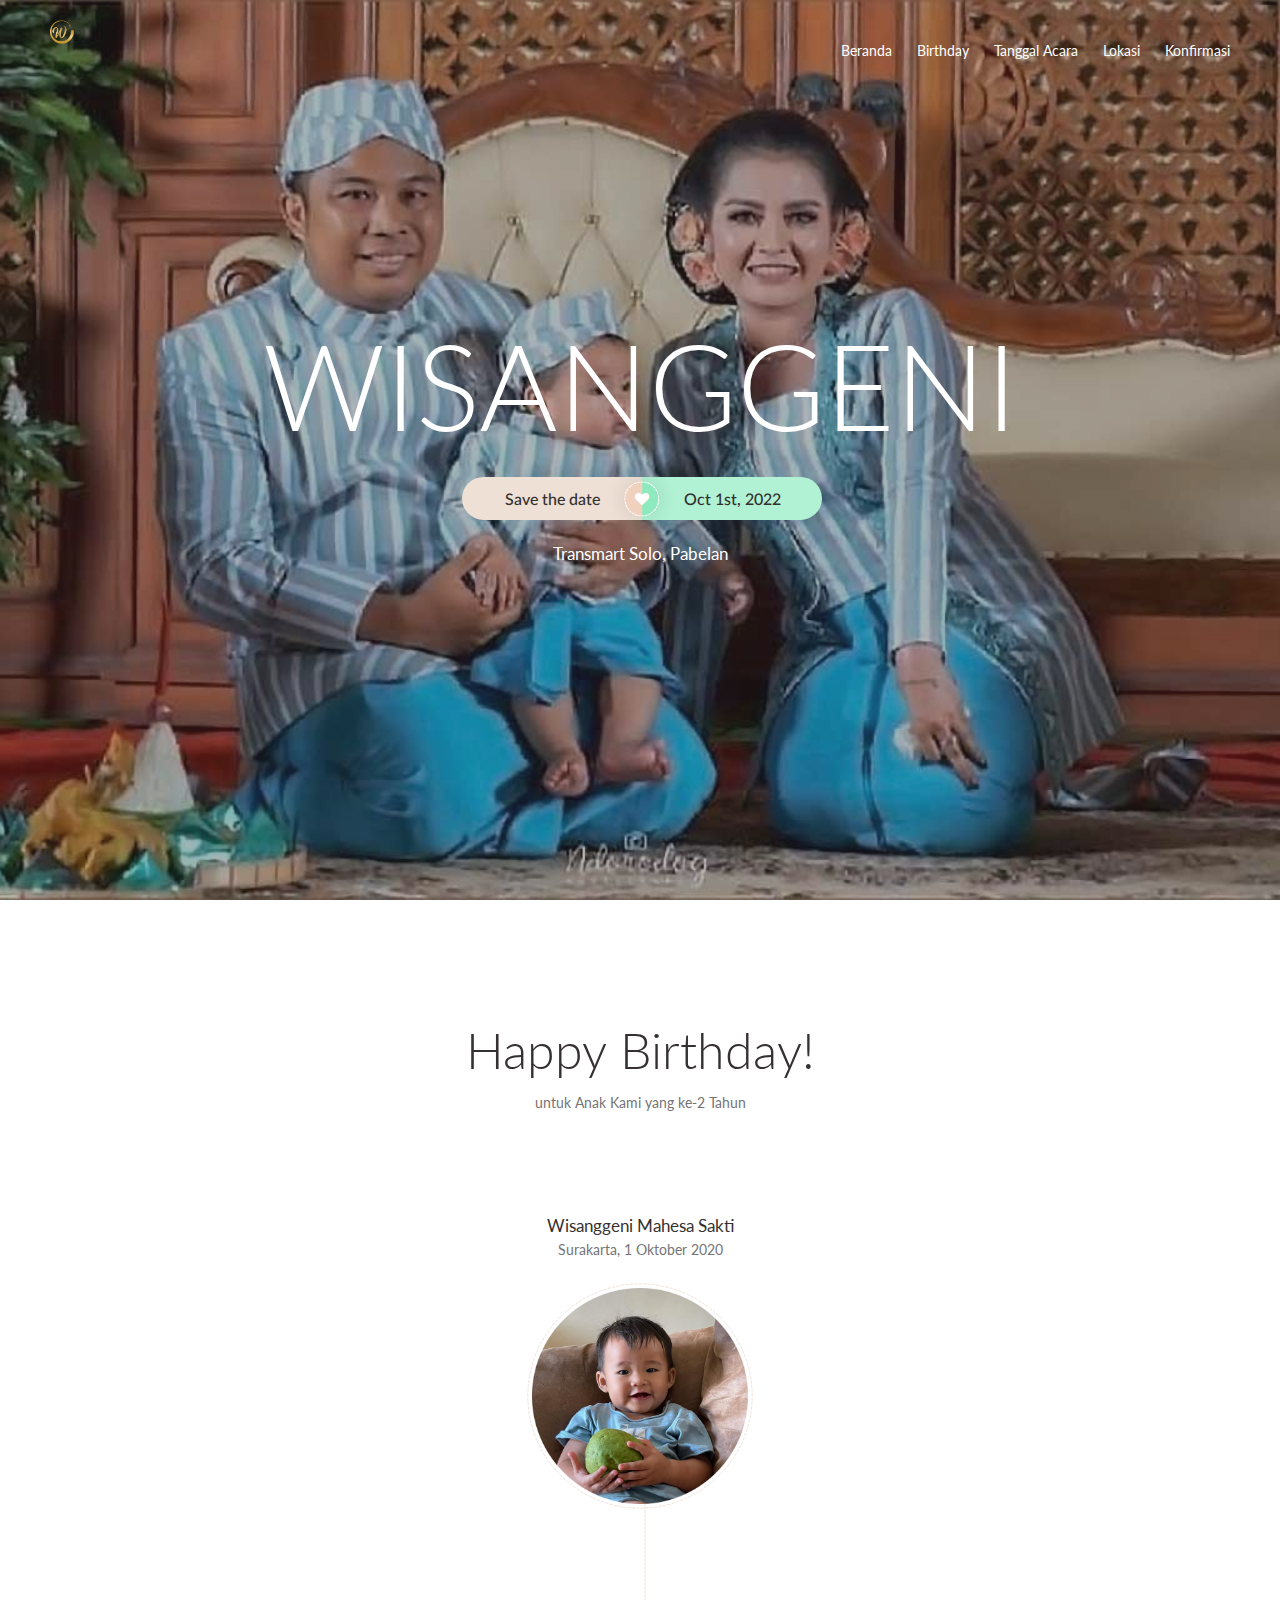
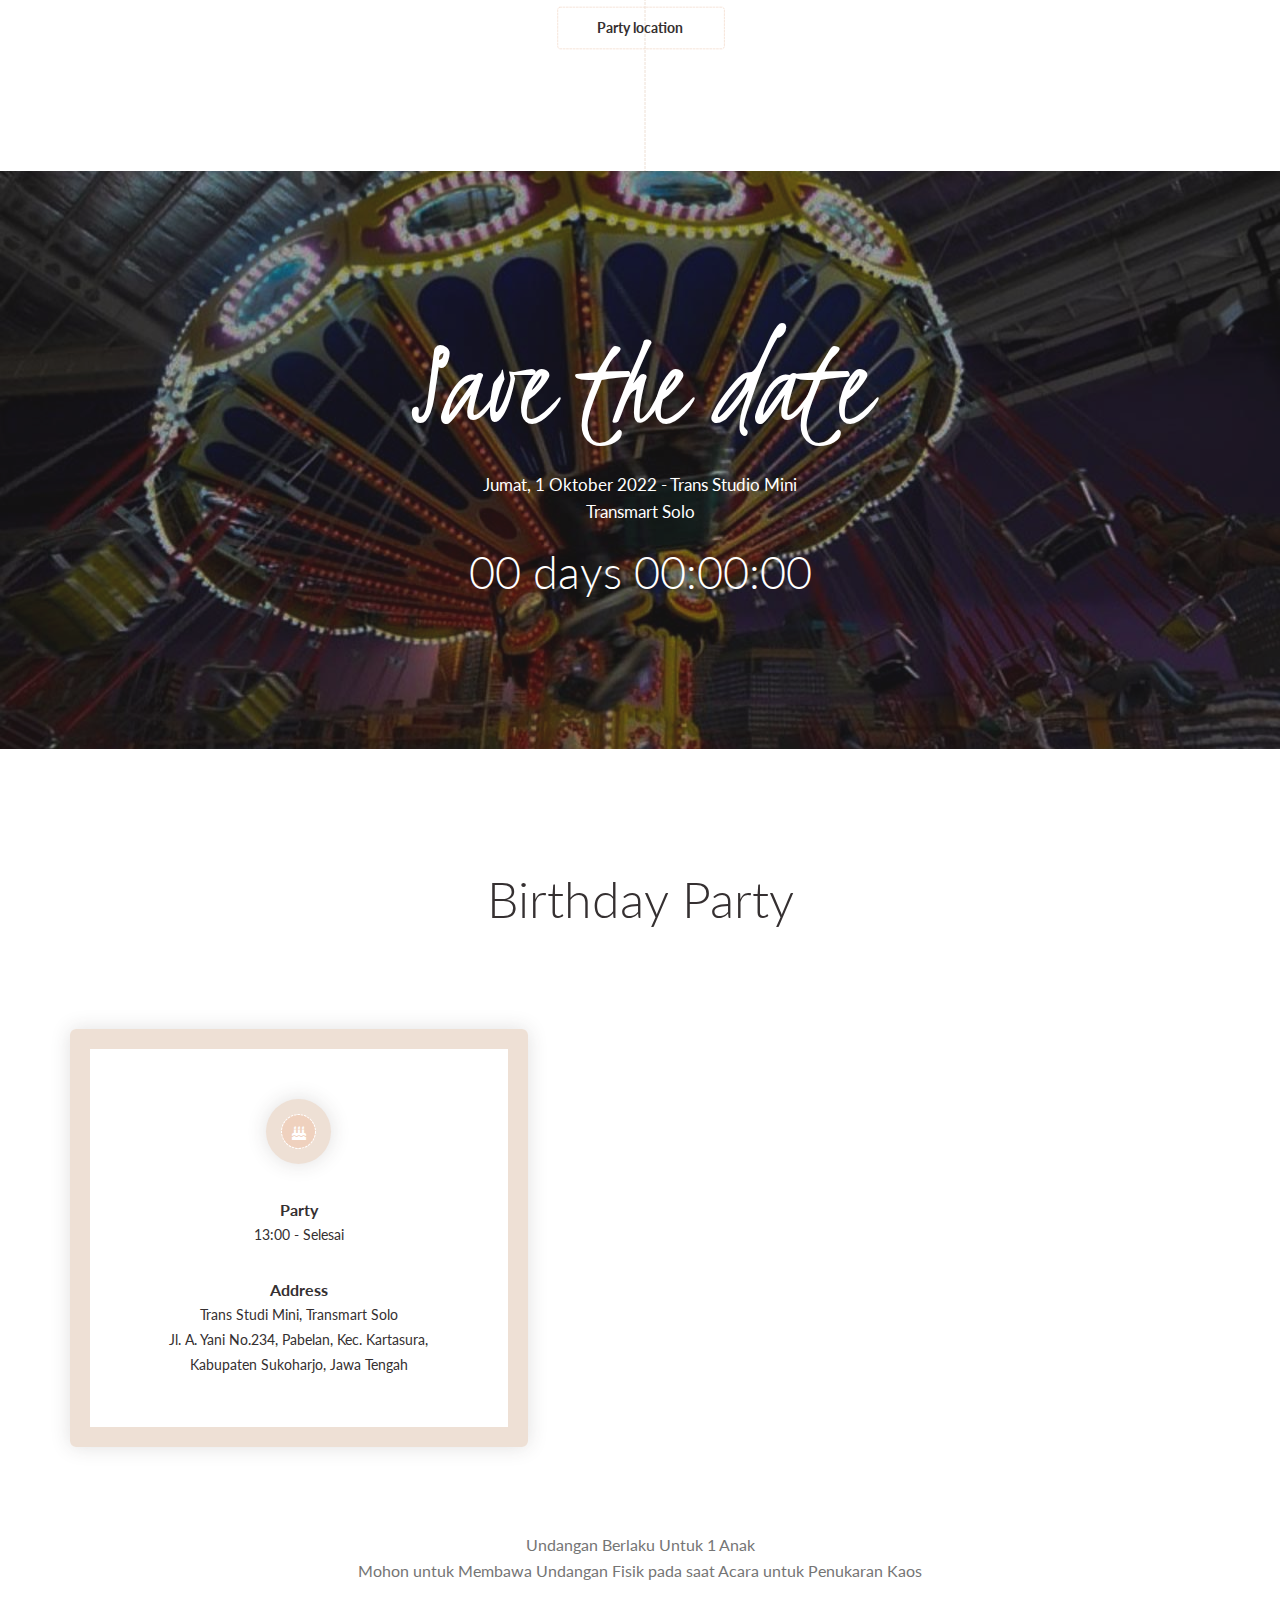
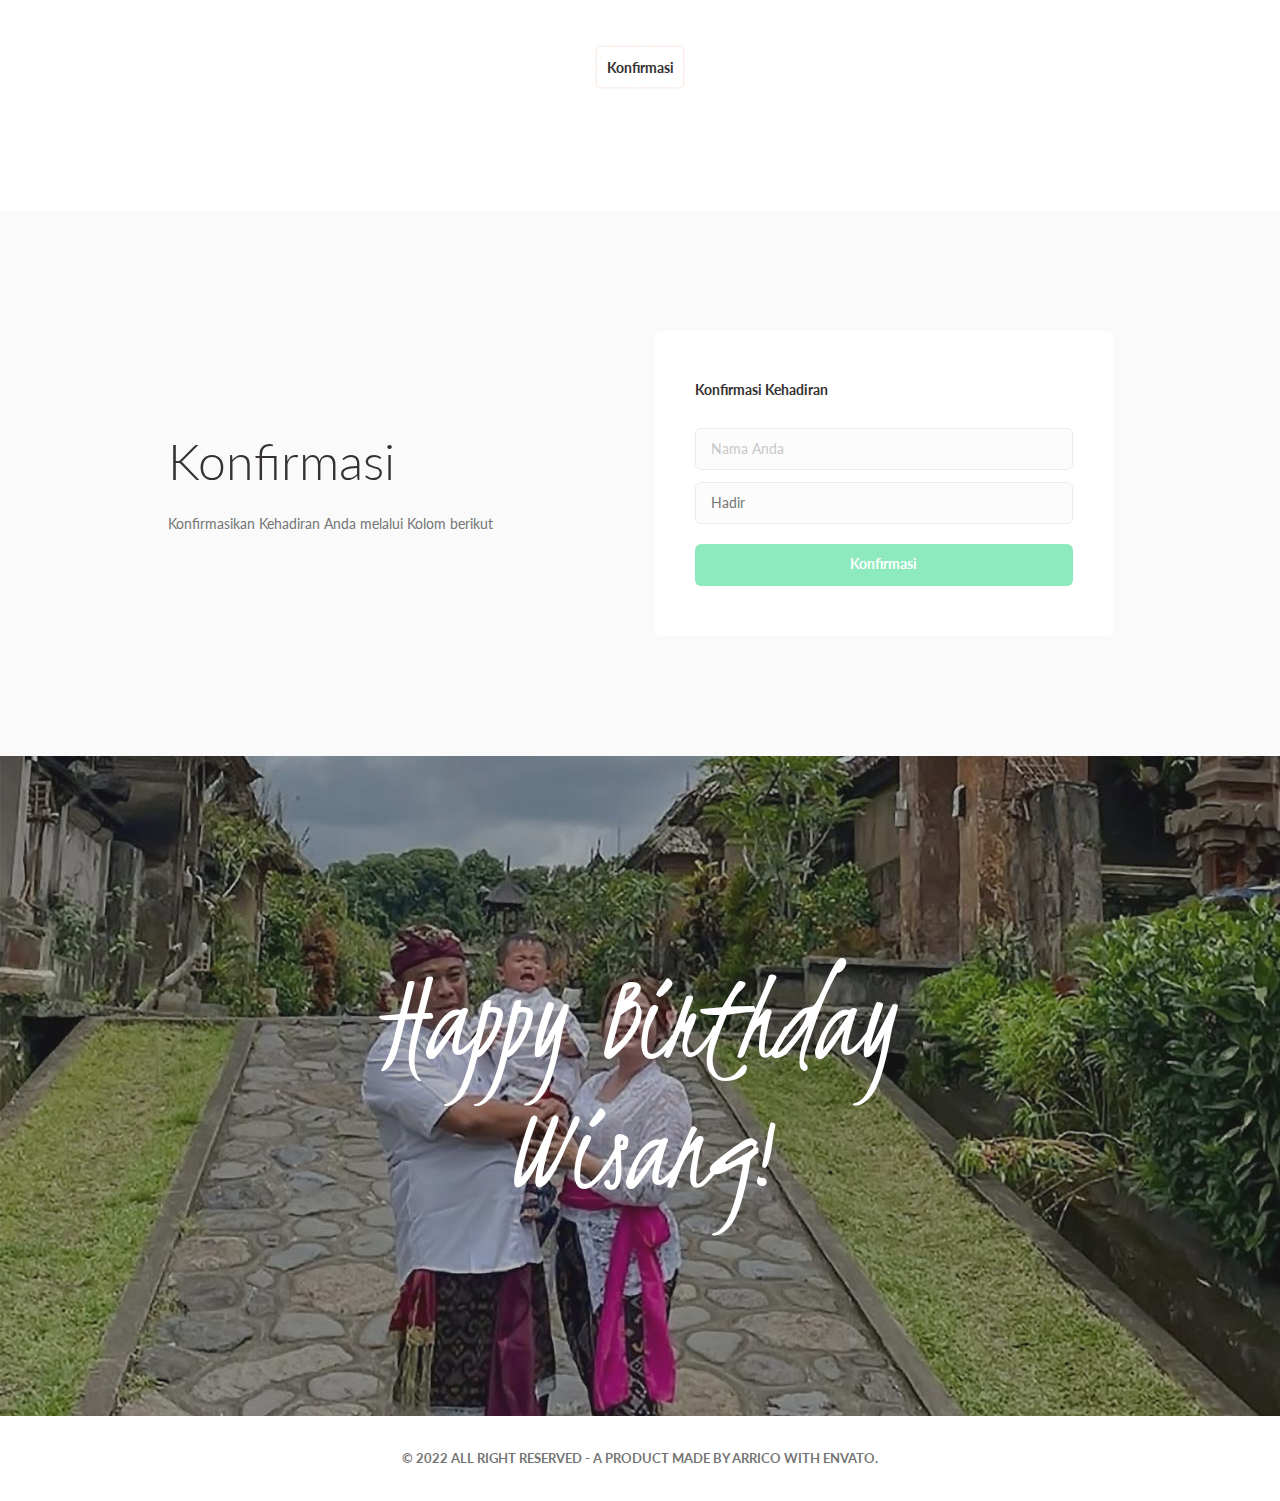
==== index.html @ 802522f1 "second commit" ====
<!DOCTYPE html>
<html lang="en">
   <head>
      <!-- Metas -->
      <meta charset="utf-8">
      <title>Wisanggeni - Birthday Invitation</title>
      <meta name="description" content="">
      <meta name="viewport" content="width=device-width, initial-scale=1">
      <!-- Css -->
      <link href="css/bootstrap.css" rel="stylesheet" type="text/css" media="all"/>
      <link href="css/base.css" rel="stylesheet" type="text/css" media="all"/>
      <link href="css/main.css" rel="stylesheet" type="text/css" media="all"/>
      <link href="css/venobox.css" rel="stylesheet" type="text/css"  media="all" />
      <link href="css/fonts.css" rel="stylesheet" type="text/css"  media="all" />
      <link href="https://fonts.googleapis.com/css?family=Kristi|Lato:100,300,300i,400,700" rel="stylesheet">
   </head>
   <body>
      <!-- Preloader -->
      <div class="loader">
         <!-- Preloader inner -->
         <div class="loader-inner">
            <svg width="120" height="220" viewbox="0 0 100 100" class="loading-spinner" version="1.1" xmlns="http://www.w3.org/2000/svg">
               <circle class="spinner" cx="50" cy="50" r="21" fill="#ffffff" stroke-width="2"/>
            </svg>
         </div>
         <!-- End preloader inner -->
      </div>
      <!-- End preloader-->
      <!--Wrapper-->
      <div class="wrapper">
         <!--Hero section-->
         <section class="hero overlay" id="beranda">
            <div class="background-img">
               <img src="img/hero.jpg" alt="">
            </div>
            <!--Header-->
            <header class="header default">
               <div class=" left-part">
                  <a class="logo scroll" href="#hero">
                     <div class="img"><img src="img/logo/logo.png" alt="" width="7%"></div>
                  </a>
               </div>
               <div class="right-part">
                  <nav class="main-nav">
                     <div class="toggle-mobile-but">
                        <a href="#" class="mobile-but" >
                           <div class="lines"></div>
                        </a>
                     </div>
                     <ul class="pt-20">
                        <li><a class="scroll" href="#beranda">Beranda</a></li>
                        <li><a class="scroll" href="#story">Birthday</a></li>
                        <li><a class="scroll" href="#date">Tanggal Acara</a></li>
                        <li><a class="scroll" href="#alamat">Lokasi</a></li>
                        <li><a class="scroll" href="#konfirmasi">Konfirmasi</a></li>
                     </ul>
                  </nav>
               </div>
            </header>
            <!--End header-->
            <!--Inner hero-->
            <div class="inner-hero">
               <!--Container-->
               <div class="container hero-content">
                  <!--Row-->
                  <div class="row">
                     <div class="col-sm-12 text-center">
                        <h1 class="large mb-20">WISANGGENI</h1>
                        <div class="block-date-hero">
                           <div class="circle-dashed bg-n">
                              <div class="round-circle">
                                 <svg viewBox="0 0 103 103" version="1.1" xmlns="http://www.w3.org/2000/svg"  class="dashed-border">
                                    <circle cx="50%" cy="50%" r="50" />
                                 </svg>
                                 <i class="icon-heart"></i>
                              </div>
                           </div>
                           <ul>
                              <li>Save the date</li>
                              <li>Oct 1st, 2022</li>
                           </ul>
                        </div>
                        <p class="mt-20 lead">Transmart Solo, Pabelan</p>
                     </div>
                  </div>
                  <!--End row-->
               </div>
               <!--End container-->
            </div>
            <!--End inner hero-->
         </section>
         <!--End hero section-->
         <!--Story section-->
         <section id="story" class="story pt-120 pb-120">
            <svg class="section-dashed" version="1.1"  xmlns="http://www.w3.org/2000/svg" xmlns:xlink="http://www.w3.org/1999/xlink" x="0px" y="0px" width="50px" height="578px" xml:space="preserve">
               <path class="dashed-line" stroke-width="1"  d="M30 0 v600 400"/>
            </svg>
            <!--Container-->
            <div class="container">
               <!--Row-->
               <div class="row">
                  <div class="col-sm-12 text-center mb-100">
                     <h1 class="title mb-10">Happy Birthday!</h1>
                     <p>untuk Anak Kami yang ke-2 Tahun</p>
                  </div>
               </div>
               <!--End row-->
               <div class="row">
                  <div class="col-md-4 col-md-offset-4 col-sm-8 col-sm-offset-2 text-center mb-30">
                     <h2 class="heavy">Wisanggeni Mahesa Sakti<br><span>Surakarta, 1 Oktober 2020</span></h2>
                  </div>
                  <div class="col-md-4 col-md-offset-4 col-sm-8 col-sm-offset-2 text-center">
                     <div class="img-round">
                        <div class="img"><img src="img/avatar.png" alt=""></div>
                        <svg viewBox="0 0 103 103" version="1.1" xmlns="http://www.w3.org/2000/svg"  class="dashed-border">
                           <circle cx="50%" cy="50%" r="50" />
                        </svg>
                     </div>
                  </div>
               </div>
               <!--end of row-->
               <!--Row-->
               <div class="row">
                  <div class="col-md-12  text-center mt-100">
                     <a href="https://goo.gl/maps/Jr7JpFY3YP28Wgm86" class="but">
                        <span>Party location</span>
                        <svg class="but-svg" width="175" height="50" viewBox="0 0 415 120" xmlns="http://www.w3.org/2000/svg">
                           <rect class="but-rect" x="10" y="10" width="400" height="100" rx="6" ry="6"/>
                        </svg>
                     </a>
                  </div>
               </div>
               <!--end of row-->
            </div>
            <!--End container-->
         </section>
         <!--End story section-->
         <!--Date section-->
         <section class="date pt-150 pb-150 overlay" id="date">
            <div class="background-img">
               <img src="img/background.jpg" alt="">
            </div>
            <!--Container-->
            <div class="container">
               <!--Row-->
               <div class="row">
                     <!-- As a general rule, include a heading (h1-h6) as a child of each section and article element for screen readers purposes-->
                     <!-- <h2 class="indent">Wedding date</h2> -->
                  <div class="col-sm-12 text-center">
                     <div class="block-content front-p">
                        
                        <h2 class="typo">Save the date</h2>
                        <p class="lead mt-20 text-white">Jumat, 1 Oktober 2022 - Trans Studio Mini</br>Transmart Solo</p>
                        <span class="countdown text-white"></span>
                     </div>
                  </div>
               </div>
               <!--End row-->
            </div>
            <!--End container-->
         </section>
         <!--End date section-->
         <!--Wedding section-->
         <section id="alamat" class="wedding pt-120 pb-120">
            <!--Container-->
            <div class="container">
               <!--Row-->
               <div class="row">
                  <div class="col-sm-12 text-center mb-100">
                     <h1 class="title">Birthday Party</h1>
                  </div>
               </div>
               <!--End row-->
               <!--Row-->
               <div class="row center">
                  <div class="col-sm-5 text-center">
                     <div class="block-event swap">
                        <div class="circle-dashed relative bg">
                           <div class="round-circle  before">
                              <svg viewBox="0 0 103 103" version="1.1" xmlns="http://www.w3.org/2000/svg" class="dashed-border">
                                 <circle cx="50%" cy="50%" r="50"/>
                              </svg>
                              <i class="icon-birthday"></i>
                           </div>
                        </div>
                        <p class="mt-30 mb-30">Party<span>13:00 - Selesai</span></p>
                        <p>Address<span>Trans Studi Mini, Transmart Solo</br>Jl. A. Yani No.234, Pabelan, Kec. Kartasura, </br>Kabupaten Sukoharjo, Jawa Tengah</p>
                     </div>
                  </div>
                  <div class="col-sm-5 text-center">
                     <div class="bock-event swap">
                        <iframe src="https://www.google.com/maps/embed?pb=!1m18!1m12!1m3!1d3955.1322151002114!2d110.76543201477675!3d-7.5605601945475245!2m3!1f0!2f0!3f0!3m2!1i1024!2i768!4f13.1!3m3!1m2!1s0x2e7a1458098109d3%3A0x231785629af55d24!2sTransmart%20Pabelan!5e0!3m2!1sen!2sid!4v1664388127651!5m2!1sen!2sid" width="100%" height="420" style="border:0;" allowfullscreen="" loading="lazy" referrerpolicy="no-referrer-when-downgrade"></iframe>
                     </div>
                  </div>
               </div>
               <!--End row-->
               <!--Row-->
               <div class="row">
                  <div class="col-sm-8 col-sm-offset-2 text-center">
                     <p class="lead mt-80 size-m">Undangan Berlaku Untuk 1 Anak</br>Mohon untuk Membawa Undangan Fisik pada saat Acara untuk Penukaran Kaos</p>
                     <a href="#rsvp" class="but mt-40 scroll">
                        <span>Konfirmasi</span>
                        <svg class="but-svg" width="143" height="50" viewBox="0 0 230 120" xmlns="http://www.w3.org/2000/svg">
                           <rect class="but-rect" x="10" y="10" width="210" height="100" rx="6" ry="6"/>
                        </svg>
                     </a>
                  </div>
               </div>
               <!--End row-->
            </div>
            <!--End container-->
         </section>
         <!--End wedding section-->
         <!--RSVP section-->
         <section id="konfirmasi" class="rsvp bg-grey pt-120 pb-120 ">
            <!--Container-->
            <div class="container">
               <div class="row vertical-align">
                  <div class="col-md-5 col-md-offset-1 col-sm-5 col-sm-offset-1 ">
                     <h1 class="title">Konfirmasi</h1>
                     <p class="mt-20 pd-r20">Konfirmasikan Kehadiran Anda melalui Kolom berikut</p>
                  </div>
                  <div class="col-md-5 col-sm-5 ">
                     <div class="block-registry">
                        <h2 class="heavy normal mb-30">Konfirmasi Kehadiran</h2>
                        <form class="registry-form " method="post" action="#">
                           <input placeholder="Nama Anda" value="" id="nama" name="name" type="text">
                           <!--Input columns-->
                           <select class="mb-20" id="konfirmasi">
                              <option value="hadir">Hadir</option>
                              <option value="takhadir">Tidak Hadir</option>
                           </select>
                           <!--End input columns-->
                           <a class="send_form but submit text-center pt-20" href="javascript:void" type="submit" title="Konfirmasi">Konfirmasi</a>
                        </form>
                     </div>
                  </div>
               </div>
            </div>
            <!--End container-->
         </section>
         <!--End RSVP section-->
         <!--Just married section -->
         <section class="just-married pt-200 pb-200 overlay">
            <div class="background-img">
               <img src="img/background-2.jpg" alt="">
            </div>
            <!--Container-->
            <div class="container">
               <!--Row-->
               <div class="row">
                  <div class="col-sm-12 text-center">
                     <div class="block-content front-p">
                        <h2 class="typo">Happy Birthday</br> Wisang!</h2>
                     </div>
                  </div>
               </div>
               <!--End row-->
            </div>
            <!--End container-->
         </section>
         <!--End just married section-->
         <!--Footer section -->
         <footer class="footer pt-30 pb-30">
            <!--Container-->
            <div class="container">
               <!--Row-->
               <div class="row">
                  <div class="col-sm-12 text-center">
                     <p class="uppercase heavy normal">&copy; 2022 all right reserved - a product made by arrico with envato.</p>
                  </div>
               </div>
               <!--End row-->
            </div>
            <!--End container-->
         </footer>
         <!--End footer section -->
      </div>
      <!-- End wrapper-->
      <!--Javascript-->	
      <script src="js/jquery-1.12.4.min.js" type="text/javascript"></script>
      <script src="js/jquery.countdown.min.js" type="text/javascript"></script>
      <script src="js/venobox.min.js" type="text/javascript"></script>
      <script src="js/smooth-scroll.js" type="text/javascript"></script>
      <script src="js/script.js" type="text/javascript"></script>
      <script src="js/konfirmasi.js" type="text/javascript"></script>
      <!-- Google analytics -->
      <!-- End google analytics -->
   </body>
</html>
---- css/base.css ----
/* Table of Content
==================================================
	1.Reset & Basics
	2.Basic Styles
	3.Typography and Common style
	4.Links
	5.Misc


/* Reset & Basics (Inspired by E. Meyers) */

*,
*:before,
*:after {
  -moz-box-sizing: border-box;
  -webkit-box-sizing: border-box;
  -ms-box-sizing: border-box;
  -o-box-sizing: border-box;
}
* {
  margin: 0;
  padding: 0;
}
html,
body,
div,
span,
applet,
object,
iframe,
h1,
h2,
h3,
h4,
h5,
h6,
p,
blockquote,
pre,
a,
abbr,
acronym,
address,
big,
cite,
code,
dfn,
em,
img,
ins,
kbd,
q,
s,
samp,
small,
strike,
strong,
sub,
sup,
tt,
var,
b,
u,
i,
center,
dl,
dt,
dd,
ol,
ul,
li,
fieldset,
form,
label,
legend,
table,
caption,
tbody,
tfoot,
thead,
tr,
th,
td,
article,
aside,
canvas,
details,
embed,
figure,
figcaption,
footer,
header,
hgroup,
menu,
nav,
output,
ruby,
section,
summary,
time,
mark,
audio,
video {
  margin: 0;
  padding: 0;
  border: 0;
  font-size: 100%;
  font: inherit;
  vertical-align: baseline;
  text-decoration: none;
}
article,
aside,
details,
figcaption,
figure,
footer,
header,
hgroup,
menu,
nav,
section {
  display: block;
}
ol,
ul {
  list-style: none;
}
blockquote,
q {
  quotes: none;
}
blockquote:before,
blockquote:after,
q:before,
q:after {
  content: "";
  content: none;
}
table {
  border-collapse: collapse;
  border-spacing: 0;
}
a,
a:hover,
a:active,
a:visited,
a:focus {
  text-decoration: none;
}
img {
  display: inline-block;
  vertical-align: middle;
  height: auto;
  max-width: 100%;
}
.map img {
  max-width: none;
}
a:focus {
  outline: 0;
}
iframe {
  width: 100%;
  frameborder: 0;
  display: inline-block;
}
::-moz-selection {
  background: #8de9be;
}
/* End reset & basics (Inspired by E. Meyers) */

/*Basic Styles*/

body {
  background: #ffffff;
  font-family: "Lato", "Helvetica Neue", "Helvetica", Helvetica, Arial,
    sans-serif;
  color: #757575;
  margin: 0;
  font-size: 14px;
  font-weight: 400;
  -moz-osx-font-smoothing: grayscale;
  -webkit-font-smoothing: antialiased;
}
.stop-scroll {
  overflow: hidden;
}
/*End basic styles*/

/* Typography and Common style*/

h1,
h2,
h3,
h4,
h5,
h6 {
  color: #353031;
  font-weight: 300;
}
em {
  font-style: italic;
}
strong {
  color: #353031;
}
p,
blockquote {
  line-height: 25px;
}
.header .logo h2,
.block-event p span,
.heavy {
  font-weight: 400;
}
.testi-details blockquote,
.countdown {
  font-weight: 300;
}
h1.large {
  font-weight: 300;
}
.block-event p,
.registry-form .submit,
.heavy.uppercase,
.heavy.normal,
p.heavy.normal,
.but {
  font-weight: 700;
}
h1.title {
  font-size: 50px;
}
p.lead {
  font-size: 17px;
}
p.lead.size-m {
  font-size: 16px;
}
p.lead.size-s {
  font-size: 15px;
  margin-bottom: 0;
}
p a:hover {
  text-decoration: underline;
}
input[type]:-moz-placeholder {
  color: #b3b3b3;
  opacity: 0.7;
}
:-moz-placeholder {
  color: #b3b3b3;
  opacity: 0.7;
}
::-moz-placeholder {
  color: #b3b3b3;
  opacity: 0.7;
}
:-ms-input-placeholder {
  color: #b3b3b3;
  opacity: 0.7;
}
::-webkit-input-placeholder {
  color: #b3b3b3;
  opacity: 0.7;
}
section,
.section,
.row.relative {
  position: relative;
}
.front-p {
  position: relative;
  z-index: 100;
}
.uppercase {
  text-transform: uppercase;
}
.heavy.uppercase {
  font-size: 14px;
}
.heavy.normal {
  font-size: 14px;
}
p.heavy.normal {
  font-size: 13px;
}
.heavy {
  font-size: 17px;
}
.heavy span {
  color: #757575;
  font-size: 14px;
  display: block;
  margin-top: 5px;
}
.light,
.text-white {
  color: #ffffff;
}
h2.typo {
  font-family: "Kristi", "Helvetica Neue", "Helvetica", Helvetica, Arial,
    sans-serif;
  color: #ffffff;
  line-height: 1;
  font-size: 130px;
}

.circle-dashed.bg,
.round-circle {
  border-radius: 100px;
  -webkit-border-radius: 100px;
  -moz-border-radius: 100px;
  -ms-border-radius: 100px;
  -o-border-radius: 100px;
}
.block-event,
.block-img .background-img,
.block-img a:before,
.block-registry,
.registry-form input[type="text"],
.registry-form select,
.registry-form .submit {
  border-radius: 6px;
  -webkit-border-radius: 6px;
  -moz-border-radius: 6px;
  -ms-border-radius: 6px;
  -o-border-radius: 6px;
}
.indent {
  text-indent: -999px;
  display: none;
}
/* End typography and common style*/

/*Links*/

a,
input[type="text"],
input[type="submit"] textarea,
.owl-theme .owl-controls .owl-page span,
.mobile-but .lines:after,
.mobile-but .lines:before,
.but,
.block-img a:before,
img.gift-reg {
  transition: all 0.3s ease 0s;
  -webkit-transition: all 0.3s ease 0s;
  -moz-transition: all 0.3s ease 0s;
  -ms-transition: all 0.3s ease 0s;
  -o-transition: all 0.3s ease 0s;
}
.but {
  display: inline-block;
  position: relative;
  position: relative;
  color: #353031;
  padding: 15px 30px;
}
.but span {
  z-index: 10;
}
.but .but-svg {
  left: 50%;
  position: absolute;
  top: 50%;
  transform: translate(-50%, -50%);
  -webkit-transform: translate(-50%, -50%);
  -moz-transform: translate(-50%, -50%);
  -ms-transform: translate(-50%, -50%);
  -o-transform: translate(-50%, -50%);
  fill: none;
  left: 50%;
  position: absolute;
  stroke: #efd1be;
  stroke-dasharray: 4, 4;
  stroke-dashoffset: 1;
  stroke-linecap: square;
  stroke-width: 0.1em;
}
.but:hover {
  transform: translateY(3px);
  -webkit-transform: translateY(3px);
  -moz-transform: translateY(3px);
  -ms-transform: translateY(3px);
  -o-transform: translateY(3px);
}
/*End links*/

/*Misc */

.pt-10 {
  padding-top: 10px !important;
}
.pb-10 {
  padding-bottom: 10px !important;
}
.pt-15 {
  padding-top: 15px !important;
}
.pb-15 {
  padding-bottom: 15px !important;
}
.pt-20 {
  padding-top: 20px !important;
}
.pb-20 {
  padding-bottom: 20px !important;
}
.pt-30 {
  padding-top: 30px !important;
}
.pb-30 {
  padding-bottom: 30px !important;
}
.pt-40 {
  padding-top: 40px !important;
}
.pb-40 {
  padding-bottom: 40px !important;
}
.pt-50 {
  padding-top: 50px !important;
}
.pb-50 {
  padding-bottom: 50px !important;
}
.pt-60 {
  padding-top: 60px !important;
}
.pb-60 {
  padding-bottom: 60px !important;
}
.pt-70 {
  padding-top: 70px !important;
}
.pb-70 {
  padding-bottom: 70px !important;
}
.pt-80 {
  padding-top: 80px !important;
}
.pb-80 {
  padding-bottom: 80px !important;
}
.pt-90 {
  padding-top: 90px !important;
}
.pb-90 {
  padding-bottom: 90px !important;
}
.pt-100 {
  padding-top: 100px !important;
}
.pb-100 {
  padding-bottom: 100px !important;
}
.pt-120 {
  padding-top: 120px !important;
}
.pb-120 {
  padding-bottom: 120px !important;
}
.pt-140 {
  padding-top: 140px !important;
}
.pb-140 {
  padding-bottom: 140px !important;
}
.pt-150 {
  padding-top: 150px !important;
}
.pb-150 {
  padding-bottom: 150px !important;
}
.pt-160 {
  padding-top: 160px !important;
}
.pb-160 {
  padding-bottom: 160px !important;
}
.pt-200 {
  padding-top: 200px !important;
}
.pb-200 {
  padding-bottom: 200px !important;
}
.mt-5 {
  margin-top: 5px !important;
}
.mb-5 {
  margin-bottom: 5px !important;
}
.mt-10 {
  margin-top: 10px !important;
}
.mb-10 {
  margin-bottom: 10px !important;
}
.mt-15 {
  margin-top: 15px !important;
}
.mb-15 {
  margin-bottom: 15px !important;
}
.mt-20 {
  margin-top: 20px !important;
}
.mb-20 {
  margin-bottom: 20px !important;
}
.mt-30 {
  margin-top: 30px !important;
}
.mb-30 {
  margin-bottom: 30px !important;
}
.mt-40 {
  margin-top: 40px !important;
}
.mb-40 {
  margin-bottom: 40px !important;
}
.mt-50 {
  margin-top: 50px !important;
}
.mb-50 {
  margin-bottom: 50px !important;
}
.mt-60 {
  margin-top: 60px !important;
}
.mb-60 {
  margin-bottom: 60px !important;
}
.mt-70 {
  margin-top: 70px !important;
}
.mb-70 {
  margin-bottom: 70px !important;
}
.mt-80 {
  margin-top: 80px !important;
}
.mb-80 {
  margin-bottom: 80px !important;
}
.mt-90 {
  margin-top: 90px !important;
}
.mb-90 {
  margin-bottom: 90px !important;
}
.mt-100 {
  margin-top: 100px !important;
}
.mb-100 {
  margin-bottom: 100px !important;
}
.mt-150 {
  margin-top: 150px !important;
}
.mb-150 {
  margin-bottom: 150px !important;
}
.mt-200 {
  margin-top: 200px !important;
}
.mt-350 {
  margin-top: 350px !important;
}
.mb-200 {
  margin-bottom: 200px !important;
}
.not-mb {
  margin-bottom: 0;
}
.bg-blue {
  background: #1a82ea;
}
.bg-grey {
  background: #fafafa;
}
.bg-orange {
  background: #f04124;
}
.bg-beige {
  background: #f4f2ef;
}
.pd-r0 {
  padding-right: 0 !important;
}
.pd-l0 {
  padding-left: 0 !important;
}
/*End misc */
---- css/main.css ----
/*
*	DESTINY - WEDDING HTML TEMPLATE
* 	Copyright 2016
* 	www.mutationmedia.net
* 	Created by : mutationthemes
*
*/
/* Table of Content
==================================================
	1.Preloader
	2.Site wrapper
	3.Love story section
	4.Date section
	5.Events section
	6.Album section
	7.Gifts section
	8.Friends section
	9.Registry section
	10.Mediaqueries





/*Preloader*/

.loader {
  background: #ffffff;
  bottom: 0;
  height: 100%;
  left: 0;
  position: fixed;
  right: 0;
  top: 0;
  width: 100%;
  z-index: 9999;
}
.loader-inner {
  left: 0;
  position: absolute;
  top: 50%;
  width: 100%;
  text-align: center;
  transform: translateY(-50%);
  -webkit-transform: translateY(-50%);
  -moz-transform: translateY(-50%);
  -ms-transform: translateY(-50%);
  -o-transform: translateY(-50%);
}
.loading-spinner {
  width: 100px;
  height: 100px;
  animation: spinner-rotate 2s ease-in-out infinite;
  -webkit-animation: spinner-rotate 2s ease-in-out infinite;
  -moz-animation: spinner-rotate 2s ease-in-out infinite;
  -ms-animation: spinner-rotate 2s ease-in-out infinite;
  -o-animation: spinner-rotate 2s ease-in-out infinite;
}
.spinner {
  animation: spinner-color 8s ease-in-out infinite,
    spinner-dash 2s ease-in-out infinite;
  -webkit-animation: spinner-color 8s ease-in-out infinite,
    spinner-dash 2s ease-in-out infinite;
  -moz-animation: spinner-color 8s ease-in-out infinite,
    spinner-dash 2s ease-in-out infinite;
  -ms-animation: spinner-color 8s ease-in-out infinite,
    spinner-dash 2s ease-in-out infinite;
  -o-animation: spinner-color 8s ease-in-out infinite,
    spinner-dash 2s ease-in-out infinite;
  stroke-linecap: round;
}
@keyframes spinner-rotate {
  100% {
    transform: rotate(360deg);
    -webkit-transform: rotate(360deg);
    -moz-transform: trotate(360deg);
    -ms-transform: rotate(360deg);
    -o-transform: rotate(360deg);
  }
}
@keyframes spinner-color {
  0%,
  100% {
    stroke: #8de9be;
  }

  20% {
    stroke: #efd1be;
  }

  40% {
    stroke: #8de9be;
  }

  60% {
    stroke: #efd1be;
  }

  80% {
    stroke: #8de9be;
  }
}
@keyframes spinner-dash {
  0% {
    stroke-dasharray: 1, 200;
    stroke-dashoffset: 0;
  }
  50% {
    stroke-dasharray: 90, 200;
    stroke-dashoffset: -35px;
  }
  100% {
    stroke-dasharray: 90, 200;
    stroke-dashoffset: -125px;
  }
}
/*End preloader*/

/*Site wrapper*/

.wrapper {
  position: relative;
  height: auto;
}
/*End site wrapper*/

/* Hero Section*/

section.hero {
  background: #353031;
  padding: 0;
  position: relative;
  min-height: 700px;
  height: 100vh;
}
.background-img img {
  display: none;
}
.background-img {
  width: 100%;
  height: 100%;
}
.background-img {
  background-attachment: scroll;
  background-clip: border-box;
  background-color: #353031;
  background-image: none;
  background-origin: padding-box;
  background-position: 50% 50% !important;
  background-repeat: repeat;
  background-size: cover !important;
  height: 100%;
  left: 0;
  position: absolute;
  top: 0;
  width: 100%;
  z-index: 0;
}
.overlay:before {
  position: absolute;
  background: rgba(51, 48, 48, 0.7);
  width: 100%;
  height: 100%;
  top: 0;
  left: 0;
  opacity: 0.5;
  z-index: 1;
  content: "";
}
section.hero .inner-hero {
  bottom: 0;
  left: 0;
  position: absolute;
  right: 0;
  top: 0;
  height: 100%;
  z-index: 10;
}
.header {
  padding: 10px 0;
}
.header.default {
  left: 0;
  position: absolute;
  top: 0;
  width: 100%;
  z-index: 1000;
}
.header.switched-header {
  background-color: rgba(255, 255, 255, 0.98);
  box-shadow: 0 0 20px rgba(53, 48, 49, 0.15);
  -webkit-box-shadow: 0 0 20px rgba(53, 48, 49, 0.15);
  -moz-box-shadow: 0 0 20px rgba(53, 48, 49, 0.15);
  -ms-box-shadow: 0 0 20px rgba(53, 48, 49, 0.15);
  -o-box-shadow: 0 0 20px rgba(53, 48, 49, 0.15);
  left: 0;
  position: fixed;
  top: 0;
  width: 100%;
  z-index: 999;
}
.header .left-part {
  float: left;
  margin-left: 50px;
}
.header .logo {
  margin-top: 10px;
  display: block;
}
.header .logo h2 {
  color: #ffffff;
  font-size: 16px;
  text-transform: uppercase;
}
.header.switched-header .logo h2,
.footer .logo h2 {
  color: #353031;
}
.header .right-part {
  float: right;
  margin-right: 50px;
  position: relative;
}
.mobile-but {
  display: inline-block;
  height: 24px;
  position: absolute;
  right: -20px;
  top: -22px;
  z-index: 1000;
  display: none;
}
.mobile-but .lines {
  transform: translate(0px, 10px) rotate(0deg);
  -webkit-transform: translate(0px, 10px) rotate(0deg);
  -ms-transform: translate(0px, 10px) rotate(0deg);
  -moz-transform: translate(0px, 10px) rotate(0deg);
}
.mobile-but .lines,
.mobile-but .lines:after,
.mobile-but .lines:before {
  height: 2px;
  width: 28px;
}
.mobile-but .lines:after,
.mobile-but .lines:before {
  content: " ";
  display: block;
}
.mobile-but .lines:after {
  transform: translate(0px, 4px) rotate(0deg);
  -webkit-transform: translate(0px, 4px) rotate(0deg);
  -ms-transform: translate(0px, 4px) rotate(0deg);
  -moz-transform: translate(0px, 4px) rotate(0deg);
}
.mobile-but .lines:before {
  transform: translate(0px, -4px) rotate(0deg);
  -webkit-transform: translate(0px, -4px) rotate(0deg);
  -ms-transform: translate(0px, -4px) rotate(0deg);
  -moz-transform: translate(0px, -4px) rotate(0deg);
}
.mobile-but .lines:after,
.mobile-but .lines:before {
  background: #353031;
}
.toggle-mobile-but.active .mobile-but .lines:after {
  transform: translate(0px, -1px) rotate(45deg);
  -webkit-transform: translate(0px, -1px) rotate(45deg);
  -ms-transform: translate(0px, -1px) rotate(45deg);
  -moz-transform: translate(0px, -1px) rotate(45deg);
}
.toggle-mobile-but.active .mobile-but .lines:before {
  transform: translate(0px, 1px) rotate(-45deg);
  -webkit-transform: translate(0px, 1px) rotate(-45deg);
  -ms-transform: translate(0px, 1px) rotate(-45deg);
  -moz-transform: translate(0px, 1px) rotate(-45deg);
}
.main-nav li {
  display: block;
  float: left;
  text-transform: capitalize;
  margin-left: 25px;
}
.main-nav li a {
  color: #ffffff;
  display: block;
  padding: 12px 0;
  position: relative;
}
.header.switched-header .main-nav li a {
  color: #353031;
}
.hero-content {
  color: #ffffff;
  position: relative;
  text-align: center;
  top: 50%;
  transform: translateY(-50%);
  -webkit-transform: translateY(-50%);
  -moz-transform: translateY(-50%);
  -ms-transform: translateY(-50%);
  -o-transform: translateY(-50%);
}
h1.large {
  color: #ffffff;
  font-size: 120px;
  text-transform: uppercase;
}
.block-date-hero {
  position: relative;
}
.circle-dashed {
  position: absolute;
  top: 50%;
  left: 50%;
  transform: translate(-42%, -50%);
  -webkit-transform: translate(-42%, -50%);
  -moz-transform: translate(-42%, -50%);
  -ms-transform: translate(-42%, -50%);
  -o-transform: translate(-42%, -50%);
}
.circle-dashed.bg-n {
  transform: translate(-45%, -50%);
  -webkit-transform: translate(-45%, -50%);
  -moz-transform: translate(-45%, -50%);
  -ms-transform: translate(-45%, -50%);
  -o-transform: translate(-45%, -50%);
}
.circle-dashed i {
  position: absolute;
  color: #ffffff;
  top: 50%;
  left: 50%;
  transform: translate(-50%, -50%);
  -webkit-transform: translate(-50%, -50%);
  -moz-transform: translate(-50%, -50%);
  -ms-transform: translate(-50%, -50%);
  -o-transform: translate(-50%, -50%);
}
.round-circle {
  width: 35px;
  height: 35px;
  position: relative;
  display: flex;
  display: -webkit-flex;
  display: -moz-flex;
  display: -ms-flexbox;
  align-items: center;
  -webkit-align-items: center;
  justify-content: center;
  -webkit-justify-content: center;
  -ms-justify-content: center;
  background: #efd1be;
  position: relative;
  box-shadow: 0 0 20px rgba(53, 48, 49, 0.15);
  -webkit-box-shadow: 0 0 20px rgba(53, 48, 49, 0.15);
  -moz-box-shadow: 0 0 20px rgba(53, 48, 49, 0.15);
  -ms-box-shadow: 0 0 20px rgba(53, 48, 49, 0.15);
  -o-box-shadow: 0 0 20px rgba(53, 48, 49, 0.15);
}
.round-circle:before {
  background: #8de9be;
  border-radius: 0 100px 100px 0;
  -webkit-border-radius: 0 100px 100px 0;
  -moz-border-radius: 0 100px 100px 0;
  -ms-border-radius: 0 100px 100px 0;
  -o-border-radius: 0 100px 100px 0;
  content: "";
  height: 35px;
  position: absolute;
  right: 0;
  top: 0;
  width: 17.5px;
}
.dashed-border {
  position: absolute;
  top: 0;
  left: 0;
  height: 100%;
  width: 100%;
  stroke: #ffffff;
  stroke-width: 3px;
  stroke-dasharray: 5 5;
  stroke-dashoffset: 8;
  stroke-linecap: square;
  fill: none;
}
.block-date-hero li {
  display: inline-block;
  padding: 12px 0;
  width: 180px;
  color: #333030;
  font-family: "Lato-Medium", "Helvetica Neue", "Helvetica", Helvetica, Arial,
    sans-serif;
  font-size: 16px;
  margin-right: -4px;
}
.block-date-hero li:first-child {
  background: #eee0d5;
  border-radius: 100px 0 0 100px;
  -webkit-border-radius: 100px 0 0 100px;
  -moz-border-radius: 100px 0 0 100px;
  -ms-border-radius: 100px 0 0 100px;
  -o-border-radius: 100px 0 0 100px;
}
.block-date-hero li:last-child {
  background: #b0f2d3;
  border-radius: 0 100px 100px 0;
  -webkit-border-radius: 0 100px 100px 0;
  -moz-border-radius: 0 100px 100px 0;
  -ms-border-radius: 0 100px 100px 0;
  -o-border-radius: 0 100px 100px 0;
}
/* End hero section*/

/* Love story section*/

.section-dashed {
  left: 50%;
  position: absolute;
  top: 598px;
  z-index: 0;
  transform: translateX(-50%);
  -webkit-transform: translateX(-50%);
  -moz-transform: translateX(-50%);
  -ms-transform: translateX(-50%);
  -o-transform: translateX(-50%);
}
.dashed-line {
  stroke-dasharray: 3, 1;
  stroke: #eee0d5;
}
.img-round .dashed-border {
  fill: none;
  height: 107%;
  left: 50%;
  position: absolute;
  stroke: #eee0d5;
  stroke-dasharray: 1, 1;
  stroke-dashoffset: 1;
  stroke-linecap: square;
  stroke-width: 0.03em;
  top: 50%;
  transform: translate(-50%, -50%);
  -webkit-transform: translate(-50%, -50%);
  -moz-transform: translate(-50%, -50%);
  -ms-transform: translate(-50%, -50%);
  -o-transform: translate(-50%, -50%);
  width: 107%;
}
.img {
  position: relative;
}
.img img {
  max-width: 60%;
}
.story-row {
  position: relative;
}
.circle-dashed.bg {
  background: #eee0d5;
  box-shadow: 0 0 20px rgba(53, 48, 49, 0.15);
  -webkit-box-shadow: 0 0 20px rgba(53, 48, 49, 0.15);
  -moz-box-shadow: 0 0 20px rgba(53, 48, 49, 0.15);
  -ms-box-shadow: 0 0 20px rgba(53, 48, 49, 0.15);
  -o-box-shadow: 0 0 20px rgba(53, 48, 49, 0.15);
  padding: 15px;
}
.circle-dashed.timeline {
  transform: translate(-42%, -114%);
  -webkit-transform: translate(-42%, -114%);
  -moz-transform: translate(-42%, -114%);
  -ms-transform: translate(-42%, -114%);
  -o-transform: translate(-42%, -114%);
}
.circle-dashed.green {
  background: #b0f2d3;
}
.round-circle.before:before {
  content: none;
}
.round-circle.before {
  box-shadow: none;
}
.round-circle.green {
  background: #8de9be;
}
/* Love story section*/

/* Date section*/

.countdown {
  font-size: 45px;
}
/* End date section*/

/* Events section*/

.block-event {
  border: 20px solid #b0f2d3;
  padding: 50px 0;
  box-shadow: 0 0 20px rgba(53, 48, 49, 0.15);
  -webkit-box-shadow: 0 0 20px rgba(53, 48, 49, 0.15);
  -moz-box-shadow: 0 0 20px rgba(53, 48, 49, 0.15);
  -ms-box-shadow: 0 0 20px rgba(53, 48, 49, 0.15);
  -o-box-shadow: 0 0 20px rgba(53, 48, 49, 0.15);
}
.block-event .circle-dashed {
  top: 25%;
}
.block-event.swap {
  border-color: #eee0d5;
}
.block-event p {
  color: #353031;
  font-size: 16px;
}
.block-event p span {
  display: block;
  font-size: 14px;
}
/* End events section*/

/* Album section*/

.block-img {
  position: relative;
}
.block-img a {
  height: 352px;
  position: relative;
  display: block;
}
.block-img a:before {
  /* Permalink - use to edit and share this gradient: http://colorzilla.com/gradient-editor/#353031+0,353031+100&0.5+0,0+100 */

  background: -moz-linear-gradient(
    top,
    rgba(53, 48, 49, 0.4) 0%,
    rgba(53, 48, 49, 0) 100%
  );
  /* FF3.6-15 */

  background: -webkit-linear-gradient(
    top,
    rgba(53, 48, 49, 0.4) 0%,
    rgba(53, 48, 49, 0) 100%
  );
  /* Chrome10-25,Safari5.1-6 */

  background: linear-gradient(
    to bottom,
    rgba(53, 48, 49, 0.4) 0%,
    rgba(53, 48, 49, 0) 100%
  );
  /* W3C, IE10+, FF16+, Chrome26+, Opera12+, Safari7+ */

  filter: progid: DXImageTransform.Microsoft.gradient( startColorstr='#80353031', endColorstr='#00353031', GradientType=0);
  /* IE6-9 */

  bottom: 0;
  content: " ";
  left: 0;
  position: absolute;
  right: 0;
  top: 0;
  z-index: 3;
}
.block-img a:hover:before {
  opacity: 0;
}
/* End album section*/

/* Gift section*/

.block-dashed-ver {
  left: 50%;
  position: absolute;
  top: -60px;
  z-index: 0;
  transform: translateX(-50%);
  -webkit-transform: translateX(-50%);
  -moz-transform: translateX(-50%);
  -ms-transform: translateX(-50%);
  -o-transform: translateX(-50%);
}
.block-dashed-hr {
  left: 50%;
  position: absolute;
  top: 50%;
  z-index: 0;
  transform: translate(-50%, -47%) rotate(90deg);
  -webkit-transform: translate(-50%, -47%) rotate(90deg);
  -moz-transform: translate(-50%, -47%) rotate(90deg);
  -ms-transform: translate(-50%, -47%) rotate(90deg);
  -o-transform: translate(-50%, -47%) rotate(90deg);
}
.circle-dashed.middle {
  top: 60%;
}
img.gift-reg {
  max-width: 30%;
  opacity: 0.4;
  cursor: pointer;
}
img.gift-reg:hover {
  opacity: 0.8;
}
/* End gift section*/

/* Friends section*/

.circle-dashed.relative {
  position: relative;
  display: inline-block;
  transform: none;
  -webkit-transform: none;
  -moz-transform: none;
  -ms-transform: none;
  -o-transform: none;
  left: 0;
  top: 0;
}
blockquote {
  font-style: italic;
  font-size: 16px;
}
.vertical-align {
  align-items: center;
  -webkit-align-items: center;
  display: flex;
  display: -webkit-flex;
  display: -moz-flex;
  display: -ms-flexbox;
  flex-direction: row;
  -webkit-flex-direction: row;
}
/* End friends section*/

/*Registry section*/

.block-registry {
  background: #ffffff;
  padding: 50px 40px;
}
.registry-form,
.select-input {
  position: relative;
}
.select-input:after {
  color: #b3b3b3;
  font-size: 18px;
  right: 0;
  position: absolute;
  top: 0;
  content: "\ea18";
  font-family: "fontello";
  pointer-events: none;
  cursor: pointer;
  line-height: 44px;
  padding: 0 15px;
  border-left: 1px solid #ececec;
  height: 100%;
}
.input-columns .column-1,
.input-columns .column-2 {
  float: left;
  width: 50%;
  position: relative;
}
.input-columns .column-1 .column-inner {
  padding: 0 12px 0 0;
}
.registry-form input[type="text"],
.registry-form select {
  background: #fcfcfc;
  border: 1px solid #ececec;
  margin: 0 0 12px;
  outline: 0 none;
  overflow: hidden;
  padding: 0 15px;
  resize: none;
  width: 100%;
  height: 42px;
}
.registry-form select {
  -webkit-appearance: none;
  -moz-appearance: none;
  appearance: none;
  -ms-appearance: none;
  cursor: pointer;
  margin-bottom: 0;
}
.registry-form .submit {
  background: #8de9be;
  cursor: pointer;
  position: relative;
  width: 100%;
  color: #ffffff;
  border: none;
  height: 42px;
  line-height: 0;
}
.success,
.error {
  display: none;
  position: relative;
}
.success h2,
.error h2 {
  font-size: 11px;
  position: absolute;
  right: 0;
  text-transform: none;
  top: -50px;
}
.success h2 {
  color: #4e93e6;
}
.error h2,
.success h2 {
  color: #61279e;
}
.errorForm {
  border: 2px solid #61279e !important;
}
/*End registry section*/

/*Media queries*/

@media only screen and (min-device-width: 720px) and (max-device-width: 1280px) and (orientation: portrait) {
  input,
  textarea {
    -webkit-appearance: none;
    -webkit-border-radius: 0;
  }
  .section-dashed {
    height: 728px;
    top: 594px;
  }
  .img img {
    max-width: 45%;
  }
  img.typo {
    max-width: 65%;
  }
  img.gift-reg {
    max-width: 40%;
  }
  .circle-dashed.timeline {
    top: 35%;
  }
  .block-img a {
    height: 250px;
  }
  .input-columns .column-1,
  .input-columns .column-2 {
    float: none;
    width: 100%;
  }
  .input-columns .column-1 .column-inner {
    padding: 0;
  }
  .registry-form .submit {
    margin-top: 10px;
  }
  .friend .img img {
    max-width: 80%;
  }
}
@media only screen and (min-device-width: 1024px) and (max-device-width: 1366px) and (orientation: landscape) {
  input,
  textarea {
    -webkit-appearance: none;
    -webkit-border-radius: 0;
  }
}
@media only screen and (min-device-width: 1024px) and (max-device-width: 1366px) and (orientation: portrait) {
  input,
  textarea {
    -webkit-appearance: none;
    -webkit-border-radius: 0;
  }
  .section-dashed {
    height: 629px;
    top: 558px;
  }
  .input-columns .column-1,
  .input-columns .column-2 {
    float: none;
    width: 100%;
  }
  .input-columns .column-1 .column-inner {
    padding: 0;
  }
  .registry-form .submit {
    margin-top: 10px;
  }
}
@media only screen and (min-width: 768px) and (max-width: 1024px) and (orientation: landscape) {
  input,
  textarea {
    -webkit-appearance: none;
    -webkit-border-radius: 0;
  }
  .section-dashed {
    height: 628px;
    top: 588px;
  }
  .circle-dashed.timeline {
    top: 42%;
  }
  .img img {
    max-width: 70%;
  }
  img.typo {
    max-width: 50%;
  }
  img.gift-reg {
    max-width: 35%;
  }
  .block-img a {
    height: 300px;
  }
  .input-columns .column-1,
  .input-columns .column-2 {
    float: none;
    width: 100%;
  }
  .input-columns .column-1 .column-inner {
    padding: 0;
  }
  .registry-form .submit {
    margin-top: 10px;
  }
}
@media only screen and (min-width: 768px) and (max-width: 960px) {
  input,
  textarea {
    -webkit-appearance: none;
    -webkit-border-radius: 0;
  }
  .header .left-part,
  .header .right-part {
    float: none;
    display: block;
  }
  .header .left-part {
    margin-left: 30px;
  }
  .header {
    background-color: rgba(255, 255, 255, 0.98) !important;
    padding: 15px 0;
  }
  .header .logo {
    margin-top: 0;
  }
  .header .logo h2 {
    color: #353031;
  }
  .mobile-but {
    display: block;
  }
  .main-nav li {
    float: none;
    display: block;
    margin-left: 0;
  }
  .main-nav li a {
    color: #666666;
    display: inline-block;
  }
  .main-nav ul {
    display: none;
    margin-left: 30px;
  }
  .section-dashed {
    height: 728px;
    top: 595px;
  }
  .circle-dashed.timeline {
    top: 35%;
  }
  .block-img a {
    height: 250px;
  }
  .img img {
    max-width: 45%;
  }
  .friend .img img {
    max-width: 80%;
  }
  img.gift-reg {
    max-width: 40%;
  }
  .block-dashed-hr {
    height: 600px;
  }
  .input-columns .column-1,
  .input-columns .column-2 {
    float: none;
    width: 100%;
  }
  .input-columns .column-1 .column-inner {
    padding: 0;
  }
  .registry-form .submit {
    margin-top: 10px;
  }
}
@media only screen and (min-width: 480px) and (max-width: 767px) {
  input,
  textarea {
    -webkit-appearance: none;
    -webkit-border-radius: 0;
  }
  header {
    background: red;
  }
  .header .left-part,
  .header .right-part {
    float: none;
    display: block;
  }
  .header .left-part {
    margin-left: 30px;
  }
  .header {
    background-color: rgba(255, 255, 255, 0.98) !important;
    padding: 15px 0;
  }
  .header .logo {
    margin-top: 0;
  }
  .header .logo h2 {
    color: #353031;
  }
  .mobile-but {
    display: block;
  }
  .main-nav li {
    float: none;
    display: block;
    margin-left: 0;
  }
  .main-nav li a {
    color: #666666;
    display: inline-block;
  }
  .main-nav ul {
    display: none;
    margin-left: 30px;
  }
  h1.large {
    font-size: 50px;
  }
  .story-row {
    margin-top: 60px !important;
    margin-bottom: 60px !important;
  }
  .couple-story,
  .wedding .col-sm-5 .block-event,
  .block-img,
  .accom .col-sm-5,
  .friend .img-round {
    margin-bottom: 20px;
  }
  .block-registry {
    margin-top: 20px;
  }
  .img img {
    max-width: 50%;
  }
  h2.typo {
    font-size: 100px;
  }
  .circle-dashed.middle,
  .section-dashed,
  .circle-dashed.timeline,
  .block-dashed-hr,
  .block-dashed-ver,
  .img-round .dashed-border {
    display: none;
  }
  .couple-story.text-right {
    text-align: left;
  }
  .block-content.text-right,
  .block-content.text-left {
    text-align: center;
  }
  .vertical-align {
    display: block;
  }
  .input-columns .column-1,
  .input-columns .column-2 {
    float: none;
    width: 100%;
  }
  .input-columns .column-1 .column-inner {
    padding: 0;
  }
  .registry-form .submit {
    margin-top: 10px;
  }
}
@media only screen and (max-width: 479px) {
  input,
  textarea {
    -webkit-appearance: none;
    -webkit-border-radius: 0;
  }
  header {
    background: red;
  }
  .header .left-part,
  .header .right-part {
    float: none;
    display: block;
  }
  .header .left-part {
    margin-left: 30px;
  }
  .header {
    background-color: rgba(255, 255, 255, 0.98) !important;
    padding: 15px 0;
  }
  .header .logo {
    margin-top: 0;
  }
  .header .logo h2 {
    color: #353031;
  }
  .mobile-but {
    display: block;
  }
  .main-nav li {
    float: none;
    display: block;
    margin-left: 0;
  }
  .main-nav li a {
    color: #666666;
    display: inline-block;
  }
  .main-nav ul {
    display: none;
    margin-left: 30px;
  }
  h1.large {
    font-size: 40px;
  }
  .story-row {
    margin-top: 60px !important;
    margin-bottom: 60px !important;
  }
  .couple-story,
  .wedding .col-sm-5 .block-event,
  .block-img,
  .accom .col-sm-5,
  .friend .img-round {
    margin-bottom: 20px;
  }
  .block-registry {
    margin-top: 20px;
  }
  .img img {
    max-width: 50%;
  }
  h2.typo {
    font-size: 80px;
  }
  img.gift-reg {
    max-width: 40%;
  }
  .block-date-hero li {
    border-radius: 100px !important;
    margin: 0 auto;
    display: block;
  }
  .circle-dashed.bg-n,
  .circle-dashed.middle,
  .section-dashed,
  .circle-dashed.timeline,
  .block-dashed-hr,
  .block-dashed-ver,
  .img-round .dashed-border {
    display: none;
  }
  .block-date-hero li:first-child {
    margin-bottom: 10px;
  }
  .couple-story.text-right {
    text-align: left;
  }
  .block-content.text-right,
  .block-content.text-left {
    text-align: center;
  }
  .vertical-align {
    display: block;
  }
  .input-columns .column-1,
  .input-columns .column-2 {
    float: none;
    width: 100%;
  }
  .input-columns .column-1 .column-inner {
    padding: 0;
  }
  .registry-form .submit {
    margin-top: 10px;
  }
}
/*End media queries*/
---- css/venobox.css ----
/* ------ venobox.css --------*/
.vbox-overlay *, .vbox-overlay *:before, .vbox-overlay *:after{
    -webkit-backface-visibility: hidden;
    -webkit-box-sizing:border-box;
    -moz-box-sizing:border-box;
    box-sizing:border-box;
}
/* ------- overlay: change here background color and opacity ----- */
.vbox-overlay{
   
    background: rgba(255,255,255, .9);
    width: 100%;
    height: auto;
    position: fixed;
    top: 0;
    left: 0;
    bottom: 0;
    z-index: 1006;
    opacity: 0;

}

/* ----- preloader - choose between CIRCLE, IOS, DOTS, QUADS ----- */

/* circle preloader */
.vbox-preloader{
    position:fixed; 
    width:32px; 
    height:32px;
    left:50%; 
    top:50%; 
    margin-left:-16px; 
    margin-top:-16px;
    background-image: url(venobox/preload-circle.png);
    text-indent: -100px;
    overflow: hidden;
    -webkit-animation: playload 1.4s steps(18) infinite;
       -moz-animation: playload 1.4s steps(18) infinite;
        -ms-animation: playload 1.4s steps(18) infinite;
         -o-animation: playload 1.4s steps(18) infinite;
            animation: playload 1.4s steps(18) infinite;
}

.vbox-preloader.share{
	display:none;
}


@-webkit-keyframes playload {
   from { background-position:    0px; }
     to { background-position: -576px; }
}
@-moz-keyframes playload {
   from { background-position:    0px; }
     to { background-position: -576px; }
}
@-ms-keyframes playload {
   from { background-position:    0px; }
     to { background-position: -576px; }
}
@-o-keyframes playload {
   from { background-position:    0px; }
     to { background-position: -576px; }
}
@keyframes playload {
   from { background-position:    0px; }
     to { background-position: -576px; }
}


/* IOS preloader */

/*.vbox-preloader{
    position:fixed; 
    width:32px; 
    height:32px;
    left:50%; 
    top:50%; 
    margin-left:-16px; 
    margin-top:-16px;
    background-image: url(preload-ios.png);
    text-indent: -100px;
    overflow: hidden;
    -webkit-animation: playload 1.4s steps(12) infinite;
       -moz-animation: playload 1.4s steps(12) infinite;
        -ms-animation: playload 1.4s steps(12) infinite;
         -o-animation: playload 1.4s steps(12) infinite;
            animation: playload 1.4s steps(12) infinite;
}

@-webkit-keyframes playload {
   from { background-position:    0px; }
     to { background-position: -384px; }
}
@-moz-keyframes playload {
   from { background-position:    0px; }
     to { background-position: -384px; }
}
@-ms-keyframes playload {
   from { background-position:    0px; }
     to { background-position: -384px; }
}
@-o-keyframes playload {
   from { background-position:    0px; }
     to { background-position: -384px; }
}
@keyframes playload {
   from { background-position:    0px; }
     to { background-position: -384px; }
}
*/


/* dots preloader */
/*
.vbox-preloader{
    position:fixed; 
    width:32px; 
    height:11px;
    left:50%; 
    top:50%; 
    margin-left:-16px; 
    margin-top:-16px;
    background-image: url(preload-dots.png);
    text-indent: -100px;
    overflow: hidden;
    -webkit-animation: playload 1.4s steps(24) infinite;
       -moz-animation: playload 1.4s steps(24) infinite;
        -ms-animation: playload 1.4s steps(24) infinite;
         -o-animation: playload 1.4s steps(24) infinite;
            animation: playload 1.4s steps(24) infinite;
}

@-webkit-keyframes playload {
   from { background-position:    0px; }
     to { background-position: -768px; }
}
@-moz-keyframes playload {
   from { background-position:    0px; }
     to { background-position: -768px; }
}
@-ms-keyframes playload {
   from { background-position:    0px; }
     to { background-position: -768px; }
}
@-o-keyframes playload {
   from { background-position:    0px; }
     to { background-position: -768px; }
}
@keyframes playload {
   from { background-position:    0px; }
     to { background-position: -768px; }
}
*/


/* quads preloader */
/*
.vbox-preloader{
    position:fixed; 
    width:32px; 
    height:10px;
    left:50%; 
    top:50%; 
    margin-left:-16px; 
    margin-top:-16px;
    background-image: url(preload-quads.png);
    text-indent: -100px;
    overflow: hidden;
    -webkit-animation: playload 1.4s steps(12) infinite;
       -moz-animation: playload 1.4s steps(12) infinite;
        -ms-animation: playload 1.4s steps(12) infinite;
         -o-animation: playload 1.4s steps(12) infinite;
            animation: playload 1.4s steps(12) infinite;
}
@-webkit-keyframes playload {
   from { background-position:    0px; }
     to { background-position: -384px; }
}
@-moz-keyframes playload {
   from { background-position:    0px; }
     to { background-position: -384px; }
}
@-ms-keyframes playload {
   from { background-position:    0px; }
     to { background-position: -384px; }
}
@-o-keyframes playload {
   from { background-position:    0px; }
     to { background-position: -384px; }
}
@keyframes playload {
   from { background-position:    0px; }
     to { background-position: -384px; }
}
*/
/* ----- navigation ----- */


.vbox-close {
  position: fixed;
  right: 32px;
  top: 32px;
  width: 32px;
  height: 32px;
  cursor:pointer;
  text-indent:-9999px;
}


.vbox-close:before, .vbox-close:after {
  position: absolute;
  left: 15px;
  content: ' ';
  height: 28px;
  width: 2px;
  background: #efd1be;
}

.vbox-close:before {
  transform: rotate(45deg);
  -webkit-transform: rotate(45deg);
  -moz-transform: rotate(45deg);
  -ms-transform: rotate(45deg);
}

.vbox-close:after {
  transform: rotate(-45deg);
    transform: rotate(-45deg);
  -webkit-transform: rotate(-45deg);
  -moz-transform: rotate(-45deg);
  -ms-transform: rotate(-45deg);
}



.vbox-next, .vbox-prev{
    box-sizing: content-box;
    cursor: pointer;
    position: fixed;
    top: 50%;
    color: #fff;
    width: 30px;
    height: 170px;
    margin-top: -85px;
    text-indent: -100px;
    border: solid transparent; /* Using border instead of padding to keep bg image in place */
    overflow: hidden;
}
.vbox-prev{
    left: 0;
    border-width: 0 30px 0 10px;
    background: url(venobox/prev.gif) center center no-repeat;
}
.vbox-next{
    right: 0;
    border-width: 0 10px 0 30px;
    background: url(venobox/next.gif) center center no-repeat;
}

.vbox-title{
    width: 100%;
    height: 40px;
    float: left;
    text-align: center;
    line-height: 28px;
    font-size: 13px;
    color: #999999;
    padding: 6px 40px;
    overflow: hidden;
    position: fixed;
    display: none;
    top: 10px;
    left: 0;
	font-family: 'montserratregular';
	text-transform:uppercase;
	letter-spacing: 1px;

}

.vbox-title span{
	color:#181818;
}

.vbox-num{
    cursor: pointer;
    position: fixed;
    top: 10px;
    left: 10px;
    height: 40px;
    display: block;
    color: #181818;
    overflow: hidden;
    line-height: 28px;
    font-size: 16px;
    padding: 6px 10px;
    display: none;
	font-family: 'montserratregular';
}
/* ------- inline window ------ */
.vbox-inline{
    width: 420px;
    height: 315px;
    padding: 10px;
    background: #fff;
    text-align: left;
    margin: 0 auto;
    overflow: auto;
}

/* ------- Video & iFrames window ------ */
.venoframe{
    border: none;
    width: 960px;
    height: 720px;
}
@media (max-width: 992px) {
    .venoframe{
        width: 640px;
        height: 480px;
    }
}
@media (max-width: 767px) {
    .venoframe{
        width: 420px;
        height: 315px;
    }
}
@media (max-width: 460px) {
    .vbox-inline{
        width: 100%;
    }

    .venoframe{
        width: 100%;
        height: 260px;
    }
}

/* ------- PLease do NOT edit this! (or do it at your own risk) ------ */
.vbox-open{
    position:relative;
	
}
.vbox-container{
    position: relative;
    background: #000;
    width: 100%;
    max-width: 1200px;
    margin: 0 auto;
    padding: 0 15px;
}
.vbox-content{
    text-align: center;
    float: left;
    width: 100%;
    position: relative;
    overflow: hidden;
}
.vbox-container img{
    max-width: 100%;
    height: auto;
	border-radius:6px;
}
---- css/fonts.css ----
@font-face {
	font-family: 'Lato-Medium';
	src: url('../font/Lato-Medium.eot');
	src: url('../font/Lato-Medium.woff') format('woff'),
	 url('../font/Lato-Medium.ttf') format('truetype'),
	 url('../font/Lato-Medium.svg') format('svg');
	font-weight: normal;
	font-style: normal;
}





@font-face {
  font-family: 'fontello';
  src: url('../font/fontello.eot?46579446');
  src: url('../font/fontello.eot?46579446#iefix') format('embedded-opentype'),
       url('../font/fontello.woff2?46579446') format('woff2'),
       url('../font/fontello.woff?46579446') format('woff'),
       url('../font/fontello.ttf?46579446') format('truetype'),
       url('../font/fontello.svg?46579446#fontello') format('svg');
  font-weight: normal;
  font-style: normal;
}
/* Chrome hack: SVG is rendered more smooth in Windozze. 100% magic, uncomment if you need it. */
/* Note, that will break hinting! In other OS-es font will be not as sharp as it could be */
/*
@media screen and (-webkit-min-device-pixel-ratio:0) {
  @font-face {
    font-family: 'fontello';
    src: url('../font/fontello.svg?46579446#fontello') format('svg');
  }
}
*/
 
 [class^="icon-"]:before, [class*=" icon-"]:before {
  font-family: "fontello";
  font-style: normal;
  font-weight: normal;
  speak: none;
 
  display: inline-block;
  text-decoration: inherit;
  width: 1em;
  margin-right: .2em;
  text-align: center;
  /* opacity: .8; */
 
  /* For safety - reset parent styles, that can break glyph codes*/
  font-variant: normal;
  text-transform: none;
 
  /* fix buttons height, for twitter bootstrap */
  line-height: 1em;
 
  /* Animation center compensation - margins should be symmetric */
  /* remove if not needed */
  margin-left: .2em;
 
  /* you can be more comfortable with increased icons size */
  /* font-size: 120%; */
 
  /* Font smoothing. That was taken from TWBS */
  -webkit-font-smoothing: antialiased;
  -moz-osx-font-smoothing: grayscale;
 
  /* Uncomment for 3D effect */
  /* text-shadow: 1px 1px 1px rgba(127, 127, 127, 0.3); */
}
 
.icon-glass:before { content: '\e800'; } /* 'î €' */
.icon-music:before { content: '\e801'; } /* 'î ' */
.icon-search:before { content: '\e802'; } /* 'î ‚' */
.icon-mail:before { content: '\e803'; } /* 'î ƒ' */
.icon-mail-alt:before { content: '\e804'; } /* 'î „' */
.icon-mail-squared:before { content: '\e805'; } /* 'î …' */
.icon-heart:before { content: '\e806'; } /* 'î †' */
.icon-heart-empty:before { content: '\e807'; } /* 'î ‡' */
.icon-star:before { content: '\e808'; } /* 'î ˆ' */
.icon-star-empty:before { content: '\e809'; } /* 'î ‰' */
.icon-star-half:before { content: '\e80a'; } /* 'î Š' */
.icon-star-half-alt:before { content: '\e80b'; } /* 'î ‹' */
.icon-user:before { content: '\e80c'; } /* 'î Œ' */
.icon-user-plus:before { content: '\e80d'; } /* 'î ' */
.icon-user-times:before { content: '\e80e'; } /* 'î Ž' */
.icon-users:before { content: '\e80f'; } /* 'î ' */
.icon-male:before { content: '\e810'; } /* 'î ' */
.icon-female:before { content: '\e811'; } /* 'î ‘' */
.icon-child:before { content: '\e812'; } /* 'î ’' */
.icon-user-secret:before { content: '\e813'; } /* 'î “' */
.icon-video:before { content: '\e814'; } /* 'î ”' */
.icon-videocam:before { content: '\e815'; } /* 'î •' */
.icon-picture:before { content: '\e816'; } /* 'î –' */
.icon-camera:before { content: '\e817'; } /* 'î —' */
.icon-camera-alt:before { content: '\e818'; } /* 'î ˜' */
.icon-th-large:before { content: '\e819'; } /* 'î ™' */
.icon-th:before { content: '\e81a'; } /* 'î š' */
.icon-th-list:before { content: '\e81b'; } /* 'î ›' */
.icon-ok:before { content: '\e81c'; } /* 'î œ' */
.icon-ok-circled:before { content: '\e81d'; } /* 'î ' */
.icon-ok-circled2:before { content: '\e81e'; } /* 'î ž' */
.icon-ok-squared:before { content: '\e81f'; } /* 'î Ÿ' */
.icon-cancel:before { content: '\e820'; } /* 'î  ' */
.icon-cancel-circled:before { content: '\e821'; } /* 'î ¡' */
.icon-cancel-circled2:before { content: '\e822'; } /* 'î ¢' */
.icon-plus:before { content: '\e823'; } /* 'î £' */
.icon-plus-circled:before { content: '\e824'; } /* 'î ¤' */
.icon-plus-squared:before { content: '\e825'; } /* 'î ¥' */
.icon-plus-squared-alt:before { content: '\e826'; } /* 'î ¦' */
.icon-minus:before { content: '\e827'; } /* 'î §' */
.icon-minus-circled:before { content: '\e828'; } /* 'î ¨' */
.icon-minus-squared:before { content: '\e829'; } /* 'î ©' */
.icon-minus-squared-alt:before { content: '\e82a'; } /* 'î ª' */
.icon-help:before { content: '\e82b'; } /* 'î «' */
.icon-help-circled:before { content: '\e82c'; } /* 'î ¬' */
.icon-info-circled:before { content: '\e82d'; } /* 'î ­' */
.icon-info:before { content: '\e82e'; } /* 'î ®' */
.icon-home:before { content: '\e82f'; } /* 'î ¯' */
.icon-link:before { content: '\e830'; } /* 'î °' */
.icon-unlink:before { content: '\e831'; } /* 'î ±' */
.icon-link-ext:before { content: '\e832'; } /* 'î ²' */
.icon-link-ext-alt:before { content: '\e833'; } /* 'î ³' */
.icon-attach:before { content: '\e834'; } /* 'î ´' */
.icon-lock:before { content: '\e835'; } /* 'î µ' */
.icon-lock-open:before { content: '\e836'; } /* 'î ¶' */
.icon-lock-open-alt:before { content: '\e837'; } /* 'î ·' */
.icon-pin:before { content: '\e838'; } /* 'î ¸' */
.icon-eye:before { content: '\e839'; } /* 'î ¹' */
.icon-eye-off:before { content: '\e83a'; } /* 'î º' */
.icon-tag:before { content: '\e83b'; } /* 'î »' */
.icon-tags:before { content: '\e83c'; } /* 'î ¼' */
.icon-bookmark:before { content: '\e83d'; } /* 'î ½' */
.icon-bookmark-empty:before { content: '\e83e'; } /* 'î ¾' */
.icon-flag:before { content: '\e83f'; } /* 'î ¿' */
.icon-flag-empty:before { content: '\e840'; } /* 'î¡€' */
.icon-flag-checkered:before { content: '\e841'; } /* 'î¡' */
.icon-thumbs-up:before { content: '\e842'; } /* 'î¡‚' */
.icon-thumbs-down:before { content: '\e843'; } /* 'î¡ƒ' */
.icon-thumbs-up-alt:before { content: '\e844'; } /* 'î¡„' */
.icon-thumbs-down-alt:before { content: '\e845'; } /* 'î¡…' */
.icon-download:before { content: '\e846'; } /* 'î¡†' */
.icon-upload:before { content: '\e847'; } /* 'î¡‡' */
.icon-download-cloud:before { content: '\e848'; } /* 'î¡ˆ' */
.icon-upload-cloud:before { content: '\e849'; } /* 'î¡‰' */
.icon-reply:before { content: '\e84a'; } /* 'î¡Š' */
.icon-reply-all:before { content: '\e84b'; } /* 'î¡‹' */
.icon-forward:before { content: '\e84c'; } /* 'î¡Œ' */
.icon-quote-left:before { content: '\e84d'; } /* 'î¡' */
.icon-quote-right:before { content: '\e84e'; } /* 'î¡Ž' */
.icon-code:before { content: '\e84f'; } /* 'î¡' */
.icon-export:before { content: '\e850'; } /* 'î¡' */
.icon-export-alt:before { content: '\e851'; } /* 'î¡‘' */
.icon-share:before { content: '\e852'; } /* 'î¡’' */
.icon-share-squared:before { content: '\e853'; } /* 'î¡“' */
.icon-pencil:before { content: '\e854'; } /* 'î¡”' */
.icon-pencil-squared:before { content: '\e855'; } /* 'î¡•' */
.icon-edit:before { content: '\e856'; } /* 'î¡–' */
.icon-print:before { content: '\e857'; } /* 'î¡—' */
.icon-retweet:before { content: '\e858'; } /* 'î¡˜' */
.icon-keyboard:before { content: '\e859'; } /* 'î¡™' */
.icon-gamepad:before { content: '\e85a'; } /* 'î¡š' */
.icon-comment:before { content: '\e85b'; } /* 'î¡›' */
.icon-chat:before { content: '\e85c'; } /* 'î¡œ' */
.icon-comment-empty:before { content: '\e85d'; } /* 'î¡' */
.icon-chat-empty:before { content: '\e85e'; } /* 'î¡ž' */
.icon-bell:before { content: '\e85f'; } /* 'î¡Ÿ' */
.icon-bell-alt:before { content: '\e860'; } /* 'î¡ ' */
.icon-bell-off:before { content: '\e861'; } /* 'î¡¡' */
.icon-bell-off-empty:before { content: '\e862'; } /* 'î¡¢' */
.icon-attention-alt:before { content: '\e863'; } /* 'î¡£' */
.icon-attention:before { content: '\e864'; } /* 'î¡¤' */
.icon-attention-circled:before { content: '\e865'; } /* 'î¡¥' */
.icon-location:before { content: '\e866'; } /* 'î¡¦' */
.icon-direction:before { content: '\e867'; } /* 'î¡§' */
.icon-compass:before { content: '\e868'; } /* 'î¡¨' */
.icon-trash:before { content: '\e869'; } /* 'î¡©' */
.icon-trash-empty:before { content: '\e86a'; } /* 'î¡ª' */
.icon-doc:before { content: '\e86b'; } /* 'î¡«' */
.icon-docs:before { content: '\e86c'; } /* 'î¡¬' */
.icon-doc-text:before { content: '\e86d'; } /* 'î¡­' */
.icon-doc-inv:before { content: '\e86e'; } /* 'î¡®' */
.icon-doc-text-inv:before { content: '\e86f'; } /* 'î¡¯' */
.icon-file-pdf:before { content: '\e870'; } /* 'î¡°' */
.icon-file-word:before { content: '\e871'; } /* 'î¡±' */
.icon-file-excel:before { content: '\e872'; } /* 'î¡²' */
.icon-file-powerpoint:before { content: '\e873'; } /* 'î¡³' */
.icon-file-image:before { content: '\e874'; } /* 'î¡´' */
.icon-file-archive:before { content: '\e875'; } /* 'î¡µ' */
.icon-file-audio:before { content: '\e876'; } /* 'î¡¶' */
.icon-file-video:before { content: '\e877'; } /* 'î¡·' */
.icon-file-code:before { content: '\e878'; } /* 'î¡¸' */
.icon-folder:before { content: '\e879'; } /* 'î¡¹' */
.icon-folder-open:before { content: '\e87a'; } /* 'î¡º' */
.icon-folder-empty:before { content: '\e87b'; } /* 'î¡»' */
.icon-folder-open-empty:before { content: '\e87c'; } /* 'î¡¼' */
.icon-box:before { content: '\e87d'; } /* 'î¡½' */
.icon-rss:before { content: '\e87e'; } /* 'î¡¾' */
.icon-rss-squared:before { content: '\e87f'; } /* 'î¡¿' */
.icon-phone:before { content: '\e880'; } /* 'î¢€' */
.icon-phone-squared:before { content: '\e881'; } /* 'î¢' */
.icon-fax:before { content: '\e882'; } /* 'î¢‚' */
.icon-menu:before { content: '\e883'; } /* 'î¢ƒ' */
.icon-cog:before { content: '\e884'; } /* 'î¢„' */
.icon-cog-alt:before { content: '\e885'; } /* 'î¢…' */
.icon-wrench:before { content: '\e886'; } /* 'î¢†' */
.icon-sliders:before { content: '\e887'; } /* 'î¢‡' */
.icon-basket:before { content: '\e888'; } /* 'î¢ˆ' */
.icon-cart-plus:before { content: '\e889'; } /* 'î¢‰' */
.icon-cart-arrow-down:before { content: '\e88a'; } /* 'î¢Š' */
.icon-calendar:before { content: '\e88b'; } /* 'î¢‹' */
.icon-calendar-empty:before { content: '\e88c'; } /* 'î¢Œ' */
.icon-login:before { content: '\e88d'; } /* 'î¢' */
.icon-logout:before { content: '\e88e'; } /* 'î¢Ž' */
.icon-mic:before { content: '\e88f'; } /* 'î¢' */
.icon-mute:before { content: '\e890'; } /* 'î¢' */
.icon-volume-off:before { content: '\e891'; } /* 'î¢‘' */
.icon-volume-down:before { content: '\e892'; } /* 'î¢’' */
.icon-volume-up:before { content: '\e893'; } /* 'î¢“' */
.icon-headphones:before { content: '\e894'; } /* 'î¢”' */
.icon-clock:before { content: '\e895'; } /* 'î¢•' */
.icon-lightbulb:before { content: '\e896'; } /* 'î¢–' */
.icon-block:before { content: '\e897'; } /* 'î¢—' */
.icon-resize-full:before { content: '\e898'; } /* 'î¢˜' */
.icon-resize-full-alt:before { content: '\e899'; } /* 'î¢™' */
.icon-resize-small:before { content: '\e89a'; } /* 'î¢š' */
.icon-resize-vertical:before { content: '\e89b'; } /* 'î¢›' */
.icon-resize-horizontal:before { content: '\e89c'; } /* 'î¢œ' */
.icon-move:before { content: '\e89d'; } /* 'î¢' */
.icon-zoom-in:before { content: '\e89e'; } /* 'î¢ž' */
.icon-zoom-out:before { content: '\e89f'; } /* 'î¢Ÿ' */
.icon-down-circled2:before { content: '\e8a0'; } /* 'î¢ ' */
.icon-up-circled2:before { content: '\e8a1'; } /* 'î¢¡' */
.icon-left-circled2:before { content: '\e8a2'; } /* 'î¢¢' */
.icon-right-circled2:before { content: '\e8a3'; } /* 'î¢£' */
.icon-down-dir:before { content: '\e8a4'; } /* 'î¢¤' */
.icon-up-dir:before { content: '\e8a5'; } /* 'î¢¥' */
.icon-left-dir:before { content: '\e8a6'; } /* 'î¢¦' */
.icon-right-dir:before { content: '\e8a7'; } /* 'î¢§' */
.icon-down-open:before { content: '\e8a8'; } /* 'î¢¨' */
.icon-left-open:before { content: '\e8a9'; } /* 'î¢©' */
.icon-right-open:before { content: '\e8aa'; } /* 'î¢ª' */
.icon-up-open:before { content: '\e8ab'; } /* 'î¢«' */
.icon-angle-left:before { content: '\e8ac'; } /* 'î¢¬' */
.icon-angle-right:before { content: '\e8ad'; } /* 'î¢­' */
.icon-angle-up:before { content: '\e8ae'; } /* 'î¢®' */
.icon-angle-down:before { content: '\e8af'; } /* 'î¢¯' */
.icon-angle-circled-left:before { content: '\e8b0'; } /* 'î¢°' */
.icon-angle-circled-right:before { content: '\e8b1'; } /* 'î¢±' */
.icon-angle-circled-up:before { content: '\e8b2'; } /* 'î¢²' */
.icon-angle-circled-down:before { content: '\e8b3'; } /* 'î¢³' */
.icon-angle-double-left:before { content: '\e8b4'; } /* 'î¢´' */
.icon-angle-double-right:before { content: '\e8b5'; } /* 'î¢µ' */
.icon-angle-double-up:before { content: '\e8b6'; } /* 'î¢¶' */
.icon-angle-double-down:before { content: '\e8b7'; } /* 'î¢·' */
.icon-down:before { content: '\e8b8'; } /* 'î¢¸' */
.icon-left:before { content: '\e8b9'; } /* 'î¢¹' */
.icon-right:before { content: '\e8ba'; } /* 'î¢º' */
.icon-up:before { content: '\e8bb'; } /* 'î¢»' */
.icon-down-big:before { content: '\e8bc'; } /* 'î¢¼' */
.icon-left-big:before { content: '\e8bd'; } /* 'î¢½' */
.icon-right-big:before { content: '\e8be'; } /* 'î¢¾' */
.icon-up-big:before { content: '\e8bf'; } /* 'î¢¿' */
.icon-right-hand:before { content: '\e8c0'; } /* 'î£€' */
.icon-left-hand:before { content: '\e8c1'; } /* 'î£' */
.icon-up-hand:before { content: '\e8c2'; } /* 'î£‚' */
.icon-down-hand:before { content: '\e8c3'; } /* 'î£ƒ' */
.icon-left-circled:before { content: '\e8c4'; } /* 'î£„' */
.icon-right-circled:before { content: '\e8c5'; } /* 'î£…' */
.icon-up-circled:before { content: '\e8c6'; } /* 'î£†' */
.icon-down-circled:before { content: '\e8c7'; } /* 'î£‡' */
.icon-cw:before { content: '\e8c8'; } /* 'î£ˆ' */
.icon-ccw:before { content: '\e8c9'; } /* 'î£‰' */
.icon-arrows-cw:before { content: '\e8ca'; } /* 'î£Š' */
.icon-level-up:before { content: '\e8cb'; } /* 'î£‹' */
.icon-level-down:before { content: '\e8cc'; } /* 'î£Œ' */
.icon-shuffle:before { content: '\e8cd'; } /* 'î£' */
.icon-exchange:before { content: '\e8ce'; } /* 'î£Ž' */
.icon-history:before { content: '\e8cf'; } /* 'î£' */
.icon-expand:before { content: '\e8d0'; } /* 'î£' */
.icon-collapse:before { content: '\e8d1'; } /* 'î£‘' */
.icon-expand-right:before { content: '\e8d2'; } /* 'î£’' */
.icon-collapse-left:before { content: '\e8d3'; } /* 'î£“' */
.icon-play:before { content: '\e8d4'; } /* 'î£”' */
.icon-play-circled:before { content: '\e8d5'; } /* 'î£•' */
.icon-play-circled2:before { content: '\e8d6'; } /* 'î£–' */
.icon-stop:before { content: '\e8d7'; } /* 'î£—' */
.icon-pause:before { content: '\e8d8'; } /* 'î£˜' */
.icon-to-end:before { content: '\e8d9'; } /* 'î£™' */
.icon-to-end-alt:before { content: '\e8da'; } /* 'î£š' */
.icon-to-start:before { content: '\e8db'; } /* 'î£›' */
.icon-to-start-alt:before { content: '\e8dc'; } /* 'î£œ' */
.icon-fast-fw:before { content: '\e8dd'; } /* 'î£' */
.icon-fast-bw:before { content: '\e8de'; } /* 'î£ž' */
.icon-eject:before { content: '\e8df'; } /* 'î£Ÿ' */
.icon-target:before { content: '\e8e0'; } /* 'î£ ' */
.icon-signal:before { content: '\e8e1'; } /* 'î£¡' */
.icon-wifi:before { content: '\e8e2'; } /* 'î£¢' */
.icon-award:before { content: '\e8e3'; } /* 'î££' */
.icon-desktop:before { content: '\e8e4'; } /* 'î£¤' */
.icon-laptop:before { content: '\e8e5'; } /* 'î£¥' */
.icon-tablet:before { content: '\e8e6'; } /* 'î£¦' */
.icon-mobile:before { content: '\e8e7'; } /* 'î£§' */
.icon-inbox:before { content: '\e8e8'; } /* 'î£¨' */
.icon-globe:before { content: '\e8e9'; } /* 'î£©' */
.icon-sun:before { content: '\e8ea'; } /* 'î£ª' */
.icon-cloud:before { content: '\e8eb'; } /* 'î£«' */
.icon-flash:before { content: '\e8ec'; } /* 'î£¬' */
.icon-moon:before { content: '\e8ed'; } /* 'î£­' */
.icon-umbrella:before { content: '\e8ee'; } /* 'î£®' */
.icon-flight:before { content: '\e8ef'; } /* 'î£¯' */
.icon-fighter-jet:before { content: '\e8f0'; } /* 'î£°' */
.icon-paper-plane:before { content: '\e8f1'; } /* 'î£±' */
.icon-paper-plane-empty:before { content: '\e8f2'; } /* 'î£²' */
.icon-space-shuttle:before { content: '\e8f3'; } /* 'î£³' */
.icon-leaf:before { content: '\e8f4'; } /* 'î£´' */
.icon-font:before { content: '\e8f5'; } /* 'î£µ' */
.icon-bold:before { content: '\e8f6'; } /* 'î£¶' */
.icon-medium:before { content: '\e8f7'; } /* 'î£·' */
.icon-italic:before { content: '\e8f8'; } /* 'î£¸' */
.icon-header:before { content: '\e8f9'; } /* 'î£¹' */
.icon-paragraph:before { content: '\e8fa'; } /* 'î£º' */
.icon-text-height:before { content: '\e8fb'; } /* 'î£»' */
.icon-text-width:before { content: '\e8fc'; } /* 'î£¼' */
.icon-align-left:before { content: '\e8fd'; } /* 'î£½' */
.icon-align-center:before { content: '\e8fe'; } /* 'î£¾' */
.icon-align-right:before { content: '\e8ff'; } /* 'î£¿' */
.icon-align-justify:before { content: '\e900'; } /* 'î¤€' */
.icon-list:before { content: '\e901'; } /* 'î¤' */
.icon-indent-left:before { content: '\e902'; } /* 'î¤‚' */
.icon-indent-right:before { content: '\e903'; } /* 'î¤ƒ' */
.icon-list-bullet:before { content: '\e904'; } /* 'î¤„' */
.icon-list-numbered:before { content: '\e905'; } /* 'î¤…' */
.icon-strike:before { content: '\e906'; } /* 'î¤†' */
.icon-underline:before { content: '\e907'; } /* 'î¤‡' */
.icon-superscript:before { content: '\e908'; } /* 'î¤ˆ' */
.icon-subscript:before { content: '\e909'; } /* 'î¤‰' */
.icon-table:before { content: '\e90a'; } /* 'î¤Š' */
.icon-columns:before { content: '\e90b'; } /* 'î¤‹' */
.icon-crop:before { content: '\e90c'; } /* 'î¤Œ' */
.icon-scissors:before { content: '\e90d'; } /* 'î¤' */
.icon-paste:before { content: '\e90e'; } /* 'î¤Ž' */
.icon-briefcase:before { content: '\e90f'; } /* 'î¤' */
.icon-suitcase:before { content: '\e910'; } /* 'î¤' */
.icon-ellipsis:before { content: '\e911'; } /* 'î¤‘' */
.icon-ellipsis-vert:before { content: '\e912'; } /* 'î¤’' */
.icon-off:before { content: '\e913'; } /* 'î¤“' */
.icon-road:before { content: '\e914'; } /* 'î¤”' */
.icon-list-alt:before { content: '\e915'; } /* 'î¤•' */
.icon-qrcode:before { content: '\e916'; } /* 'î¤–' */
.icon-barcode:before { content: '\e917'; } /* 'î¤—' */
.icon-book:before { content: '\e918'; } /* 'î¤˜' */
.icon-ajust:before { content: '\e919'; } /* 'î¤™' */
.icon-tint:before { content: '\e91a'; } /* 'î¤š' */
.icon-toggle-off:before { content: '\e91b'; } /* 'î¤›' */
.icon-toggle-on:before { content: '\e91c'; } /* 'î¤œ' */
.icon-check:before { content: '\e91d'; } /* 'î¤' */
.icon-check-empty:before { content: '\e91e'; } /* 'î¤ž' */
.icon-circle:before { content: '\e91f'; } /* 'î¤Ÿ' */
.icon-circle-empty:before { content: '\e920'; } /* 'î¤ ' */
.icon-circle-thin:before { content: '\e921'; } /* 'î¤¡' */
.icon-circle-notch:before { content: '\e922'; } /* 'î¤¢' */
.icon-dot-circled:before { content: '\e923'; } /* 'î¤£' */
.icon-asterisk:before { content: '\e924'; } /* 'î¤¤' */
.icon-gift:before { content: '\e925'; } /* 'î¤¥' */
.icon-fire:before { content: '\e926'; } /* 'î¤¦' */
.icon-magnet:before { content: '\e927'; } /* 'î¤§' */
.icon-chart-bar:before { content: '\e928'; } /* 'î¤¨' */
.icon-chart-area:before { content: '\e929'; } /* 'î¤©' */
.icon-chart-pie:before { content: '\e92a'; } /* 'î¤ª' */
.icon-chart-line:before { content: '\e92b'; } /* 'î¤«' */
.icon-ticket:before { content: '\e92c'; } /* 'î¤¬' */
.icon-credit-card:before { content: '\e92d'; } /* 'î¤­' */
.icon-floppy:before { content: '\e92e'; } /* 'î¤®' */
.icon-megaphone:before { content: '\e92f'; } /* 'î¤¯' */
.icon-hdd:before { content: '\e930'; } /* 'î¤°' */
.icon-key:before { content: '\e931'; } /* 'î¤±' */
.icon-fork:before { content: '\e932'; } /* 'î¤²' */
.icon-rocket:before { content: '\e933'; } /* 'î¤³' */
.icon-bug:before { content: '\e934'; } /* 'î¤´' */
.icon-certificate:before { content: '\e935'; } /* 'î¤µ' */
.icon-tasks:before { content: '\e936'; } /* 'î¤¶' */
.icon-filter:before { content: '\e937'; } /* 'î¤·' */
.icon-beaker:before { content: '\e938'; } /* 'î¤¸' */
.icon-magic:before { content: '\e939'; } /* 'î¤¹' */
.icon-cab:before { content: '\e93a'; } /* 'î¤º' */
.icon-taxi:before { content: '\e93b'; } /* 'î¤»' */
.icon-truck:before { content: '\e93c'; } /* 'î¤¼' */
.icon-bus:before { content: '\e93d'; } /* 'î¤½' */
.icon-bicycle:before { content: '\e93e'; } /* 'î¤¾' */
.icon-motorcycle:before { content: '\e93f'; } /* 'î¤¿' */
.icon-train:before { content: '\e940'; } /* 'î¥€' */
.icon-subway:before { content: '\e941'; } /* 'î¥' */
.icon-ship:before { content: '\e942'; } /* 'î¥‚' */
.icon-money:before { content: '\e943'; } /* 'î¥ƒ' */
.icon-euro:before { content: '\e944'; } /* 'î¥„' */
.icon-pound:before { content: '\e945'; } /* 'î¥…' */
.icon-dollar:before { content: '\e946'; } /* 'î¥†' */
.icon-rupee:before { content: '\e947'; } /* 'î¥‡' */
.icon-yen:before { content: '\e948'; } /* 'î¥ˆ' */
.icon-rouble:before { content: '\e949'; } /* 'î¥‰' */
.icon-shekel:before { content: '\e94a'; } /* 'î¥Š' */
.icon-try:before { content: '\e94b'; } /* 'î¥‹' */
.icon-won:before { content: '\e94c'; } /* 'î¥Œ' */
.icon-bitcoin:before { content: '\e94d'; } /* 'î¥' */
.icon-viacoin:before { content: '\e94e'; } /* 'î¥Ž' */
.icon-sort:before { content: '\e94f'; } /* 'î¥' */
.icon-sort-down:before { content: '\e950'; } /* 'î¥' */
.icon-sort-up:before { content: '\e951'; } /* 'î¥‘' */
.icon-sort-alt-up:before { content: '\e952'; } /* 'î¥’' */
.icon-sort-alt-down:before { content: '\e953'; } /* 'î¥“' */
.icon-sort-name-up:before { content: '\e954'; } /* 'î¥”' */
.icon-sort-name-down:before { content: '\e955'; } /* 'î¥•' */
.icon-sort-number-up:before { content: '\e956'; } /* 'î¥–' */
.icon-sort-number-down:before { content: '\e957'; } /* 'î¥—' */
.icon-hammer:before { content: '\e958'; } /* 'î¥˜' */
.icon-gauge:before { content: '\e959'; } /* 'î¥™' */
.icon-sitemap:before { content: '\e95a'; } /* 'î¥š' */
.icon-spinner:before { content: '\e95b'; } /* 'î¥›' */
.icon-coffee:before { content: '\e95c'; } /* 'î¥œ' */
.icon-food:before { content: '\e95d'; } /* 'î¥' */
.icon-beer:before { content: '\e95e'; } /* 'î¥ž' */
.icon-user-md:before { content: '\e95f'; } /* 'î¥Ÿ' */
.icon-stethoscope:before { content: '\e960'; } /* 'î¥ ' */
.icon-heartbeat:before { content: '\e961'; } /* 'î¥¡' */
.icon-ambulance:before { content: '\e962'; } /* 'î¥¢' */
.icon-medkit:before { content: '\e963'; } /* 'î¥£' */
.icon-h-sigh:before { content: '\e964'; } /* 'î¥¤' */
.icon-bed:before { content: '\e965'; } /* 'î¥¥' */
.icon-hospital:before { content: '\e966'; } /* 'î¥¦' */
.icon-building:before { content: '\e967'; } /* 'î¥§' */
.icon-building-filled:before { content: '\e968'; } /* 'î¥¨' */
.icon-bank:before { content: '\e969'; } /* 'î¥©' */
.icon-smile:before { content: '\e96a'; } /* 'î¥ª' */
.icon-frown:before { content: '\e96b'; } /* 'î¥«' */
.icon-meh:before { content: '\e96c'; } /* 'î¥¬' */
.icon-anchor:before { content: '\e96d'; } /* 'î¥­' */
.icon-terminal:before { content: '\e96e'; } /* 'î¥®' */
.icon-eraser:before { content: '\e96f'; } /* 'î¥¯' */
.icon-puzzle:before { content: '\e970'; } /* 'î¥°' */
.icon-shield:before { content: '\e971'; } /* 'î¥±' */
.icon-extinguisher:before { content: '\e972'; } /* 'î¥²' */
.icon-bullseye:before { content: '\e973'; } /* 'î¥³' */
.icon-wheelchair:before { content: '\e974'; } /* 'î¥´' */
.icon-language:before { content: '\e975'; } /* 'î¥µ' */
.icon-graduation-cap:before { content: '\e976'; } /* 'î¥¶' */
.icon-paw:before { content: '\e977'; } /* 'î¥·' */
.icon-spoon:before { content: '\e978'; } /* 'î¥¸' */
.icon-cube:before { content: '\e979'; } /* 'î¥¹' */
.icon-cubes:before { content: '\e97a'; } /* 'î¥º' */
.icon-recycle:before { content: '\e97b'; } /* 'î¥»' */
.icon-tree:before { content: '\e97c'; } /* 'î¥¼' */
.icon-database:before { content: '\e97d'; } /* 'î¥½' */
.icon-server:before { content: '\e97e'; } /* 'î¥¾' */
.icon-lifebuoy:before { content: '\e97f'; } /* 'î¥¿' */
.icon-rebel:before { content: '\e980'; } /* 'î¦€' */
.icon-empire:before { content: '\e981'; } /* 'î¦' */
.icon-bomb:before { content: '\e982'; } /* 'î¦‚' */
.icon-soccer-ball:before { content: '\e983'; } /* 'î¦ƒ' */
.icon-tty:before { content: '\e984'; } /* 'î¦„' */
.icon-binoculars:before { content: '\e985'; } /* 'î¦…' */
.icon-plug:before { content: '\e986'; } /* 'î¦†' */
.icon-newspaper:before { content: '\e987'; } /* 'î¦‡' */
.icon-calc:before { content: '\e988'; } /* 'î¦ˆ' */
.icon-copyright:before { content: '\e989'; } /* 'î¦‰' */
.icon-at:before { content: '\e98a'; } /* 'î¦Š' */
.icon-eyedropper:before { content: '\e98b'; } /* 'î¦‹' */
.icon-brush:before { content: '\e98c'; } /* 'î¦Œ' */
.icon-birthday:before { content: '\e98d'; } /* 'î¦' */
.icon-diamond:before { content: '\e98e'; } /* 'î¦Ž' */
.icon-street-view:before { content: '\e98f'; } /* 'î¦' */
.icon-venus:before { content: '\e990'; } /* 'î¦' */
.icon-mars:before { content: '\e991'; } /* 'î¦‘' */
.icon-mercury:before { content: '\e992'; } /* 'î¦’' */
.icon-transgender:before { content: '\e993'; } /* 'î¦“' */
.icon-transgender-alt:before { content: '\e994'; } /* 'î¦”' */
.icon-venus-double:before { content: '\e995'; } /* 'î¦•' */
.icon-mars-double:before { content: '\e996'; } /* 'î¦–' */
.icon-venus-mars:before { content: '\e997'; } /* 'î¦—' */
.icon-mars-stroke:before { content: '\e998'; } /* 'î¦˜' */
.icon-mars-stroke-v:before { content: '\e999'; } /* 'î¦™' */
.icon-mars-stroke-h:before { content: '\e99a'; } /* 'î¦š' */
.icon-neuter:before { content: '\e99b'; } /* 'î¦›' */
.icon-cc-visa:before { content: '\e99c'; } /* 'î¦œ' */
.icon-cc-mastercard:before { content: '\e99d'; } /* 'î¦' */
.icon-cc-discover:before { content: '\e99e'; } /* 'î¦ž' */
.icon-cc-amex:before { content: '\e99f'; } /* 'î¦Ÿ' */
.icon-cc-paypal:before { content: '\e9a0'; } /* 'î¦ ' */
.icon-cc-stripe:before { content: '\e9a1'; } /* 'î¦¡' */
.icon-adn:before { content: '\e9a2'; } /* 'î¦¢' */
.icon-android:before { content: '\e9a3'; } /* 'î¦£' */
.icon-angellist:before { content: '\e9a4'; } /* 'î¦¤' */
.icon-apple:before { content: '\e9a5'; } /* 'î¦¥' */
.icon-behance:before { content: '\e9a6'; } /* 'î¦¦' */
.icon-behance-squared:before { content: '\e9a7'; } /* 'î¦§' */
.icon-bitbucket:before { content: '\e9a8'; } /* 'î¦¨' */
.icon-bitbucket-squared:before { content: '\e9a9'; } /* 'î¦©' */
.icon-buysellads:before { content: '\e9aa'; } /* 'î¦ª' */
.icon-cc:before { content: '\e9ab'; } /* 'î¦«' */
.icon-codeopen:before { content: '\e9ac'; } /* 'î¦¬' */
.icon-connectdevelop:before { content: '\e9ad'; } /* 'î¦­' */
.icon-css3:before { content: '\e9ae'; } /* 'î¦®' */
.icon-dashcube:before { content: '\e9af'; } /* 'î¦¯' */
.icon-delicious:before { content: '\e9b0'; } /* 'î¦°' */
.icon-deviantart:before { content: '\e9b1'; } /* 'î¦±' */
.icon-digg:before { content: '\e9b2'; } /* 'î¦²' */
.icon-dribbble:before { content: '\e9b3'; } /* 'î¦³' */
.icon-dropbox:before { content: '\e9b4'; } /* 'î¦´' */
.icon-drupal:before { content: '\e9b5'; } /* 'î¦µ' */
.icon-facebook:before { content: '\e9b6'; } /* 'î¦¶' */
.icon-facebook-squared:before { content: '\e9b7'; } /* 'î¦·' */
.icon-facebook-official:before { content: '\e9b8'; } /* 'î¦¸' */
.icon-flickr:before { content: '\e9b9'; } /* 'î¦¹' */
.icon-forumbee:before { content: '\e9ba'; } /* 'î¦º' */
.icon-foursquare:before { content: '\e9bb'; } /* 'î¦»' */
.icon-git-squared:before { content: '\e9bc'; } /* 'î¦¼' */
.icon-git:before { content: '\e9bd'; } /* 'î¦½' */
.icon-github:before { content: '\e9be'; } /* 'î¦¾' */
.icon-github-squared:before { content: '\e9bf'; } /* 'î¦¿' */
.icon-github-circled:before { content: '\e9c0'; } /* 'î§€' */
.icon-gittip:before { content: '\e9c1'; } /* 'î§' */
.icon-google:before { content: '\e9c2'; } /* 'î§‚' */
.icon-gplus:before { content: '\e9c3'; } /* 'î§ƒ' */
.icon-gplus-squared:before { content: '\e9c4'; } /* 'î§„' */
.icon-gwallet:before { content: '\e9c5'; } /* 'î§…' */
.icon-hacker-news:before { content: '\e9c6'; } /* 'î§†' */
.icon-html5:before { content: '\e9c7'; } /* 'î§‡' */
.icon-instagram:before { content: '\e9c8'; } /* 'î§ˆ' */
.icon-ioxhost:before { content: '\e9c9'; } /* 'î§‰' */
.icon-joomla:before { content: '\e9ca'; } /* 'î§Š' */
.icon-jsfiddle:before { content: '\e9cb'; } /* 'î§‹' */
.icon-lastfm:before { content: '\e9cc'; } /* 'î§Œ' */
.icon-lastfm-squared:before { content: '\e9cd'; } /* 'î§' */
.icon-leanpub:before { content: '\e9ce'; } /* 'î§Ž' */
.icon-linkedin-squared:before { content: '\e9cf'; } /* 'î§' */
.icon-linux:before { content: '\e9d0'; } /* 'î§' */
.icon-linkedin:before { content: '\e9d1'; } /* 'î§‘' */
.icon-maxcdn:before { content: '\e9d2'; } /* 'î§’' */
.icon-meanpath:before { content: '\e9d3'; } /* 'î§“' */
.icon-openid:before { content: '\e9d4'; } /* 'î§”' */
.icon-pagelines:before { content: '\e9d5'; } /* 'î§•' */
.icon-paypal:before { content: '\e9d6'; } /* 'î§–' */
.icon-pied-piper-squared:before { content: '\e9d7'; } /* 'î§—' */
.icon-pied-piper-alt:before { content: '\e9d8'; } /* 'î§˜' */
.icon-pinterest:before { content: '\e9d9'; } /* 'î§™' */
.icon-pinterest-circled:before { content: '\e9da'; } /* 'î§š' */
.icon-pinterest-squared:before { content: '\e9db'; } /* 'î§›' */
.icon-qq:before { content: '\e9dc'; } /* 'î§œ' */
.icon-reddit:before { content: '\e9dd'; } /* 'î§' */
.icon-reddit-squared:before { content: '\e9de'; } /* 'î§ž' */
.icon-renren:before { content: '\e9df'; } /* 'î§Ÿ' */
.icon-sellsy:before { content: '\e9e0'; } /* 'î§ ' */
.icon-shirtsinbulk:before { content: '\e9e1'; } /* 'î§¡' */
.icon-simplybuilt:before { content: '\e9e2'; } /* 'î§¢' */
.icon-skyatlas:before { content: '\e9e3'; } /* 'î§£' */
.icon-skype:before { content: '\e9e4'; } /* 'î§¤' */
.icon-slack:before { content: '\e9e5'; } /* 'î§¥' */
.icon-slideshare:before { content: '\e9e6'; } /* 'î§¦' */
.icon-soundcloud:before { content: '\e9e7'; } /* 'î§§' */
.icon-spotify:before { content: '\e9e8'; } /* 'î§¨' */
.icon-stackexchange:before { content: '\e9e9'; } /* 'î§©' */
.icon-stackoverflow:before { content: '\e9ea'; } /* 'î§ª' */
.icon-steam:before { content: '\e9eb'; } /* 'î§«' */
.icon-steam-squared:before { content: '\e9ec'; } /* 'î§¬' */
.icon-stumbleupon:before { content: '\e9ed'; } /* 'î§­' */
.icon-stumbleupon-circled:before { content: '\e9ee'; } /* 'î§®' */
.icon-tencent-weibo:before { content: '\e9ef'; } /* 'î§¯' */
.icon-trello:before { content: '\e9f0'; } /* 'î§°' */
.icon-tumblr:before { content: '\e9f1'; } /* 'î§±' */
.icon-tumblr-squared:before { content: '\e9f2'; } /* 'î§²' */
.icon-twitch:before { content: '\e9f3'; } /* 'î§³' */
.icon-twitter-squared:before { content: '\e9f4'; } /* 'î§´' */
.icon-twitter:before { content: '\e9f5'; } /* 'î§µ' */
.icon-vimeo-squared:before { content: '\e9f6'; } /* 'î§¶' */
.icon-vine:before { content: '\e9f7'; } /* 'î§·' */
.icon-vkontakte:before { content: '\e9f8'; } /* 'î§¸' */
.icon-whatsapp:before { content: '\e9f9'; } /* 'î§¹' */
.icon-wechat:before { content: '\e9fa'; } /* 'î§º' */
.icon-weibo:before { content: '\e9fb'; } /* 'î§»' */
.icon-windows:before { content: '\e9fc'; } /* 'î§¼' */
.icon-wordpress:before { content: '\e9fd'; } /* 'î§½' */
.icon-xing:before { content: '\e9fe'; } /* 'î§¾' */
.icon-xing-squared:before { content: '\e9ff'; } /* 'î§¿' */
.icon-yelp:before { content: '\ea00'; } /* 'î¨€' */
.icon-youtube:before { content: '\ea01'; } /* 'î¨' */
.icon-yahoo:before { content: '\ea02'; } /* 'î¨‚' */
.icon-youtube-squared:before { content: '\ea03'; } /* 'î¨ƒ' */
.icon-youtube-play:before { content: '\ea04'; } /* 'î¨„' */
.icon-blank:before { content: '\ea05'; } /* 'î¨…' */
.icon-lemon:before { content: '\ea06'; } /* 'î¨†' */
.icon-note:before { content: '\ea07'; } /* 'î¨‡' */
.icon-note-beamed:before { content: '\ea08'; } /* 'î¨ˆ' */
.icon-music-1:before { content: '\ea09'; } /* 'î¨‰' */
.icon-search-1:before { content: '\ea0a'; } /* 'î¨Š' */
.icon-flashlight:before { content: '\ea0b'; } /* 'î¨‹' */
.icon-mail-1:before { content: '\ea0c'; } /* 'î¨Œ' */
.icon-heart-1:before { content: '\ea0d'; } /* 'î¨' */
.icon-heart-empty-1:before { content: '\ea0e'; } /* 'î¨Ž' */
.icon-star-1:before { content: '\ea0f'; } /* 'î¨' */
.icon-star-empty-1:before { content: '\ea10'; } /* 'î¨' */
.icon-user-1:before { content: '\ea11'; } /* 'î¨‘' */
.icon-users-1:before { content: '\ea12'; } /* 'î¨’' */
.icon-user-add:before { content: '\ea13'; } /* 'î¨“' */
.icon-video-1:before { content: '\ea14'; } /* 'î¨”' */
.icon-picture-1:before { content: '\ea15'; } /* 'î¨•' */
.icon-camera-1:before { content: '\ea16'; } /* 'î¨–' */
.icon-layout:before { content: '\ea17'; } /* 'î¨—' */
.icon-menu-1:before { content: '\ea18'; } /* 'î¨˜' */
.icon-check-1:before { content: '\ea19'; } /* 'î¨™' */
.icon-cancel-1:before { content: '\ea1a'; } /* 'î¨š' */
.icon-cancel-circled-1:before { content: '\ea1b'; } /* 'î¨›' */
.icon-cancel-squared:before { content: '\ea1c'; } /* 'î¨œ' */
.icon-plus-1:before { content: '\ea1d'; } /* 'î¨' */
.icon-plus-circled-1:before { content: '\ea1e'; } /* 'î¨ž' */
.icon-plus-squared-1:before { content: '\ea1f'; } /* 'î¨Ÿ' */
.icon-minus-1:before { content: '\ea20'; } /* 'î¨ ' */
.icon-minus-circled-1:before { content: '\ea21'; } /* 'î¨¡' */
.icon-minus-squared-1:before { content: '\ea22'; } /* 'î¨¢' */
.icon-help-1:before { content: '\ea23'; } /* 'î¨£' */
.icon-help-circled-1:before { content: '\ea24'; } /* 'î¨¤' */
.icon-info-1:before { content: '\ea25'; } /* 'î¨¥' */
.icon-info-circled-1:before { content: '\ea26'; } /* 'î¨¦' */
.icon-back:before { content: '\ea27'; } /* 'î¨§' */
.icon-home-1:before { content: '\ea28'; } /* 'î¨¨' */
.icon-link-1:before { content: '\ea29'; } /* 'î¨©' */
.icon-attach-1:before { content: '\ea2a'; } /* 'î¨ª' */
.icon-lock-1:before { content: '\ea2b'; } /* 'î¨«' */
.icon-lock-open-1:before { content: '\ea2c'; } /* 'î¨¬' */
.icon-eye-1:before { content: '\ea2d'; } /* 'î¨­' */
.icon-tag-1:before { content: '\ea2e'; } /* 'î¨®' */
.icon-bookmark-1:before { content: '\ea2f'; } /* 'î¨¯' */
.icon-bookmarks:before { content: '\ea30'; } /* 'î¨°' */
.icon-flag-1:before { content: '\ea31'; } /* 'î¨±' */
.icon-thumbs-up-1:before { content: '\ea32'; } /* 'î¨²' */
.icon-thumbs-down-1:before { content: '\ea33'; } /* 'î¨³' */
.icon-download-1:before { content: '\ea34'; } /* 'î¨´' */
.icon-upload-1:before { content: '\ea35'; } /* 'î¨µ' */
.icon-upload-cloud-1:before { content: '\ea36'; } /* 'î¨¶' */
.icon-reply-1:before { content: '\ea37'; } /* 'î¨·' */
.icon-reply-all-1:before { content: '\ea38'; } /* 'î¨¸' */
.icon-forward-1:before { content: '\ea39'; } /* 'î¨¹' */
.icon-quote:before { content: '\ea3a'; } /* 'î¨º' */
.icon-code-1:before { content: '\ea3b'; } /* 'î¨»' */
.icon-export-1:before { content: '\ea3c'; } /* 'î¨¼' */
.icon-pencil-1:before { content: '\ea3d'; } /* 'î¨½' */
.icon-feather:before { content: '\ea3e'; } /* 'î¨¾' */
.icon-print-1:before { content: '\ea3f'; } /* 'î¨¿' */
.icon-retweet-1:before { content: '\ea40'; } /* 'î©€' */
.icon-keyboard-1:before { content: '\ea41'; } /* 'î©' */
.icon-comment-1:before { content: '\ea42'; } /* 'î©‚' */
.icon-chat-1:before { content: '\ea43'; } /* 'î©ƒ' */
.icon-bell-1:before { content: '\ea44'; } /* 'î©„' */
.icon-attention-1:before { content: '\ea45'; } /* 'î©…' */
.icon-alert:before { content: '\ea46'; } /* 'î©†' */
.icon-vcard:before { content: '\ea47'; } /* 'î©‡' */
.icon-address:before { content: '\ea48'; } /* 'î©ˆ' */
.icon-location-1:before { content: '\ea49'; } /* 'î©‰' */
.icon-map:before { content: '\ea4a'; } /* 'î©Š' */
.icon-direction-1:before { content: '\ea4b'; } /* 'î©‹' */
.icon-compass-1:before { content: '\ea4c'; } /* 'î©Œ' */
.icon-cup:before { content: '\ea4d'; } /* 'î©' */
.icon-trash-1:before { content: '\ea4e'; } /* 'î©Ž' */
.icon-doc-1:before { content: '\ea4f'; } /* 'î©' */
.icon-docs-1:before { content: '\ea50'; } /* 'î©' */
.icon-doc-landscape:before { content: '\ea51'; } /* 'î©‘' */
.icon-doc-text-1:before { content: '\ea52'; } /* 'î©’' */
.icon-doc-text-inv-1:before { content: '\ea53'; } /* 'î©“' */
.icon-newspaper-1:before { content: '\ea54'; } /* 'î©”' */
.icon-book-open:before { content: '\ea55'; } /* 'î©•' */
.icon-book-1:before { content: '\ea56'; } /* 'î©–' */
.icon-folder-1:before { content: '\ea57'; } /* 'î©—' */
.icon-archive:before { content: '\ea58'; } /* 'î©˜' */
.icon-box-1:before { content: '\ea59'; } /* 'î©™' */
.icon-rss-1:before { content: '\ea5a'; } /* 'î©š' */
.icon-phone-1:before { content: '\ea5b'; } /* 'î©›' */
.icon-cog-1:before { content: '\ea5c'; } /* 'î©œ' */
.icon-tools:before { content: '\ea5d'; } /* 'î©' */
.icon-share-1:before { content: '\ea5e'; } /* 'î©ž' */
.icon-shareable:before { content: '\ea5f'; } /* 'î©Ÿ' */
.icon-basket-1:before { content: '\ea60'; } /* 'î© ' */
.icon-bag:before { content: '\ea61'; } /* 'î©¡' */
.icon-calendar-1:before { content: '\ea62'; } /* 'î©¢' */
.icon-login-1:before { content: '\ea63'; } /* 'î©£' */
.icon-logout-1:before { content: '\ea64'; } /* 'î©¤' */
.icon-mic-1:before { content: '\ea65'; } /* 'î©¥' */
.icon-mute-1:before { content: '\ea66'; } /* 'î©¦' */
.icon-sound:before { content: '\ea67'; } /* 'î©§' */
.icon-volume:before { content: '\ea68'; } /* 'î©¨' */
.icon-clock-1:before { content: '\ea69'; } /* 'î©©' */
.icon-hourglass:before { content: '\ea6a'; } /* 'î©ª' */
.icon-lamp:before { content: '\ea6b'; } /* 'î©«' */
.icon-light-down:before { content: '\ea6c'; } /* 'î©¬' */
.icon-light-up:before { content: '\ea6d'; } /* 'î©­' */
.icon-adjust:before { content: '\ea6e'; } /* 'î©®' */
.icon-block-1:before { content: '\ea6f'; } /* 'î©¯' */
.icon-resize-full-1:before { content: '\ea70'; } /* 'î©°' */
.icon-resize-small-1:before { content: '\ea71'; } /* 'î©±' */
.icon-popup:before { content: '\ea72'; } /* 'î©²' */
.icon-publish:before { content: '\ea73'; } /* 'î©³' */
.icon-window:before { content: '\ea74'; } /* 'î©´' */
.icon-arrow-combo:before { content: '\ea75'; } /* 'î©µ' */
.icon-down-circled-1:before { content: '\ea76'; } /* 'î©¶' */
.icon-left-circled-1:before { content: '\ea77'; } /* 'î©·' */
.icon-right-circled-1:before { content: '\ea78'; } /* 'î©¸' */
.icon-up-circled-1:before { content: '\ea79'; } /* 'î©¹' */
.icon-down-open-1:before { content: '\ea7a'; } /* 'î©º' */
.icon-left-open-1:before { content: '\ea7b'; } /* 'î©»' */
.icon-right-open-1:before { content: '\ea7c'; } /* 'î©¼' */
.icon-up-open-1:before { content: '\ea7d'; } /* 'î©½' */
.icon-down-open-mini:before { content: '\ea7e'; } /* 'î©¾' */
.icon-left-open-mini:before { content: '\ea7f'; } /* 'î©¿' */
.icon-right-open-mini:before { content: '\ea80'; } /* 'îª€' */
.icon-up-open-mini:before { content: '\ea81'; } /* 'îª' */
.icon-down-open-big:before { content: '\ea82'; } /* 'îª‚' */
.icon-left-open-big:before { content: '\ea83'; } /* 'îªƒ' */
.icon-right-open-big:before { content: '\ea84'; } /* 'îª„' */
.icon-up-open-big:before { content: '\ea85'; } /* 'îª…' */
.icon-down-1:before { content: '\ea86'; } /* 'îª†' */
.icon-left-1:before { content: '\ea87'; } /* 'îª‡' */
.icon-right-1:before { content: '\ea88'; } /* 'îªˆ' */
.icon-up-1:before { content: '\ea89'; } /* 'îª‰' */
.icon-down-dir-1:before { content: '\ea8a'; } /* 'îªŠ' */
.icon-left-dir-1:before { content: '\ea8b'; } /* 'îª‹' */
.icon-right-dir-1:before { content: '\ea8c'; } /* 'îªŒ' */
.icon-up-dir-1:before { content: '\ea8d'; } /* 'îª' */
.icon-down-bold:before { content: '\ea8e'; } /* 'îªŽ' */
.icon-left-bold:before { content: '\ea8f'; } /* 'îª' */
.icon-right-bold:before { content: '\ea90'; } /* 'îª' */
.icon-up-bold:before { content: '\ea91'; } /* 'îª‘' */
.icon-down-thin:before { content: '\ea92'; } /* 'îª’' */
.icon-left-thin:before { content: '\ea93'; } /* 'îª“' */
.icon-right-thin:before { content: '\ea94'; } /* 'îª”' */
.icon-up-thin:before { content: '\ea95'; } /* 'îª•' */
.icon-ccw-1:before { content: '\ea96'; } /* 'îª–' */
.icon-cw-1:before { content: '\ea97'; } /* 'îª—' */
.icon-arrows-ccw:before { content: '\ea98'; } /* 'îª˜' */
.icon-level-down-1:before { content: '\ea99'; } /* 'îª™' */
.icon-level-up-1:before { content: '\ea9a'; } /* 'îªš' */
.icon-shuffle-1:before { content: '\ea9b'; } /* 'îª›' */
.icon-loop:before { content: '\ea9c'; } /* 'îªœ' */
.icon-switch:before { content: '\ea9d'; } /* 'îª' */
.icon-play-1:before { content: '\ea9e'; } /* 'îªž' */
.icon-stop-1:before { content: '\ea9f'; } /* 'îªŸ' */
.icon-pause-1:before { content: '\eaa0'; } /* 'îª ' */
.icon-record:before { content: '\eaa1'; } /* 'îª¡' */
.icon-to-end-1:before { content: '\eaa2'; } /* 'îª¢' */
.icon-to-start-1:before { content: '\eaa3'; } /* 'îª£' */
.icon-fast-forward:before { content: '\eaa4'; } /* 'îª¤' */
.icon-fast-backward:before { content: '\eaa5'; } /* 'îª¥' */
.icon-progress-0:before { content: '\eaa6'; } /* 'îª¦' */
.icon-progress-1:before { content: '\eaa7'; } /* 'îª§' */
.icon-progress-2:before { content: '\eaa8'; } /* 'îª¨' */
.icon-progress-3:before { content: '\eaa9'; } /* 'îª©' */
.icon-target-1:before { content: '\eaaa'; } /* 'îªª' */
.icon-palette:before { content: '\eaab'; } /* 'îª«' */
.icon-list-1:before { content: '\eaac'; } /* 'îª¬' */
.icon-list-add:before { content: '\eaad'; } /* 'îª­' */
.icon-signal-1:before { content: '\eaae'; } /* 'îª®' */
.icon-trophy:before { content: '\eaaf'; } /* 'îª¯' */
.icon-battery:before { content: '\eab0'; } /* 'îª°' */
.icon-back-in-time:before { content: '\eab1'; } /* 'îª±' */
.icon-monitor:before { content: '\eab2'; } /* 'îª²' */
.icon-mobile-1:before { content: '\eab3'; } /* 'îª³' */
.icon-network:before { content: '\eab4'; } /* 'îª´' */
.icon-cd:before { content: '\eab5'; } /* 'îªµ' */
.icon-inbox-1:before { content: '\eab6'; } /* 'îª¶' */
.icon-install:before { content: '\eab7'; } /* 'îª·' */
.icon-globe-1:before { content: '\eab8'; } /* 'îª¸' */
.icon-cloud-1:before { content: '\eab9'; } /* 'îª¹' */
.icon-cloud-thunder:before { content: '\eaba'; } /* 'îªº' */
.icon-flash-1:before { content: '\eabb'; } /* 'îª»' */
.icon-moon-1:before { content: '\eabc'; } /* 'îª¼' */
.icon-flight-1:before { content: '\eabd'; } /* 'îª½' */
.icon-paper-plane-1:before { content: '\eabe'; } /* 'îª¾' */
.icon-leaf-1:before { content: '\eabf'; } /* 'îª¿' */
.icon-lifebuoy-1:before { content: '\eac0'; } /* 'î«€' */
.icon-mouse:before { content: '\eac1'; } /* 'î«' */
.icon-briefcase-1:before { content: '\eac2'; } /* 'î«‚' */
.icon-suitcase-1:before { content: '\eac3'; } /* 'î«ƒ' */
.icon-dot:before { content: '\eac4'; } /* 'î«„' */
.icon-dot-2:before { content: '\eac5'; } /* 'î«…' */
.icon-dot-3:before { content: '\eac6'; } /* 'î«†' */
.icon-brush-1:before { content: '\eac7'; } /* 'î«‡' */
.icon-magnet-1:before { content: '\eac8'; } /* 'î«ˆ' */
.icon-infinity:before { content: '\eac9'; } /* 'î«‰' */
.icon-erase:before { content: '\eaca'; } /* 'î«Š' */
.icon-chart-pie-1:before { content: '\eacb'; } /* 'î«‹' */
.icon-chart-line-1:before { content: '\eacc'; } /* 'î«Œ' */
.icon-chart-bar-1:before { content: '\eacd'; } /* 'î«' */
.icon-chart-area-1:before { content: '\eace'; } /* 'î«Ž' */
.icon-tape:before { content: '\eacf'; } /* 'î«' */
.icon-graduation-cap-1:before { content: '\ead0'; } /* 'î«' */
.icon-language-1:before { content: '\ead1'; } /* 'î«‘' */
.icon-ticket-1:before { content: '\ead2'; } /* 'î«’' */
.icon-water:before { content: '\ead3'; } /* 'î«“' */
.icon-droplet:before { content: '\ead4'; } /* 'î«”' */
.icon-air:before { content: '\ead5'; } /* 'î«•' */
.icon-credit-card-1:before { content: '\ead6'; } /* 'î«–' */
.icon-floppy-1:before { content: '\ead7'; } /* 'î«—' */
.icon-clipboard:before { content: '\ead8'; } /* 'î«˜' */
.icon-megaphone-1:before { content: '\ead9'; } /* 'î«™' */
.icon-database-1:before { content: '\eada'; } /* 'î«š' */
.icon-drive:before { content: '\eadb'; } /* 'î«›' */
.icon-bucket:before { content: '\eadc'; } /* 'î«œ' */
.icon-thermometer:before { content: '\eadd'; } /* 'î«' */
.icon-key-1:before { content: '\eade'; } /* 'î«ž' */
.icon-flow-cascade:before { content: '\eadf'; } /* 'î«Ÿ' */
.icon-flow-branch:before { content: '\eae0'; } /* 'î« ' */
.icon-flow-tree:before { content: '\eae1'; } /* 'î«¡' */
.icon-flow-line:before { content: '\eae2'; } /* 'î«¢' */
.icon-flow-parallel:before { content: '\eae3'; } /* 'î«£' */
.icon-rocket-1:before { content: '\eae4'; } /* 'î«¤' */
.icon-gauge-1:before { content: '\eae5'; } /* 'î«¥' */
.icon-traffic-cone:before { content: '\eae6'; } /* 'î«¦' */
.icon-cc-1:before { content: '\eae7'; } /* 'î«§' */
.icon-cc-by:before { content: '\eae8'; } /* 'î«¨' */
.icon-cc-nc:before { content: '\eae9'; } /* 'î«©' */
.icon-cc-nc-eu:before { content: '\eaea'; } /* 'î«ª' */
.icon-cc-nc-jp:before { content: '\eaeb'; } /* 'î««' */
.icon-cc-sa:before { content: '\eaec'; } /* 'î«¬' */
.icon-cc-nd:before { content: '\eaed'; } /* 'î«­' */
.icon-cc-pd:before { content: '\eaee'; } /* 'î«®' */
.icon-cc-zero:before { content: '\eaef'; } /* 'î«¯' */
.icon-cc-share:before { content: '\eaf0'; } /* 'î«°' */
.icon-cc-remix:before { content: '\eaf1'; } /* 'î«±' */
.icon-github-1:before { content: '\eaf2'; } /* 'î«²' */
.icon-github-circled-1:before { content: '\eaf3'; } /* 'î«³' */
.icon-flickr-1:before { content: '\eaf4'; } /* 'î«´' */
.icon-flickr-circled:before { content: '\eaf5'; } /* 'î«µ' */
.icon-vimeo:before { content: '\eaf6'; } /* 'î«¶' */
.icon-vimeo-circled:before { content: '\eaf7'; } /* 'î«·' */
.icon-twitter-1:before { content: '\eaf8'; } /* 'î«¸' */
.icon-twitter-circled:before { content: '\eaf9'; } /* 'î«¹' */
.icon-facebook-1:before { content: '\eafa'; } /* 'î«º' */
.icon-facebook-circled:before { content: '\eafb'; } /* 'î«»' */
.icon-facebook-squared-1:before { content: '\eafc'; } /* 'î«¼' */
.icon-gplus-1:before { content: '\eafd'; } /* 'î«½' */
.icon-gplus-circled:before { content: '\eafe'; } /* 'î«¾' */
.icon-pinterest-1:before { content: '\eaff'; } /* 'î«¿' */
.icon-pinterest-circled-1:before { content: '\eb00'; } /* 'î¬€' */
.icon-tumblr-1:before { content: '\eb01'; } /* 'î¬' */
.icon-tumblr-circled:before { content: '\eb02'; } /* 'î¬‚' */
.icon-linkedin-1:before { content: '\eb03'; } /* 'î¬ƒ' */
.icon-linkedin-circled:before { content: '\eb04'; } /* 'î¬„' */
.icon-dribbble-1:before { content: '\eb05'; } /* 'î¬…' */
.icon-dribbble-circled:before { content: '\eb06'; } /* 'î¬†' */
.icon-stumbleupon-1:before { content: '\eb07'; } /* 'î¬‡' */
.icon-stumbleupon-circled-1:before { content: '\eb08'; } /* 'î¬ˆ' */
.icon-lastfm-1:before { content: '\eb09'; } /* 'î¬‰' */
.icon-lastfm-circled:before { content: '\eb0a'; } /* 'î¬Š' */
.icon-rdio:before { content: '\eb0b'; } /* 'î¬‹' */
.icon-rdio-circled:before { content: '\eb0c'; } /* 'î¬Œ' */
.icon-spotify-1:before { content: '\eb0d'; } /* 'î¬' */
.icon-spotify-circled:before { content: '\eb0e'; } /* 'î¬Ž' */
.icon-qq-1:before { content: '\eb0f'; } /* 'î¬' */
.icon-instagram-1:before { content: '\eb10'; } /* 'î¬' */
.icon-dropbox-1:before { content: '\eb11'; } /* 'î¬‘' */
.icon-evernote:before { content: '\eb12'; } /* 'î¬’' */
.icon-flattr:before { content: '\eb13'; } /* 'î¬“' */
.icon-skype-1:before { content: '\eb14'; } /* 'î¬”' */
.icon-skype-circled:before { content: '\eb15'; } /* 'î¬•' */
.icon-renren-1:before { content: '\eb16'; } /* 'î¬–' */
.icon-sina-weibo:before { content: '\eb17'; } /* 'î¬—' */
.icon-paypal-1:before { content: '\eb18'; } /* 'î¬˜' */
.icon-picasa:before { content: '\eb19'; } /* 'î¬™' */
.icon-soundcloud-1:before { content: '\eb1a'; } /* 'î¬š' */
.icon-mixi:before { content: '\eb1b'; } /* 'î¬›' */
.icon-behance-1:before { content: '\eb1c'; } /* 'î¬œ' */
.icon-google-circles:before { content: '\eb1d'; } /* 'î¬' */
.icon-vkontakte-1:before { content: '\eb1e'; } /* 'î¬ž' */
.icon-music-outline:before { content: '\eb1f'; } /* 'î¬Ÿ' */
.icon-music-2:before { content: '\eb20'; } /* 'î¬ ' */
.icon-search-outline:before { content: '\eb21'; } /* 'î¬¡' */
.icon-search-2:before { content: '\eb22'; } /* 'î¬¢' */
.icon-mail-2:before { content: '\eb23'; } /* 'î¬£' */
.icon-heart-2:before { content: '\eb24'; } /* 'î¬¤' */
.icon-heart-filled:before { content: '\eb25'; } /* 'î¬¥' */
.icon-star-2:before { content: '\eb26'; } /* 'î¬¦' */
.icon-star-filled:before { content: '\eb27'; } /* 'î¬§' */
.icon-user-outline:before { content: '\eb28'; } /* 'î¬¨' */
.icon-user-2:before { content: '\eb29'; } /* 'î¬©' */
.icon-users-outline:before { content: '\eb2a'; } /* 'î¬ª' */
.icon-users-2:before { content: '\eb2b'; } /* 'î¬«' */
.icon-user-add-outline:before { content: '\eb2c'; } /* 'î¬¬' */
.icon-user-add-1:before { content: '\eb2d'; } /* 'î¬­' */
.icon-user-delete-outline:before { content: '\eb2e'; } /* 'î¬®' */
.icon-user-delete:before { content: '\eb2f'; } /* 'î¬¯' */
.icon-video-2:before { content: '\eb30'; } /* 'î¬°' */
.icon-videocam-outline:before { content: '\eb31'; } /* 'î¬±' */
.icon-videocam-1:before { content: '\eb32'; } /* 'î¬²' */
.icon-picture-outline:before { content: '\eb33'; } /* 'î¬³' */
.icon-picture-2:before { content: '\eb34'; } /* 'î¬´' */
.icon-camera-outline:before { content: '\eb35'; } /* 'î¬µ' */
.icon-camera-2:before { content: '\eb36'; } /* 'î¬¶' */
.icon-th-outline:before { content: '\eb37'; } /* 'î¬·' */
.icon-th-1:before { content: '\eb38'; } /* 'î¬¸' */
.icon-th-large-outline:before { content: '\eb39'; } /* 'î¬¹' */
.icon-th-large-1:before { content: '\eb3a'; } /* 'î¬º' */
.icon-th-list-outline:before { content: '\eb3b'; } /* 'î¬»' */
.icon-th-list-1:before { content: '\eb3c'; } /* 'î¬¼' */
.icon-ok-outline:before { content: '\eb3d'; } /* 'î¬½' */
.icon-ok-1:before { content: '\eb3e'; } /* 'î¬¾' */
.icon-cancel-outline:before { content: '\eb3f'; } /* 'î¬¿' */
.icon-cancel-2:before { content: '\eb40'; } /* 'î­€' */
.icon-cancel-alt:before { content: '\eb41'; } /* 'î­' */
.icon-cancel-alt-filled:before { content: '\eb42'; } /* 'î­‚' */
.icon-cancel-circled-outline:before { content: '\eb43'; } /* 'î­ƒ' */
.icon-cancel-circled-2:before { content: '\eb44'; } /* 'î­„' */
.icon-plus-outline:before { content: '\eb45'; } /* 'î­…' */
.icon-plus-2:before { content: '\eb46'; } /* 'î­†' */
.icon-minus-outline:before { content: '\eb47'; } /* 'î­‡' */
.icon-minus-2:before { content: '\eb48'; } /* 'î­ˆ' */
.icon-divide-outline:before { content: '\eb49'; } /* 'î­‰' */
.icon-divide:before { content: '\eb4a'; } /* 'î­Š' */
.icon-eq-outline:before { content: '\eb4b'; } /* 'î­‹' */
.icon-eq:before { content: '\eb4c'; } /* 'î­Œ' */
.icon-info-outline:before { content: '\eb4d'; } /* 'î­' */
.icon-info-2:before { content: '\eb4e'; } /* 'î­Ž' */
.icon-home-outline:before { content: '\eb4f'; } /* 'î­' */
.icon-home-2:before { content: '\eb50'; } /* 'î­' */
.icon-link-outline:before { content: '\eb51'; } /* 'î­‘' */
.icon-link-2:before { content: '\eb52'; } /* 'î­’' */
.icon-attach-outline:before { content: '\eb53'; } /* 'î­“' */
.icon-attach-2:before { content: '\eb54'; } /* 'î­”' */
.icon-lock-2:before { content: '\eb55'; } /* 'î­•' */
.icon-lock-filled:before { content: '\eb56'; } /* 'î­–' */
.icon-lock-open-2:before { content: '\eb57'; } /* 'î­—' */
.icon-lock-open-filled:before { content: '\eb58'; } /* 'î­˜' */
.icon-pin-outline:before { content: '\eb59'; } /* 'î­™' */
.icon-pin-1:before { content: '\eb5a'; } /* 'î­š' */
.icon-eye-outline:before { content: '\eb5b'; } /* 'î­›' */
.icon-eye-2:before { content: '\eb5c'; } /* 'î­œ' */
.icon-tag-2:before { content: '\eb5d'; } /* 'î­' */
.icon-tags-1:before { content: '\eb5e'; } /* 'î­ž' */
.icon-bookmark-2:before { content: '\eb5f'; } /* 'î­Ÿ' */
.icon-flag-2:before { content: '\eb60'; } /* 'î­ ' */
.icon-flag-filled:before { content: '\eb61'; } /* 'î­¡' */
.icon-thumbs-up-2:before { content: '\eb62'; } /* 'î­¢' */
.icon-thumbs-down-2:before { content: '\eb63'; } /* 'î­£' */
.icon-download-outline:before { content: '\eb64'; } /* 'î­¤' */
.icon-download-2:before { content: '\eb65'; } /* 'î­¥' */
.icon-upload-outline:before { content: '\eb66'; } /* 'î­¦' */
.icon-upload-2:before { content: '\eb67'; } /* 'î­§' */
.icon-upload-cloud-outline:before { content: '\eb68'; } /* 'î­¨' */
.icon-upload-cloud-2:before { content: '\eb69'; } /* 'î­©' */
.icon-reply-outline:before { content: '\eb6a'; } /* 'î­ª' */
.icon-reply-2:before { content: '\eb6b'; } /* 'î­«' */
.icon-forward-outline:before { content: '\eb6c'; } /* 'î­¬' */
.icon-forward-2:before { content: '\eb6d'; } /* 'î­­' */
.icon-code-outline:before { content: '\eb6e'; } /* 'î­®' */
.icon-code-2:before { content: '\eb6f'; } /* 'î­¯' */
.icon-export-outline:before { content: '\eb70'; } /* 'î­°' */
.icon-export-2:before { content: '\eb71'; } /* 'î­±' */
.icon-pencil-2:before { content: '\eb72'; } /* 'î­²' */
.icon-pen:before { content: '\eb73'; } /* 'î­³' */
.icon-feather-1:before { content: '\eb74'; } /* 'î­´' */
.icon-edit-1:before { content: '\eb75'; } /* 'î­µ' */
.icon-print-2:before { content: '\eb76'; } /* 'î­¶' */
.icon-comment-2:before { content: '\eb77'; } /* 'î­·' */
.icon-chat-2:before { content: '\eb78'; } /* 'î­¸' */
.icon-chat-alt:before { content: '\eb79'; } /* 'î­¹' */
.icon-bell-2:before { content: '\eb7a'; } /* 'î­º' */
.icon-attention-2:before { content: '\eb7b'; } /* 'î­»' */
.icon-attention-filled:before { content: '\eb7c'; } /* 'î­¼' */
.icon-warning-empty:before { content: '\eb7d'; } /* 'î­½' */
.icon-warning:before { content: '\eb7e'; } /* 'î­¾' */
.icon-contacts:before { content: '\eb7f'; } /* 'î­¿' */
.icon-vcard-1:before { content: '\eb80'; } /* 'î®€' */
.icon-address-1:before { content: '\eb81'; } /* 'î®' */
.icon-location-outline:before { content: '\eb82'; } /* 'î®‚' */
.icon-location-2:before { content: '\eb83'; } /* 'î®ƒ' */
.icon-map-1:before { content: '\eb84'; } /* 'î®„' */
.icon-direction-outline:before { content: '\eb85'; } /* 'î®…' */
.icon-direction-2:before { content: '\eb86'; } /* 'î®†' */
.icon-compass-2:before { content: '\eb87'; } /* 'î®‡' */
.icon-trash-2:before { content: '\eb88'; } /* 'î®ˆ' */
.icon-doc-2:before { content: '\eb89'; } /* 'î®‰' */
.icon-doc-text-2:before { content: '\eb8a'; } /* 'î®Š' */
.icon-doc-add:before { content: '\eb8b'; } /* 'î®‹' */
.icon-doc-remove:before { content: '\eb8c'; } /* 'î®Œ' */
.icon-news:before { content: '\eb8d'; } /* 'î®' */
.icon-folder-2:before { content: '\eb8e'; } /* 'î®Ž' */
.icon-folder-add:before { content: '\eb8f'; } /* 'î®' */
.icon-folder-delete:before { content: '\eb90'; } /* 'î®' */
.icon-archive-1:before { content: '\eb91'; } /* 'î®‘' */
.icon-box-2:before { content: '\eb92'; } /* 'î®’' */
.icon-rss-outline:before { content: '\eb93'; } /* 'î®“' */
.icon-rss-2:before { content: '\eb94'; } /* 'î®”' */
.icon-phone-outline:before { content: '\eb95'; } /* 'î®•' */
.icon-phone-2:before { content: '\eb96'; } /* 'î®–' */
.icon-menu-outline:before { content: '\eb97'; } /* 'î®—' */
.icon-menu-2:before { content: '\eb98'; } /* 'î®˜' */
.icon-cog-outline:before { content: '\eb99'; } /* 'î®™' */
.icon-cog-2:before { content: '\eb9a'; } /* 'î®š' */
.icon-wrench-outline:before { content: '\eb9b'; } /* 'î®›' */
.icon-wrench-1:before { content: '\eb9c'; } /* 'î®œ' */
.icon-basket-2:before { content: '\eb9d'; } /* 'î®' */
.icon-calendar-outlilne:before { content: '\eb9e'; } /* 'î®ž' */
.icon-calendar-2:before { content: '\eb9f'; } /* 'î®Ÿ' */
.icon-mic-outline:before { content: '\eba0'; } /* 'î® ' */
.icon-mic-2:before { content: '\eba1'; } /* 'î®¡' */
.icon-volume-off-1:before { content: '\eba2'; } /* 'î®¢' */
.icon-volume-low:before { content: '\eba3'; } /* 'î®£' */
.icon-volume-middle:before { content: '\eba4'; } /* 'î®¤' */
.icon-volume-high:before { content: '\eba5'; } /* 'î®¥' */
.icon-headphones-1:before { content: '\eba6'; } /* 'î®¦' */
.icon-clock-2:before { content: '\eba7'; } /* 'î®§' */
.icon-wristwatch:before { content: '\eba8'; } /* 'î®¨' */
.icon-stopwatch:before { content: '\eba9'; } /* 'î®©' */
.icon-lightbulb-1:before { content: '\ebaa'; } /* 'î®ª' */
.icon-block-outline:before { content: '\ebab'; } /* 'î®«' */
.icon-block-2:before { content: '\ebac'; } /* 'î®¬' */
.icon-resize-full-outline:before { content: '\ebad'; } /* 'î®­' */
.icon-resize-full-2:before { content: '\ebae'; } /* 'î®®' */
.icon-resize-normal-outline:before { content: '\ebaf'; } /* 'î®¯' */
.icon-resize-normal:before { content: '\ebb0'; } /* 'î®°' */
.icon-move-outline:before { content: '\ebb1'; } /* 'î®±' */
.icon-move-1:before { content: '\ebb2'; } /* 'î®²' */
.icon-popup-1:before { content: '\ebb3'; } /* 'î®³' */
.icon-zoom-in-outline:before { content: '\ebb4'; } /* 'î®´' */
.icon-zoom-in-1:before { content: '\ebb5'; } /* 'î®µ' */
.icon-zoom-out-outline:before { content: '\ebb6'; } /* 'î®¶' */
.icon-zoom-out-1:before { content: '\ebb7'; } /* 'î®·' */
.icon-popup-2:before { content: '\ebb8'; } /* 'î®¸' */
.icon-left-open-outline:before { content: '\ebb9'; } /* 'î®¹' */
.icon-left-open-2:before { content: '\ebba'; } /* 'î®º' */
.icon-right-open-outline:before { content: '\ebbb'; } /* 'î®»' */
.icon-right-open-2:before { content: '\ebbc'; } /* 'î®¼' */
.icon-down-2:before { content: '\ebbd'; } /* 'î®½' */
.icon-left-2:before { content: '\ebbe'; } /* 'î®¾' */
.icon-right-2:before { content: '\ebbf'; } /* 'î®¿' */
.icon-up-2:before { content: '\ebc0'; } /* 'î¯€' */
.icon-down-outline:before { content: '\ebc1'; } /* 'î¯' */
.icon-left-outline:before { content: '\ebc2'; } /* 'î¯‚' */
.icon-right-outline:before { content: '\ebc3'; } /* 'î¯ƒ' */
.icon-up-outline:before { content: '\ebc4'; } /* 'î¯„' */
.icon-down-small:before { content: '\ebc5'; } /* 'î¯…' */
.icon-left-small:before { content: '\ebc6'; } /* 'î¯†' */
.icon-right-small:before { content: '\ebc7'; } /* 'î¯‡' */
.icon-up-small:before { content: '\ebc8'; } /* 'î¯ˆ' */
.icon-cw-outline:before { content: '\ebc9'; } /* 'î¯‰' */
.icon-cw-2:before { content: '\ebca'; } /* 'î¯Š' */
.icon-arrows-cw-outline:before { content: '\ebcb'; } /* 'î¯‹' */
.icon-arrows-cw-1:before { content: '\ebcc'; } /* 'î¯Œ' */
.icon-loop-outline:before { content: '\ebcd'; } /* 'î¯' */
.icon-loop-1:before { content: '\ebce'; } /* 'î¯Ž' */
.icon-loop-alt-outline:before { content: '\ebcf'; } /* 'î¯' */
.icon-loop-alt:before { content: '\ebd0'; } /* 'î¯' */
.icon-shuffle-2:before { content: '\ebd1'; } /* 'î¯‘' */
.icon-play-outline:before { content: '\ebd2'; } /* 'î¯’' */
.icon-play-2:before { content: '\ebd3'; } /* 'î¯“' */
.icon-stop-outline:before { content: '\ebd4'; } /* 'î¯”' */
.icon-stop-2:before { content: '\ebd5'; } /* 'î¯•' */
.icon-pause-outline:before { content: '\ebd6'; } /* 'î¯–' */
.icon-pause-2:before { content: '\ebd7'; } /* 'î¯—' */
.icon-fast-fw-outline:before { content: '\ebd8'; } /* 'î¯˜' */
.icon-fast-fw-1:before { content: '\ebd9'; } /* 'î¯™' */
.icon-rewind-outline:before { content: '\ebda'; } /* 'î¯š' */
.icon-rewind:before { content: '\ebdb'; } /* 'î¯›' */
.icon-record-outline:before { content: '\ebdc'; } /* 'î¯œ' */
.icon-record-1:before { content: '\ebdd'; } /* 'î¯' */
.icon-eject-outline:before { content: '\ebde'; } /* 'î¯ž' */
.icon-eject-1:before { content: '\ebdf'; } /* 'î¯Ÿ' */
.icon-eject-alt-outline:before { content: '\ebe0'; } /* 'î¯ ' */
.icon-eject-alt:before { content: '\ebe1'; } /* 'î¯¡' */
.icon-bat1:before { content: '\ebe2'; } /* 'î¯¢' */
.icon-bat2:before { content: '\ebe3'; } /* 'î¯£' */
.icon-bat3:before { content: '\ebe4'; } /* 'î¯¤' */
.icon-bat4:before { content: '\ebe5'; } /* 'î¯¥' */
.icon-bat-charge:before { content: '\ebe6'; } /* 'î¯¦' */
.icon-plug-1:before { content: '\ebe7'; } /* 'î¯§' */
.icon-target-outline:before { content: '\ebe8'; } /* 'î¯¨' */
.icon-target-2:before { content: '\ebe9'; } /* 'î¯©' */
.icon-wifi-outline:before { content: '\ebea'; } /* 'î¯ª' */
.icon-wifi-1:before { content: '\ebeb'; } /* 'î¯«' */
.icon-desktop-1:before { content: '\ebec'; } /* 'î¯¬' */
.icon-laptop-1:before { content: '\ebed'; } /* 'î¯­' */
.icon-tablet-1:before { content: '\ebee'; } /* 'î¯®' */
.icon-mobile-2:before { content: '\ebef'; } /* 'î¯¯' */
.icon-contrast:before { content: '\ebf0'; } /* 'î¯°' */
.icon-globe-outline:before { content: '\ebf1'; } /* 'î¯±' */
.icon-globe-2:before { content: '\ebf2'; } /* 'î¯²' */
.icon-globe-alt-outline:before { content: '\ebf3'; } /* 'î¯³' */
.icon-globe-alt:before { content: '\ebf4'; } /* 'î¯´' */
.icon-sun-1:before { content: '\ebf5'; } /* 'î¯µ' */
.icon-sun-filled:before { content: '\ebf6'; } /* 'î¯¶' */
.icon-cloud-2:before { content: '\ebf7'; } /* 'î¯·' */
.icon-flash-outline:before { content: '\ebf8'; } /* 'î¯¸' */
.icon-flash-2:before { content: '\ebf9'; } /* 'î¯¹' */
.icon-moon-2:before { content: '\ebfa'; } /* 'î¯º' */
.icon-waves-outline:before { content: '\ebfb'; } /* 'î¯»' */
.icon-waves:before { content: '\ebfc'; } /* 'î¯¼' */
.icon-rain:before { content: '\ebfd'; } /* 'î¯½' */
.icon-cloud-sun:before { content: '\ebfe'; } /* 'î¯¾' */
.icon-drizzle:before { content: '\ebff'; } /* 'î¯¿' */
.icon-snow:before { content: '\ec00'; } /* 'î°€' */
.icon-cloud-flash:before { content: '\ec01'; } /* 'î°' */
.icon-cloud-wind:before { content: '\ec02'; } /* 'î°‚' */
.icon-wind:before { content: '\ec03'; } /* 'î°ƒ' */
.icon-plane-outline:before { content: '\ec04'; } /* 'î°„' */
.icon-plane:before { content: '\ec05'; } /* 'î°…' */
.icon-leaf-2:before { content: '\ec06'; } /* 'î°†' */
.icon-lifebuoy-2:before { content: '\ec07'; } /* 'î°‡' */
.icon-briefcase-2:before { content: '\ec08'; } /* 'î°ˆ' */
.icon-brush-2:before { content: '\ec09'; } /* 'î°‰' */
.icon-pipette:before { content: '\ec0a'; } /* 'î°Š' */
.icon-power-outline:before { content: '\ec0b'; } /* 'î°‹' */
.icon-power:before { content: '\ec0c'; } /* 'î°Œ' */
.icon-check-outline:before { content: '\ec0d'; } /* 'î°' */
.icon-check-2:before { content: '\ec0e'; } /* 'î°Ž' */
.icon-gift-1:before { content: '\ec0f'; } /* 'î°' */
.icon-temperatire:before { content: '\ec10'; } /* 'î°' */
.icon-chart-outline:before { content: '\ec11'; } /* 'î°‘' */
.icon-chart:before { content: '\ec12'; } /* 'î°’' */
.icon-chart-alt-outline:before { content: '\ec13'; } /* 'î°“' */
.icon-chart-alt:before { content: '\ec14'; } /* 'î°”' */
.icon-chart-bar-outline:before { content: '\ec15'; } /* 'î°•' */
.icon-chart-bar-2:before { content: '\ec16'; } /* 'î°–' */
.icon-chart-pie-outline:before { content: '\ec17'; } /* 'î°—' */
.icon-chart-pie-2:before { content: '\ec18'; } /* 'î°˜' */
.icon-ticket-2:before { content: '\ec19'; } /* 'î°™' */
.icon-credit-card-2:before { content: '\ec1a'; } /* 'î°š' */
.icon-clipboard-1:before { content: '\ec1b'; } /* 'î°›' */
.icon-database-2:before { content: '\ec1c'; } /* 'î°œ' */
.icon-key-outline:before { content: '\ec1d'; } /* 'î°' */
.icon-key-2:before { content: '\ec1e'; } /* 'î°ž' */
.icon-flow-split:before { content: '\ec1f'; } /* 'î°Ÿ' */
.icon-flow-merge:before { content: '\ec20'; } /* 'î° ' */
.icon-flow-parallel-1:before { content: '\ec21'; } /* 'î°¡' */
.icon-flow-cross:before { content: '\ec22'; } /* 'î°¢' */
.icon-certificate-outline:before { content: '\ec23'; } /* 'î°£' */
.icon-certificate-1:before { content: '\ec24'; } /* 'î°¤' */
.icon-scissors-outline:before { content: '\ec25'; } /* 'î°¥' */
.icon-scissors-1:before { content: '\ec26'; } /* 'î°¦' */
.icon-flask:before { content: '\ec27'; } /* 'î°§' */
.icon-wine:before { content: '\ec28'; } /* 'î°¨' */
.icon-coffee-1:before { content: '\ec29'; } /* 'î°©' */
.icon-beer-1:before { content: '\ec2a'; } /* 'î°ª' */
.icon-anchor-outline:before { content: '\ec2b'; } /* 'î°«' */
.icon-anchor-1:before { content: '\ec2c'; } /* 'î°¬' */
.icon-puzzle-outline:before { content: '\ec2d'; } /* 'î°­' */
.icon-puzzle-1:before { content: '\ec2e'; } /* 'î°®' */
.icon-tree-1:before { content: '\ec2f'; } /* 'î°¯' */
.icon-calculator:before { content: '\ec30'; } /* 'î°°' */
.icon-infinity-outline:before { content: '\ec31'; } /* 'î°±' */
.icon-infinity-1:before { content: '\ec32'; } /* 'î°²' */
.icon-pi-outline:before { content: '\ec33'; } /* 'î°³' */
.icon-pi:before { content: '\ec34'; } /* 'î°´' */
.icon-at-1:before { content: '\ec35'; } /* 'î°µ' */
.icon-at-circled:before { content: '\ec36'; } /* 'î°¶' */
.icon-looped-square-outline:before { content: '\ec37'; } /* 'î°·' */
.icon-looped-square-interest:before { content: '\ec38'; } /* 'î°¸' */
.icon-sort-alphabet-outline:before { content: '\ec39'; } /* 'î°¹' */
.icon-sort-alphabet:before { content: '\ec3a'; } /* 'î°º' */
.icon-sort-numeric-outline:before { content: '\ec3b'; } /* 'î°»' */
.icon-sort-numeric:before { content: '\ec3c'; } /* 'î°¼' */
.icon-dribbble-circled-1:before { content: '\ec3d'; } /* 'î°½' */
.icon-dribbble-2:before { content: '\ec3e'; } /* 'î°¾' */
.icon-facebook-circled-1:before { content: '\ec3f'; } /* 'î°¿' */
.icon-facebook-2:before { content: '\ec40'; } /* 'î±€' */
.icon-flickr-circled-1:before { content: '\ec41'; } /* 'î±' */
.icon-flickr-2:before { content: '\ec42'; } /* 'î±‚' */
.icon-github-circled-2:before { content: '\ec43'; } /* 'î±ƒ' */
.icon-github-2:before { content: '\ec44'; } /* 'î±„' */
.icon-lastfm-circled-1:before { content: '\ec45'; } /* 'î±…' */
.icon-lastfm-2:before { content: '\ec46'; } /* 'î±†' */
.icon-linkedin-circled-1:before { content: '\ec47'; } /* 'î±‡' */
.icon-linkedin-2:before { content: '\ec48'; } /* 'î±ˆ' */
.icon-pinterest-circled-2:before { content: '\ec49'; } /* 'î±‰' */
.icon-pinterest-2:before { content: '\ec4a'; } /* 'î±Š' */
.icon-search-3:before { content: '\ec4b'; } /* 'î±‹' */
.icon-mail-3:before { content: '\ec4c'; } /* 'î±Œ' */
.icon-heart-3:before { content: '\ec4d'; } /* 'î±' */
.icon-heart-empty-2:before { content: '\ec4e'; } /* 'î±Ž' */
.icon-star-3:before { content: '\ec4f'; } /* 'î±' */
.icon-user-3:before { content: '\ec50'; } /* 'î±' */
.icon-video-3:before { content: '\ec51'; } /* 'î±‘' */
.icon-picture-3:before { content: '\ec52'; } /* 'î±’' */
.icon-camera-3:before { content: '\ec53'; } /* 'î±“' */
.icon-ok-2:before { content: '\ec54'; } /* 'î±”' */
.icon-ok-circle:before { content: '\ec55'; } /* 'î±•' */
.icon-cancel-3:before { content: '\ec56'; } /* 'î±–' */
.icon-cancel-circle:before { content: '\ec57'; } /* 'î±—' */
.icon-plus-3:before { content: '\ec58'; } /* 'î±˜' */
.icon-plus-circle:before { content: '\ec59'; } /* 'î±™' */
.icon-minus-3:before { content: '\ec5a'; } /* 'î±š' */
.icon-minus-circle:before { content: '\ec5b'; } /* 'î±›' */
.icon-help-2:before { content: '\ec5c'; } /* 'î±œ' */
.icon-info-3:before { content: '\ec5d'; } /* 'î±' */
.icon-home-3:before { content: '\ec5e'; } /* 'î±ž' */
.icon-link-3:before { content: '\ec5f'; } /* 'î±Ÿ' */
.icon-attach-3:before { content: '\ec60'; } /* 'î± ' */
.icon-lock-3:before { content: '\ec61'; } /* 'î±¡' */
.icon-lock-empty:before { content: '\ec62'; } /* 'î±¢' */
.icon-lock-open-3:before { content: '\ec63'; } /* 'î±£' */
.icon-lock-open-empty:before { content: '\ec64'; } /* 'î±¤' */
.icon-pin-2:before { content: '\ec65'; } /* 'î±¥' */
.icon-eye-3:before { content: '\ec66'; } /* 'î±¦' */
.icon-tag-3:before { content: '\ec67'; } /* 'î±§' */
.icon-tag-empty:before { content: '\ec68'; } /* 'î±¨' */
.icon-download-3:before { content: '\ec69'; } /* 'î±©' */
.icon-upload-3:before { content: '\ec6a'; } /* 'î±ª' */
.icon-download-cloud-1:before { content: '\ec6b'; } /* 'î±«' */
.icon-upload-cloud-3:before { content: '\ec6c'; } /* 'î±¬' */
.icon-quote-left-1:before { content: '\ec6d'; } /* 'î±­' */
.icon-quote-right-1:before { content: '\ec6e'; } /* 'î±®' */
.icon-quote-left-alt:before { content: '\ec6f'; } /* 'î±¯' */
.icon-quote-right-alt:before { content: '\ec70'; } /* 'î±°' */
.icon-pencil-3:before { content: '\ec71'; } /* 'î±±' */
.icon-pencil-neg:before { content: '\ec72'; } /* 'î±²' */
.icon-pencil-alt:before { content: '\ec73'; } /* 'î±³' */
.icon-undo:before { content: '\ec74'; } /* 'î±´' */
.icon-comment-3:before { content: '\ec75'; } /* 'î±µ' */
.icon-comment-inv:before { content: '\ec76'; } /* 'î±¶' */
.icon-comment-alt:before { content: '\ec77'; } /* 'î±·' */
.icon-comment-inv-alt:before { content: '\ec78'; } /* 'î±¸' */
.icon-comment-alt2:before { content: '\ec79'; } /* 'î±¹' */
.icon-comment-inv-alt2:before { content: '\ec7a'; } /* 'î±º' */
.icon-chat-3:before { content: '\ec7b'; } /* 'î±»' */
.icon-chat-inv:before { content: '\ec7c'; } /* 'î±¼' */
.icon-location-3:before { content: '\ec7d'; } /* 'î±½' */
.icon-location-inv:before { content: '\ec7e'; } /* 'î±¾' */
.icon-location-alt:before { content: '\ec7f'; } /* 'î±¿' */
.icon-compass-3:before { content: '\ec80'; } /* 'î²€' */
.icon-trash-3:before { content: '\ec81'; } /* 'î²' */
.icon-trash-empty-1:before { content: '\ec82'; } /* 'î²‚' */
.icon-doc-3:before { content: '\ec83'; } /* 'î²ƒ' */
.icon-doc-inv-1:before { content: '\ec84'; } /* 'î²„' */
.icon-doc-alt:before { content: '\ec85'; } /* 'î²…' */
.icon-doc-inv-alt:before { content: '\ec86'; } /* 'î²†' */
.icon-article:before { content: '\ec87'; } /* 'î²‡' */
.icon-article-alt:before { content: '\ec88'; } /* 'î²ˆ' */
.icon-book-open-1:before { content: '\ec89'; } /* 'î²‰' */
.icon-folder-3:before { content: '\ec8a'; } /* 'î²Š' */
.icon-folder-empty-1:before { content: '\ec8b'; } /* 'î²‹' */
.icon-box-3:before { content: '\ec8c'; } /* 'î²Œ' */
.icon-rss-3:before { content: '\ec8d'; } /* 'î²' */
.icon-rss-alt:before { content: '\ec8e'; } /* 'î²Ž' */
.icon-cog-3:before { content: '\ec8f'; } /* 'î²' */
.icon-wrench-2:before { content: '\ec90'; } /* 'î²' */
.icon-share-2:before { content: '\ec91'; } /* 'î²‘' */
.icon-calendar-3:before { content: '\ec92'; } /* 'î²’' */
.icon-calendar-inv:before { content: '\ec93'; } /* 'î²“' */
.icon-calendar-alt:before { content: '\ec94'; } /* 'î²”' */
.icon-mic-3:before { content: '\ec95'; } /* 'î²•' */
.icon-volume-off-2:before { content: '\ec96'; } /* 'î²–' */
.icon-volume-up-1:before { content: '\ec97'; } /* 'î²—' */
.icon-headphones-2:before { content: '\ec98'; } /* 'î²˜' */
.icon-clock-3:before { content: '\ec99'; } /* 'î²™' */
.icon-lamp-1:before { content: '\ec9a'; } /* 'î²š' */
.icon-block-3:before { content: '\ec9b'; } /* 'î²›' */
.icon-resize-full-3:before { content: '\ec9c'; } /* 'î²œ' */
.icon-resize-full-alt-1:before { content: '\ec9d'; } /* 'î²' */
.icon-resize-small-2:before { content: '\ec9e'; } /* 'î²ž' */
.icon-resize-small-alt:before { content: '\ec9f'; } /* 'î²Ÿ' */
.icon-resize-vertical-1:before { content: '\eca0'; } /* 'î² ' */
.icon-resize-horizontal-1:before { content: '\eca1'; } /* 'î²¡' */
.icon-move-2:before { content: '\eca2'; } /* 'î²¢' */
.icon-popup-3:before { content: '\eca3'; } /* 'î²£' */
.icon-down-3:before { content: '\eca4'; } /* 'î²¤' */
.icon-left-3:before { content: '\eca5'; } /* 'î²¥' */
.icon-right-3:before { content: '\eca6'; } /* 'î²¦' */
.icon-up-3:before { content: '\eca7'; } /* 'î²§' */
.icon-down-circle:before { content: '\eca8'; } /* 'î²¨' */
.icon-left-circle:before { content: '\eca9'; } /* 'î²©' */
.icon-right-circle:before { content: '\ecaa'; } /* 'î²ª' */
.icon-up-circle:before { content: '\ecab'; } /* 'î²«' */
.icon-cw-3:before { content: '\ecac'; } /* 'î²¬' */
.icon-loop-2:before { content: '\ecad'; } /* 'î²­' */
.icon-loop-alt-1:before { content: '\ecae'; } /* 'î²®' */
.icon-exchange-1:before { content: '\ecaf'; } /* 'î²¯' */
.icon-split:before { content: '\ecb0'; } /* 'î²°' */
.icon-arrow-curved:before { content: '\ecb1'; } /* 'î²±' */
.icon-play-3:before { content: '\ecb2'; } /* 'î²²' */
.icon-play-circle2:before { content: '\ecb3'; } /* 'î²³' */
.icon-stop-3:before { content: '\ecb4'; } /* 'î²´' */
.icon-pause-3:before { content: '\ecb5'; } /* 'î²µ' */
.icon-to-start-2:before { content: '\ecb6'; } /* 'î²¶' */
.icon-to-end-2:before { content: '\ecb7'; } /* 'î²·' */
.icon-eject-2:before { content: '\ecb8'; } /* 'î²¸' */
.icon-target-3:before { content: '\ecb9'; } /* 'î²¹' */
.icon-signal-2:before { content: '\ecba'; } /* 'î²º' */
.icon-award-1:before { content: '\ecbb'; } /* 'î²»' */
.icon-award-empty:before { content: '\ecbc'; } /* 'î²¼' */
.icon-list-2:before { content: '\ecbd'; } /* 'î²½' */
.icon-list-nested:before { content: '\ecbe'; } /* 'î²¾' */
.icon-bat-empty:before { content: '\ecbf'; } /* 'î²¿' */
.icon-bat-half:before { content: '\ecc0'; } /* 'î³€' */
.icon-bat-full:before { content: '\ecc1'; } /* 'î³' */
.icon-bat-charge-1:before { content: '\ecc2'; } /* 'î³‚' */
.icon-mobile-3:before { content: '\ecc3'; } /* 'î³ƒ' */
.icon-cd-1:before { content: '\ecc4'; } /* 'î³„' */
.icon-equalizer:before { content: '\ecc5'; } /* 'î³…' */
.icon-cursor:before { content: '\ecc6'; } /* 'î³†' */
.icon-aperture:before { content: '\ecc7'; } /* 'î³‡' */
.icon-aperture-alt:before { content: '\ecc8'; } /* 'î³ˆ' */
.icon-steering-wheel:before { content: '\ecc9'; } /* 'î³‰' */
.icon-book-2:before { content: '\ecca'; } /* 'î³Š' */
.icon-book-alt:before { content: '\eccb'; } /* 'î³‹' */
.icon-brush-3:before { content: '\eccc'; } /* 'î³Œ' */
.icon-brush-alt:before { content: '\eccd'; } /* 'î³' */
.icon-eyedropper-1:before { content: '\ecce'; } /* 'î³Ž' */
.icon-layers:before { content: '\eccf'; } /* 'î³' */
.icon-layers-alt:before { content: '\ecd0'; } /* 'î³' */
.icon-sun-2:before { content: '\ecd1'; } /* 'î³‘' */
.icon-sun-inv:before { content: '\ecd2'; } /* 'î³’' */
.icon-cloud-3:before { content: '\ecd3'; } /* 'î³“' */
.icon-rain-1:before { content: '\ecd4'; } /* 'î³”' */
.icon-flash-3:before { content: '\ecd5'; } /* 'î³•' */
.icon-moon-3:before { content: '\ecd6'; } /* 'î³–' */
.icon-moon-inv:before { content: '\ecd7'; } /* 'î³—' */
.icon-umbrella-1:before { content: '\ecd8'; } /* 'î³˜' */
.icon-chart-bar-3:before { content: '\ecd9'; } /* 'î³™' */
.icon-chart-pie-3:before { content: '\ecda'; } /* 'î³š' */
.icon-chart-pie-alt:before { content: '\ecdb'; } /* 'î³›' */
.icon-key-3:before { content: '\ecdc'; } /* 'î³œ' */
.icon-key-inv:before { content: '\ecdd'; } /* 'î³' */
.icon-hash:before { content: '\ecde'; } /* 'î³ž' */
.icon-at-2:before { content: '\ecdf'; } /* 'î³Ÿ' */
.icon-pilcrow:before { content: '\ece0'; } /* 'î³ ' */
.icon-dial:before { content: '\ece1'; } /* 'î³¡' */
.icon-search-4:before { content: '\ece2'; } /* 'î³¢' */
.icon-mail-4:before { content: '\ece3'; } /* 'î³£' */
.icon-heart-4:before { content: '\ece4'; } /* 'î³¤' */
.icon-star-4:before { content: '\ece5'; } /* 'î³¥' */
.icon-user-4:before { content: '\ece6'; } /* 'î³¦' */
.icon-user-woman:before { content: '\ece7'; } /* 'î³§' */
.icon-user-pair:before { content: '\ece8'; } /* 'î³¨' */
.icon-video-alt:before { content: '\ece9'; } /* 'î³©' */
.icon-videocam-2:before { content: '\ecea'; } /* 'î³ª' */
.icon-videocam-alt:before { content: '\eceb'; } /* 'î³«' */
.icon-camera-4:before { content: '\ecec'; } /* 'î³¬' */
.icon-th-2:before { content: '\eced'; } /* 'î³­' */
.icon-th-list-2:before { content: '\ecee'; } /* 'î³®' */
.icon-ok-3:before { content: '\ecef'; } /* 'î³¯' */
.icon-cancel-4:before { content: '\ecf0'; } /* 'î³°' */
.icon-cancel-circle-1:before { content: '\ecf1'; } /* 'î³±' */
.icon-plus-4:before { content: '\ecf2'; } /* 'î³²' */
.icon-home-4:before { content: '\ecf3'; } /* 'î³³' */
.icon-lock-4:before { content: '\ecf4'; } /* 'î³´' */
.icon-lock-open-4:before { content: '\ecf5'; } /* 'î³µ' */
.icon-eye-4:before { content: '\ecf6'; } /* 'î³¶' */
.icon-tag-4:before { content: '\ecf7'; } /* 'î³·' */
.icon-thumbs-up-3:before { content: '\ecf8'; } /* 'î³¸' */
.icon-thumbs-down-3:before { content: '\ecf9'; } /* 'î³¹' */
.icon-download-4:before { content: '\ecfa'; } /* 'î³º' */
.icon-export-3:before { content: '\ecfb'; } /* 'î³»' */
.icon-pencil-4:before { content: '\ecfc'; } /* 'î³¼' */
.icon-pencil-alt-1:before { content: '\ecfd'; } /* 'î³½' */
.icon-edit-2:before { content: '\ecfe'; } /* 'î³¾' */
.icon-chat-4:before { content: '\ecff'; } /* 'î³¿' */
.icon-print-3:before { content: '\ed00'; } /* 'î´€' */
.icon-bell-3:before { content: '\ed01'; } /* 'î´' */
.icon-attention-3:before { content: '\ed02'; } /* 'î´‚' */
.icon-info-4:before { content: '\ed03'; } /* 'î´ƒ' */
.icon-question:before { content: '\ed04'; } /* 'î´„' */
.icon-location-4:before { content: '\ed05'; } /* 'î´…' */
.icon-trash-4:before { content: '\ed06'; } /* 'î´†' */
.icon-doc-4:before { content: '\ed07'; } /* 'î´‡' */
.icon-article-1:before { content: '\ed08'; } /* 'î´ˆ' */
.icon-article-alt-1:before { content: '\ed09'; } /* 'î´‰' */
.icon-rss-4:before { content: '\ed0a'; } /* 'î´Š' */
.icon-wrench-3:before { content: '\ed0b'; } /* 'î´‹' */
.icon-basket-3:before { content: '\ed0c'; } /* 'î´Œ' */
.icon-basket-alt:before { content: '\ed0d'; } /* 'î´' */
.icon-calendar-4:before { content: '\ed0e'; } /* 'î´Ž' */
.icon-calendar-alt-1:before { content: '\ed0f'; } /* 'î´' */
.icon-volume-off-3:before { content: '\ed10'; } /* 'î´' */
.icon-volume-down-1:before { content: '\ed11'; } /* 'î´‘' */
.icon-volume-up-2:before { content: '\ed12'; } /* 'î´’' */
.icon-bullhorn:before { content: '\ed13'; } /* 'î´“' */
.icon-clock-4:before { content: '\ed14'; } /* 'î´”' */
.icon-clock-alt:before { content: '\ed15'; } /* 'î´•' */
.icon-stop-4:before { content: '\ed16'; } /* 'î´–' */
.icon-resize-full-4:before { content: '\ed17'; } /* 'î´—' */
.icon-resize-small-3:before { content: '\ed18'; } /* 'î´˜' */
.icon-zoom-in-2:before { content: '\ed19'; } /* 'î´™' */
.icon-zoom-out-2:before { content: '\ed1a'; } /* 'î´š' */
.icon-popup-4:before { content: '\ed1b'; } /* 'î´›' */
.icon-down-dir-2:before { content: '\ed1c'; } /* 'î´œ' */
.icon-left-dir-2:before { content: '\ed1d'; } /* 'î´' */
.icon-right-dir-2:before { content: '\ed1e'; } /* 'î´ž' */
.icon-up-dir-2:before { content: '\ed1f'; } /* 'î´Ÿ' */
.icon-down-4:before { content: '\ed20'; } /* 'î´ ' */
.icon-up-4:before { content: '\ed21'; } /* 'î´¡' */
.icon-cw-4:before { content: '\ed22'; } /* 'î´¢' */
.icon-signal-3:before { content: '\ed23'; } /* 'î´£' */
.icon-award-2:before { content: '\ed24'; } /* 'î´¤' */
.icon-mobile-4:before { content: '\ed25'; } /* 'î´¥' */
.icon-mobile-alt:before { content: '\ed26'; } /* 'î´¦' */
.icon-tablet-2:before { content: '\ed27'; } /* 'î´§' */
.icon-ipod:before { content: '\ed28'; } /* 'î´¨' */
.icon-cd-2:before { content: '\ed29'; } /* 'î´©' */
.icon-grid:before { content: '\ed2a'; } /* 'î´ª' */
.icon-book-3:before { content: '\ed2b'; } /* 'î´«' */
.icon-easel:before { content: '\ed2c'; } /* 'î´¬' */
.icon-globe-3:before { content: '\ed2d'; } /* 'î´­' */
.icon-chart-1:before { content: '\ed2e'; } /* 'î´®' */
.icon-chart-bar-4:before { content: '\ed2f'; } /* 'î´¯' */
.icon-chart-pie-4:before { content: '\ed30'; } /* 'î´°' */
.icon-dollar-1:before { content: '\ed31'; } /* 'î´±' */
.icon-at-3:before { content: '\ed32'; } /* 'î´²' */
.icon-colon:before { content: '\ed33'; } /* 'î´³' */
.icon-semicolon:before { content: '\ed34'; } /* 'î´´' */
.icon-squares:before { content: '\ed35'; } /* 'î´µ' */
.icon-money-1:before { content: '\ed36'; } /* 'î´¶' */
.icon-facebook-3:before { content: '\ed37'; } /* 'î´·' */
.icon-facebook-rect:before { content: '\ed38'; } /* 'î´¸' */
.icon-twitter-2:before { content: '\ed39'; } /* 'î´¹' */
.icon-twitter-bird:before { content: '\ed3a'; } /* 'î´º' */
.icon-twitter-rect:before { content: '\ed3b'; } /* 'î´»' */
.icon-youtube-1:before { content: '\ed3c'; } /* 'î´¼' */
.icon-windy-rain-inv:before { content: '\ed3d'; } /* 'î´½' */
.icon-snow-inv:before { content: '\ed3e'; } /* 'î´¾' */
.icon-snow-heavy-inv:before { content: '\ed3f'; } /* 'î´¿' */
.icon-hail-inv:before { content: '\ed40'; } /* 'îµ€' */
.icon-clouds-inv:before { content: '\ed41'; } /* 'îµ' */
.icon-clouds-flash-inv:before { content: '\ed42'; } /* 'îµ‚' */
.icon-temperature:before { content: '\ed43'; } /* 'îµƒ' */
.icon-compass-4:before { content: '\ed44'; } /* 'îµ„' */
.icon-na:before { content: '\ed45'; } /* 'îµ…' */
.icon-celcius:before { content: '\ed46'; } /* 'îµ†' */
.icon-fahrenheit:before { content: '\ed47'; } /* 'îµ‡' */
.icon-clouds-flash-alt:before { content: '\ed48'; } /* 'îµˆ' */
.icon-sun-inv-1:before { content: '\ed49'; } /* 'îµ‰' */
.icon-moon-inv-1:before { content: '\ed4a'; } /* 'îµŠ' */
.icon-cloud-sun-inv:before { content: '\ed4b'; } /* 'îµ‹' */
.icon-cloud-moon-inv:before { content: '\ed4c'; } /* 'îµŒ' */
.icon-cloud-inv:before { content: '\ed4d'; } /* 'îµ' */
.icon-cloud-flash-inv:before { content: '\ed4e'; } /* 'îµŽ' */
.icon-drizzle-inv:before { content: '\ed4f'; } /* 'îµ' */
.icon-rain-inv:before { content: '\ed50'; } /* 'îµ' */
.icon-windy-inv:before { content: '\ed51'; } /* 'îµ‘' */
.icon-sunrise:before { content: '\ed52'; } /* 'îµ’' */
.icon-sun-3:before { content: '\ed53'; } /* 'îµ“' */
.icon-moon-4:before { content: '\ed54'; } /* 'îµ”' */
.icon-eclipse:before { content: '\ed55'; } /* 'îµ•' */
.icon-mist:before { content: '\ed56'; } /* 'îµ–' */
.icon-wind-1:before { content: '\ed57'; } /* 'îµ—' */
.icon-snowflake:before { content: '\ed58'; } /* 'îµ˜' */
.icon-cloud-sun-1:before { content: '\ed59'; } /* 'îµ™' */
.icon-cloud-moon:before { content: '\ed5a'; } /* 'îµš' */
.icon-fog-sun:before { content: '\ed5b'; } /* 'îµ›' */
.icon-fog-moon:before { content: '\ed5c'; } /* 'îµœ' */
.icon-fog-cloud:before { content: '\ed5d'; } /* 'îµ' */
.icon-fog:before { content: '\ed5e'; } /* 'îµž' */
.icon-cloud-4:before { content: '\ed5f'; } /* 'îµŸ' */
.icon-cloud-flash-1:before { content: '\ed60'; } /* 'îµ ' */
.icon-cloud-flash-alt:before { content: '\ed61'; } /* 'îµ¡' */
.icon-drizzle-1:before { content: '\ed62'; } /* 'îµ¢' */
.icon-rain-2:before { content: '\ed63'; } /* 'îµ£' */
.icon-windy:before { content: '\ed64'; } /* 'îµ¤' */
.icon-windy-rain:before { content: '\ed65'; } /* 'îµ¥' */
.icon-snow-1:before { content: '\ed66'; } /* 'îµ¦' */
.icon-snow-alt:before { content: '\ed67'; } /* 'îµ§' */
.icon-snow-heavy:before { content: '\ed68'; } /* 'îµ¨' */
.icon-hail:before { content: '\ed69'; } /* 'îµ©' */
.icon-clouds:before { content: '\ed6a'; } /* 'îµª' */
.icon-clouds-flash:before { content: '\ed6b'; } /* 'îµ«' */
.icon-search-5:before { content: '\ed6c'; } /* 'îµ¬' */
.icon-mail-5:before { content: '\ed6d'; } /* 'îµ­' */
.icon-heart-5:before { content: '\ed6e'; } /* 'îµ®' */
.icon-heart-broken:before { content: '\ed6f'; } /* 'îµ¯' */
.icon-star-5:before { content: '\ed70'; } /* 'îµ°' */
.icon-star-empty-2:before { content: '\ed71'; } /* 'îµ±' */
.icon-star-half-1:before { content: '\ed72'; } /* 'îµ²' */
.icon-star-half_empty:before { content: '\ed73'; } /* 'îµ³' */
.icon-user-5:before { content: '\ed74'; } /* 'îµ´' */
.icon-user-male:before { content: '\ed75'; } /* 'îµµ' */
.icon-user-female:before { content: '\ed76'; } /* 'îµ¶' */
.icon-users-3:before { content: '\ed77'; } /* 'îµ·' */
.icon-movie:before { content: '\ed78'; } /* 'îµ¸' */
.icon-videocam-3:before { content: '\ed79'; } /* 'îµ¹' */
.icon-isight:before { content: '\ed7a'; } /* 'îµº' */
.icon-camera-5:before { content: '\ed7b'; } /* 'îµ»' */
.icon-menu-3:before { content: '\ed7c'; } /* 'îµ¼' */
.icon-th-thumb:before { content: '\ed7d'; } /* 'îµ½' */
.icon-th-thumb-empty:before { content: '\ed7e'; } /* 'îµ¾' */
.icon-th-list-3:before { content: '\ed7f'; } /* 'îµ¿' */
.icon-ok-4:before { content: '\ed80'; } /* 'î¶€' */
.icon-ok-circled-1:before { content: '\ed81'; } /* 'î¶' */
.icon-cancel-5:before { content: '\ed82'; } /* 'î¶‚' */
.icon-cancel-circled-3:before { content: '\ed83'; } /* 'î¶ƒ' */
.icon-plus-5:before { content: '\ed84'; } /* 'î¶„' */
.icon-help-circled-2:before { content: '\ed85'; } /* 'î¶…' */
.icon-help-circled-alt:before { content: '\ed86'; } /* 'î¶†' */
.icon-info-circled-2:before { content: '\ed87'; } /* 'î¶‡' */
.icon-info-circled-alt:before { content: '\ed88'; } /* 'î¶ˆ' */
.icon-home-5:before { content: '\ed89'; } /* 'î¶‰' */
.icon-link-4:before { content: '\ed8a'; } /* 'î¶Š' */
.icon-attach-4:before { content: '\ed8b'; } /* 'î¶‹' */
.icon-lock-5:before { content: '\ed8c'; } /* 'î¶Œ' */
.icon-lock-alt:before { content: '\ed8d'; } /* 'î¶' */
.icon-lock-open-5:before { content: '\ed8e'; } /* 'î¶Ž' */
.icon-lock-open-alt-1:before { content: '\ed8f'; } /* 'î¶' */
.icon-eye-5:before { content: '\ed90'; } /* 'î¶' */
.icon-download-5:before { content: '\ed91'; } /* 'î¶‘' */
.icon-upload-4:before { content: '\ed92'; } /* 'î¶’' */
.icon-download-cloud-2:before { content: '\ed93'; } /* 'î¶“' */
.icon-upload-cloud-4:before { content: '\ed94'; } /* 'î¶”' */
.icon-reply-3:before { content: '\ed95'; } /* 'î¶•' */
.icon-pencil-5:before { content: '\ed96'; } /* 'î¶–' */
.icon-export-4:before { content: '\ed97'; } /* 'î¶—' */
.icon-print-4:before { content: '\ed98'; } /* 'î¶˜' */
.icon-retweet-2:before { content: '\ed99'; } /* 'î¶™' */
.icon-comment-4:before { content: '\ed9a'; } /* 'î¶š' */
.icon-chat-5:before { content: '\ed9b'; } /* 'î¶›' */
.icon-bell-4:before { content: '\ed9c'; } /* 'î¶œ' */
.icon-attention-4:before { content: '\ed9d'; } /* 'î¶' */
.icon-attention-alt-1:before { content: '\ed9e'; } /* 'î¶ž' */
.icon-location-5:before { content: '\ed9f'; } /* 'î¶Ÿ' */
.icon-trash-5:before { content: '\eda0'; } /* 'î¶ ' */
.icon-doc-5:before { content: '\eda1'; } /* 'î¶¡' */
.icon-newspaper-2:before { content: '\eda2'; } /* 'î¶¢' */
.icon-folder-4:before { content: '\eda3'; } /* 'î¶£' */
.icon-folder-open-1:before { content: '\eda4'; } /* 'î¶¤' */
.icon-folder-empty-2:before { content: '\eda5'; } /* 'î¶¥' */
.icon-folder-open-empty-1:before { content: '\eda6'; } /* 'î¶¦' */
.icon-cog-4:before { content: '\eda7'; } /* 'î¶§' */
.icon-calendar-5:before { content: '\eda8'; } /* 'î¶¨' */
.icon-login-2:before { content: '\eda9'; } /* 'î¶©' */
.icon-logout-2:before { content: '\edaa'; } /* 'î¶ª' */
.icon-mic-4:before { content: '\edab'; } /* 'î¶«' */
.icon-mic-off:before { content: '\edac'; } /* 'î¶¬' */
.icon-clock-5:before { content: '\edad'; } /* 'î¶­' */
.icon-stopwatch-1:before { content: '\edae'; } /* 'î¶®' */
.icon-hourglass-1:before { content: '\edaf'; } /* 'î¶¯' */
.icon-zoom-in-3:before { content: '\edb0'; } /* 'î¶°' */
.icon-zoom-out-3:before { content: '\edb1'; } /* 'î¶±' */
.icon-down-open-2:before { content: '\edb2'; } /* 'î¶²' */
.icon-left-open-3:before { content: '\edb3'; } /* 'î¶³' */
.icon-right-open-3:before { content: '\edb4'; } /* 'î¶´' */
.icon-up-open-2:before { content: '\edb5'; } /* 'î¶µ' */
.icon-down-5:before { content: '\edb6'; } /* 'î¶¶' */
.icon-left-4:before { content: '\edb7'; } /* 'î¶·' */
.icon-right-4:before { content: '\edb8'; } /* 'î¶¸' */
.icon-up-5:before { content: '\edb9'; } /* 'î¶¹' */
.icon-down-bold-1:before { content: '\edba'; } /* 'î¶º' */
.icon-left-bold-1:before { content: '\edbb'; } /* 'î¶»' */
.icon-right-bold-1:before { content: '\edbc'; } /* 'î¶¼' */
.icon-up-bold-1:before { content: '\edbd'; } /* 'î¶½' */
.icon-down-fat:before { content: '\edbe'; } /* 'î¶¾' */
.icon-left-fat:before { content: '\edbf'; } /* 'î¶¿' */
.icon-right-fat:before { content: '\edc0'; } /* 'î·€' */
.icon-up-fat:before { content: '\edc1'; } /* 'î·' */
.icon-ccw-2:before { content: '\edc2'; } /* 'î·‚' */
.icon-shuffle-3:before { content: '\edc3'; } /* 'î·ƒ' */
.icon-play-4:before { content: '\edc4'; } /* 'î·„' */
.icon-pause-4:before { content: '\edc5'; } /* 'î·…' */
.icon-stop-5:before { content: '\edc6'; } /* 'î·†' */
.icon-to-end-3:before { content: '\edc7'; } /* 'î·‡' */
.icon-to-start-3:before { content: '\edc8'; } /* 'î·ˆ' */
.icon-fast-forward-1:before { content: '\edc9'; } /* 'î·‰' */
.icon-fast-backward-1:before { content: '\edca'; } /* 'î·Š' */
.icon-trophy-1:before { content: '\edcb'; } /* 'î·‹' */
.icon-monitor-1:before { content: '\edcc'; } /* 'î·Œ' */
.icon-tablet-3:before { content: '\edcd'; } /* 'î·' */
.icon-mobile-5:before { content: '\edce'; } /* 'î·Ž' */
.icon-data-science:before { content: '\edcf'; } /* 'î·' */
.icon-data-science-inv:before { content: '\edd0'; } /* 'î·' */
.icon-inbox-2:before { content: '\edd1'; } /* 'î·‘' */
.icon-globe-4:before { content: '\edd2'; } /* 'î·’' */
.icon-globe-inv:before { content: '\edd3'; } /* 'î·“' */
.icon-flash-4:before { content: '\edd4'; } /* 'î·”' */
.icon-cloud-5:before { content: '\edd5'; } /* 'î·•' */
.icon-coverflow:before { content: '\edd6'; } /* 'î·–' */
.icon-coverflow-empty:before { content: '\edd7'; } /* 'î·—' */
.icon-math:before { content: '\edd8'; } /* 'î·˜' */
.icon-math-circled:before { content: '\edd9'; } /* 'î·™' */
.icon-math-circled-empty:before { content: '\edda'; } /* 'î·š' */
.icon-paper-plane-2:before { content: '\eddb'; } /* 'î·›' */
.icon-paper-plane-alt:before { content: '\eddc'; } /* 'î·œ' */
.icon-paper-plane-alt2:before { content: '\eddd'; } /* 'î·' */
.icon-fontsize:before { content: '\edde'; } /* 'î·ž' */
.icon-color-adjust:before { content: '\eddf'; } /* 'î·Ÿ' */
.icon-fire-1:before { content: '\ede0'; } /* 'î· ' */
.icon-chart-bar-5:before { content: '\ede1'; } /* 'î·¡' */
.icon-hdd-1:before { content: '\ede2'; } /* 'î·¢' */
.icon-connected-object:before { content: '\ede3'; } /* 'î·£' */
.icon-ruler:before { content: '\ede4'; } /* 'î·¤' */
.icon-vector:before { content: '\ede5'; } /* 'î·¥' */
.icon-vector-pencil:before { content: '\ede6'; } /* 'î·¦' */
.icon-at-4:before { content: '\ede7'; } /* 'î·§' */
.icon-hash-1:before { content: '\ede8'; } /* 'î·¨' */
.icon-female-1:before { content: '\ede9'; } /* 'î·©' */
.icon-male-1:before { content: '\edea'; } /* 'î·ª' */
.icon-spread:before { content: '\edeb'; } /* 'î·«' */
.icon-king:before { content: '\edec'; } /* 'î·¬' */
.icon-anchor-2:before { content: '\eded'; } /* 'î·­' */
.icon-joystick:before { content: '\edee'; } /* 'î·®' */
.icon-spinner1:before { content: '\edef'; } /* 'î·¯' */
.icon-spinner2:before { content: '\edf0'; } /* 'î·°' */
.icon-github-3:before { content: '\edf1'; } /* 'î·±' */
.icon-github-circled-3:before { content: '\edf2'; } /* 'î·²' */
.icon-github-circled-alt:before { content: '\edf3'; } /* 'î·³' */
.icon-github-circled-alt2:before { content: '\edf4'; } /* 'î·´' */
.icon-twitter-3:before { content: '\edf5'; } /* 'î·µ' */
.icon-twitter-circled-1:before { content: '\edf6'; } /* 'î·¶' */
.icon-facebook-4:before { content: '\edf7'; } /* 'î··' */
.icon-facebook-circled-2:before { content: '\edf8'; } /* 'î·¸' */
.icon-gplus-2:before { content: '\edf9'; } /* 'î·¹' */
.icon-gplus-circled-1:before { content: '\edfa'; } /* 'î·º' */
.icon-linkedin-3:before { content: '\edfb'; } /* 'î·»' */
.icon-linkedin-circled-2:before { content: '\edfc'; } /* 'î·¼' */
.icon-dribbble-3:before { content: '\edfd'; } /* 'î·½' */
.icon-dribbble-circled-2:before { content: '\edfe'; } /* 'î·¾' */
.icon-instagram-2:before { content: '\edff'; } /* 'î·¿' */
.icon-instagram-circled:before { content: '\ee00'; } /* 'î¸€' */
.icon-soundcloud-2:before { content: '\ee01'; } /* 'î¸' */
.icon-soundcloud-circled:before { content: '\ee02'; } /* 'î¸‚' */
.icon-mfg-logo:before { content: '\ee03'; } /* 'î¸ƒ' */
.icon-mfg-logo-circled:before { content: '\ee04'; } /* 'î¸„' */
.icon-aboveground-rail:before { content: '\ee05'; } /* 'î¸…' */
.icon-airfield:before { content: '\ee06'; } /* 'î¸†' */
.icon-airport:before { content: '\ee07'; } /* 'î¸‡' */
.icon-art-gallery:before { content: '\ee08'; } /* 'î¸ˆ' */
.icon-bar:before { content: '\ee09'; } /* 'î¸‰' */
.icon-baseball:before { content: '\ee0a'; } /* 'î¸Š' */
.icon-basketball:before { content: '\ee0b'; } /* 'î¸‹' */
.icon-beer-2:before { content: '\ee0c'; } /* 'î¸Œ' */
.icon-belowground-rail:before { content: '\ee0d'; } /* 'î¸' */
.icon-bicycle-1:before { content: '\ee0e'; } /* 'î¸Ž' */
.icon-bus-1:before { content: '\ee0f'; } /* 'î¸' */
.icon-cafe:before { content: '\ee10'; } /* 'î¸' */
.icon-campsite:before { content: '\ee11'; } /* 'î¸‘' */
.icon-cemetery:before { content: '\ee12'; } /* 'î¸’' */
.icon-cinema:before { content: '\ee13'; } /* 'î¸“' */
.icon-college:before { content: '\ee14'; } /* 'î¸”' */
.icon-commerical-building:before { content: '\ee15'; } /* 'î¸•' */
.icon-credit-card-3:before { content: '\ee16'; } /* 'î¸–' */
.icon-cricket:before { content: '\ee17'; } /* 'î¸—' */
.icon-embassy:before { content: '\ee18'; } /* 'î¸˜' */
.icon-fast-food:before { content: '\ee19'; } /* 'î¸™' */
.icon-ferry:before { content: '\ee1a'; } /* 'î¸š' */
.icon-fire-station:before { content: '\ee1b'; } /* 'î¸›' */
.icon-football:before { content: '\ee1c'; } /* 'î¸œ' */
.icon-fuel:before { content: '\ee1d'; } /* 'î¸' */
.icon-garden:before { content: '\ee1e'; } /* 'î¸ž' */
.icon-giraffe:before { content: '\ee1f'; } /* 'î¸Ÿ' */
.icon-golf:before { content: '\ee20'; } /* 'î¸ ' */
.icon-grocery-store:before { content: '\ee21'; } /* 'î¸¡' */
.icon-harbor:before { content: '\ee22'; } /* 'î¸¢' */
.icon-heliport:before { content: '\ee23'; } /* 'î¸£' */
.icon-hospital-1:before { content: '\ee24'; } /* 'î¸¤' */
.icon-industrial-building:before { content: '\ee25'; } /* 'î¸¥' */
.icon-library:before { content: '\ee26'; } /* 'î¸¦' */
.icon-lodging:before { content: '\ee27'; } /* 'î¸§' */
.icon-london-underground:before { content: '\ee28'; } /* 'î¸¨' */
.icon-minefield:before { content: '\ee29'; } /* 'î¸©' */
.icon-monument:before { content: '\ee2a'; } /* 'î¸ª' */
.icon-museum:before { content: '\ee2b'; } /* 'î¸«' */
.icon-pharmacy:before { content: '\ee2c'; } /* 'î¸¬' */
.icon-pitch:before { content: '\ee2d'; } /* 'î¸­' */
.icon-police:before { content: '\ee2e'; } /* 'î¸®' */
.icon-post:before { content: '\ee2f'; } /* 'î¸¯' */
.icon-prison:before { content: '\ee30'; } /* 'î¸°' */
.icon-rail:before { content: '\ee31'; } /* 'î¸±' */
.icon-religious-christian:before { content: '\ee32'; } /* 'î¸²' */
.icon-religious-islam:before { content: '\ee33'; } /* 'î¸³' */
.icon-religious-jewish:before { content: '\ee34'; } /* 'î¸´' */
.icon-restaurant:before { content: '\ee35'; } /* 'î¸µ' */
.icon-roadblock:before { content: '\ee36'; } /* 'î¸¶' */
.icon-school:before { content: '\ee37'; } /* 'î¸·' */
.icon-shop:before { content: '\ee38'; } /* 'î¸¸' */
.icon-skiing:before { content: '\ee39'; } /* 'î¸¹' */
.icon-soccer:before { content: '\ee3a'; } /* 'î¸º' */
.icon-swimming:before { content: '\ee3b'; } /* 'î¸»' */
.icon-tennis:before { content: '\ee3c'; } /* 'î¸¼' */
.icon-theatre:before { content: '\ee3d'; } /* 'î¸½' */
.icon-toilet:before { content: '\ee3e'; } /* 'î¸¾' */
.icon-town-hall:before { content: '\ee3f'; } /* 'î¸¿' */
.icon-trash-6:before { content: '\ee40'; } /* 'î¹€' */
.icon-tree-2:before { content: '\ee41'; } /* 'î¹' */
.icon-tree-3:before { content: '\ee42'; } /* 'î¹‚' */
.icon-warehouse:before { content: '\ee43'; } /* 'î¹ƒ' */
.icon-duckduckgo:before { content: '\ee44'; } /* 'î¹„' */
.icon-aim:before { content: '\ee45'; } /* 'î¹…' */
.icon-delicious-1:before { content: '\ee46'; } /* 'î¹†' */
.icon-paypal-2:before { content: '\ee47'; } /* 'î¹‡' */
.icon-flattr-1:before { content: '\ee48'; } /* 'î¹ˆ' */
.icon-android-1:before { content: '\ee49'; } /* 'î¹‰' */
.icon-eventful:before { content: '\ee4a'; } /* 'î¹Š' */
.icon-smashmag:before { content: '\ee4b'; } /* 'î¹‹' */
.icon-gplus-3:before { content: '\ee4c'; } /* 'î¹Œ' */
.icon-wikipedia:before { content: '\ee4d'; } /* 'î¹' */
.icon-lanyrd:before { content: '\ee4e'; } /* 'î¹Ž' */
.icon-calendar-6:before { content: '\ee4f'; } /* 'î¹' */
.icon-stumbleupon-2:before { content: '\ee50'; } /* 'î¹' */
.icon-fivehundredpx:before { content: '\ee51'; } /* 'î¹‘' */
.icon-pinterest-3:before { content: '\ee52'; } /* 'î¹’' */
.icon-bitcoin-1:before { content: '\ee53'; } /* 'î¹“' */
.icon-w3c:before { content: '\ee54'; } /* 'î¹”' */
.icon-foursquare-1:before { content: '\ee55'; } /* 'î¹•' */
.icon-html5-1:before { content: '\ee56'; } /* 'î¹–' */
.icon-ie:before { content: '\ee57'; } /* 'î¹—' */
.icon-call:before { content: '\ee58'; } /* 'î¹˜' */
.icon-grooveshark:before { content: '\ee59'; } /* 'î¹™' */
.icon-ninetyninedesigns:before { content: '\ee5a'; } /* 'î¹š' */
.icon-forrst:before { content: '\ee5b'; } /* 'î¹›' */
.icon-digg-1:before { content: '\ee5c'; } /* 'î¹œ' */
.icon-spotify-2:before { content: '\ee5d'; } /* 'î¹' */
.icon-reddit-1:before { content: '\ee5e'; } /* 'î¹ž' */
.icon-guest:before { content: '\ee5f'; } /* 'î¹Ÿ' */
.icon-gowalla:before { content: '\ee60'; } /* 'î¹ ' */
.icon-appstore:before { content: '\ee61'; } /* 'î¹¡' */
.icon-blogger:before { content: '\ee62'; } /* 'î¹¢' */
.icon-cc-2:before { content: '\ee63'; } /* 'î¹£' */
.icon-dribbble-4:before { content: '\ee64'; } /* 'î¹¤' */
.icon-evernote-1:before { content: '\ee65'; } /* 'î¹¥' */
.icon-flickr-3:before { content: '\ee66'; } /* 'î¹¦' */
.icon-google-1:before { content: '\ee67'; } /* 'î¹§' */
.icon-viadeo:before { content: '\ee68'; } /* 'î¹¨' */
.icon-instapaper:before { content: '\ee69'; } /* 'î¹©' */
.icon-weibo-1:before { content: '\ee6a'; } /* 'î¹ª' */
.icon-klout:before { content: '\ee6b'; } /* 'î¹«' */
.icon-linkedin-4:before { content: '\ee6c'; } /* 'î¹¬' */
.icon-meetup:before { content: '\ee6d'; } /* 'î¹­' */
.icon-vk:before { content: '\ee6e'; } /* 'î¹®' */
.icon-plancast:before { content: '\ee6f'; } /* 'î¹¯' */
.icon-disqus:before { content: '\ee70'; } /* 'î¹°' */
.icon-rss-5:before { content: '\ee71'; } /* 'î¹±' */
.icon-skype-2:before { content: '\ee72'; } /* 'î¹²' */
.icon-twitter-4:before { content: '\ee73'; } /* 'î¹³' */
.icon-youtube-2:before { content: '\ee74'; } /* 'î¹´' */
.icon-vimeo-1:before { content: '\ee75'; } /* 'î¹µ' */
.icon-windows-1:before { content: '\ee76'; } /* 'î¹¶' */
.icon-xing-1:before { content: '\ee77'; } /* 'î¹·' */
.icon-yahoo-1:before { content: '\ee78'; } /* 'î¹¸' */
.icon-chrome:before { content: '\ee79'; } /* 'î¹¹' */
.icon-email:before { content: '\ee7a'; } /* 'î¹º' */
.icon-macstore:before { content: '\ee7b'; } /* 'î¹»' */
.icon-myspace:before { content: '\ee7c'; } /* 'î¹¼' */
.icon-podcast:before { content: '\ee7d'; } /* 'î¹½' */
.icon-amazon:before { content: '\ee7e'; } /* 'î¹¾' */
.icon-steam-1:before { content: '\ee7f'; } /* 'î¹¿' */
.icon-cloudapp:before { content: '\ee80'; } /* 'îº€' */
.icon-dropbox-2:before { content: '\ee81'; } /* 'îº' */
.icon-ebay:before { content: '\ee82'; } /* 'îº‚' */
.icon-facebook-5:before { content: '\ee83'; } /* 'îºƒ' */
.icon-github-4:before { content: '\ee84'; } /* 'îº„' */
.icon-github-circled-4:before { content: '\ee85'; } /* 'îº…' */
.icon-googleplay:before { content: '\ee86'; } /* 'îº†' */
.icon-itunes:before { content: '\ee87'; } /* 'îº‡' */
.icon-plurk:before { content: '\ee88'; } /* 'îºˆ' */
.icon-songkick:before { content: '\ee89'; } /* 'îº‰' */
.icon-lastfm-3:before { content: '\ee8a'; } /* 'îºŠ' */
.icon-gmail:before { content: '\ee8b'; } /* 'îº‹' */
.icon-pinboard:before { content: '\ee8c'; } /* 'îºŒ' */
.icon-openid-1:before { content: '\ee8d'; } /* 'îº' */
.icon-quora:before { content: '\ee8e'; } /* 'îºŽ' */
.icon-soundcloud-3:before { content: '\ee8f'; } /* 'îº' */
.icon-tumblr-2:before { content: '\ee90'; } /* 'îº' */
.icon-eventasaurus:before { content: '\ee91'; } /* 'îº‘' */
.icon-wordpress-1:before { content: '\ee92'; } /* 'îº’' */
.icon-yelp-1:before { content: '\ee93'; } /* 'îº“' */
.icon-intensedebate:before { content: '\ee94'; } /* 'îº”' */
.icon-eventbrite:before { content: '\ee95'; } /* 'îº•' */
.icon-scribd:before { content: '\ee96'; } /* 'îº–' */
.icon-posterous:before { content: '\ee97'; } /* 'îº—' */
.icon-stripe:before { content: '\ee98'; } /* 'îº˜' */
.icon-opentable:before { content: '\ee99'; } /* 'îº™' */
.icon-cart:before { content: '\ee9a'; } /* 'îºš' */
.icon-print-5:before { content: '\ee9b'; } /* 'îº›' */
.icon-angellist-1:before { content: '\ee9c'; } /* 'îºœ' */
.icon-instagram-3:before { content: '\ee9d'; } /* 'îº' */
.icon-dwolla:before { content: '\ee9e'; } /* 'îºž' */
.icon-appnet:before { content: '\ee9f'; } /* 'îºŸ' */
.icon-statusnet:before { content: '\eea0'; } /* 'îº ' */
.icon-acrobat:before { content: '\eea1'; } /* 'îº¡' */
.icon-drupal-1:before { content: '\eea2'; } /* 'îº¢' */
.icon-buffer:before { content: '\eea3'; } /* 'îº£' */
.icon-pocket:before { content: '\eea4'; } /* 'îº¤' */
.icon-bitbucket-1:before { content: '\eea5'; } /* 'îº¥' */
.icon-lego:before { content: '\eea6'; } /* 'îº¦' */
.icon-login-3:before { content: '\eea7'; } /* 'îº§' */
.icon-stackoverflow-1:before { content: '\eea8'; } /* 'îº¨' */
.icon-hackernews:before { content: '\eea9'; } /* 'îº©' */
.icon-lkdto:before { content: '\eeaa'; } /* 'îºª' */
.icon-facebook-6:before { content: '\eeab'; } /* 'îº«' */
.icon-facebook-rect-1:before { content: '\eeac'; } /* 'îº¬' */
.icon-twitter-5:before { content: '\eead'; } /* 'îº­' */
.icon-twitter-bird-1:before { content: '\eeae'; } /* 'îº®' */
.icon-vimeo-2:before { content: '\eeaf'; } /* 'îº¯' */
.icon-vimeo-rect:before { content: '\eeb0'; } /* 'îº°' */
.icon-tumblr-3:before { content: '\eeb1'; } /* 'îº±' */
.icon-tumblr-rect:before { content: '\eeb2'; } /* 'îº²' */
.icon-googleplus-rect:before { content: '\eeb3'; } /* 'îº³' */
.icon-github-text:before { content: '\eeb4'; } /* 'îº´' */
.icon-github-5:before { content: '\eeb5'; } /* 'îºµ' */
.icon-skype-3:before { content: '\eeb6'; } /* 'îº¶' */
.icon-icq:before { content: '\eeb7'; } /* 'îº·' */
.icon-yandex:before { content: '\eeb8'; } /* 'îº¸' */
.icon-yandex-rect:before { content: '\eeb9'; } /* 'îº¹' */
.icon-vkontakte-rect:before { content: '\eeba'; } /* 'îºº' */
.icon-odnoklassniki:before { content: '\eebb'; } /* 'îº»' */
.icon-odnoklassniki-rect:before { content: '\eebc'; } /* 'îº¼' */
.icon-friendfeed:before { content: '\eebd'; } /* 'îº½' */
.icon-friendfeed-rect:before { content: '\eebe'; } /* 'îº¾' */
.icon-blogger-1:before { content: '\eebf'; } /* 'îº¿' */
.icon-blogger-rect:before { content: '\eec0'; } /* 'î»€' */
.icon-deviantart-1:before { content: '\eec1'; } /* 'î»' */
.icon-jabber:before { content: '\eec2'; } /* 'î»‚' */
.icon-lastfm-4:before { content: '\eec3'; } /* 'î»ƒ' */
.icon-lastfm-rect:before { content: '\eec4'; } /* 'î»„' */
.icon-linkedin-5:before { content: '\eec5'; } /* 'î»…' */
.icon-linkedin-rect:before { content: '\eec6'; } /* 'î»†' */
.icon-picasa-1:before { content: '\eec7'; } /* 'î»‡' */
.icon-wordpress-2:before { content: '\eec8'; } /* 'î»ˆ' */
.icon-instagram-4:before { content: '\eec9'; } /* 'î»‰' */
.icon-instagram-filled:before { content: '\eeca'; } /* 'î»Š' */
.icon-diigo:before { content: '\eecb'; } /* 'î»‹' */
.icon-box-4:before { content: '\eecc'; } /* 'î»Œ' */
.icon-box-rect:before { content: '\eecd'; } /* 'î»' */
.icon-tudou:before { content: '\eece'; } /* 'î»Ž' */
.icon-youku:before { content: '\eecf'; } /* 'î»' */
.icon-win8:before { content: '\eed0'; } /* 'î»' */
.icon-amex:before { content: '\eed1'; } /* 'î»‘' */
.icon-discover:before { content: '\eed2'; } /* 'î»’' */
.icon-visa:before { content: '\eed3'; } /* 'î»“' */
.icon-mastercard:before { content: '\eed4'; } /* 'î»”' */
.icon-houzz:before { content: '\eed5'; } /* 'î»•' */
.icon-bandcamp:before { content: '\eed6'; } /* 'î»–' */
.icon-codepen:before { content: '\eed7'; } /* 'î»—' */
.icon-glass-1:before { content: '\eed8'; } /* 'î»˜' */
.icon-music-3:before { content: '\eed9'; } /* 'î»™' */
.icon-search-6:before { content: '\eeda'; } /* 'î»š' */
.icon-search-circled:before { content: '\eedb'; } /* 'î»›' */
.icon-mail-6:before { content: '\eedc'; } /* 'î»œ' */
.icon-mail-circled:before { content: '\eedd'; } /* 'î»' */
.icon-heart-6:before { content: '\eede'; } /* 'î»ž' */
.icon-heart-circled:before { content: '\eedf'; } /* 'î»Ÿ' */
.icon-heart-empty-3:before { content: '\eee0'; } /* 'î» ' */
.icon-star-6:before { content: '\eee1'; } /* 'î»¡' */
.icon-star-circled:before { content: '\eee2'; } /* 'î»¢' */
.icon-star-empty-3:before { content: '\eee3'; } /* 'î»£' */
.icon-user-6:before { content: '\eee4'; } /* 'î»¤' */
.icon-group:before { content: '\eee5'; } /* 'î»¥' */
.icon-group-circled:before { content: '\eee6'; } /* 'î»¦' */
.icon-torso:before { content: '\eee7'; } /* 'î»§' */
.icon-video-4:before { content: '\eee8'; } /* 'î»¨' */
.icon-video-circled:before { content: '\eee9'; } /* 'î»©' */
.icon-video-alt-1:before { content: '\eeea'; } /* 'î»ª' */
.icon-videocam-4:before { content: '\eeeb'; } /* 'î»«' */
.icon-video-chat:before { content: '\eeec'; } /* 'î»¬' */
.icon-picture-4:before { content: '\eeed'; } /* 'î»­' */
.icon-camera-6:before { content: '\eeee'; } /* 'î»®' */
.icon-photo:before { content: '\eeef'; } /* 'î»¯' */
.icon-photo-circled:before { content: '\eef0'; } /* 'î»°' */
.icon-th-large-2:before { content: '\eef1'; } /* 'î»±' */
.icon-th-3:before { content: '\eef2'; } /* 'î»²' */
.icon-th-list-4:before { content: '\eef3'; } /* 'î»³' */
.icon-view-mode:before { content: '\eef4'; } /* 'î»´' */
.icon-ok-5:before { content: '\eef5'; } /* 'î»µ' */
.icon-ok-circled-2:before { content: '\eef6'; } /* 'î»¶' */
.icon-ok-circled2-1:before { content: '\eef7'; } /* 'î»·' */
.icon-cancel-6:before { content: '\eef8'; } /* 'î»¸' */
.icon-cancel-circled-4:before { content: '\eef9'; } /* 'î»¹' */
.icon-cancel-circled2-1:before { content: '\eefa'; } /* 'î»º' */
.icon-plus-6:before { content: '\eefb'; } /* 'î»»' */
.icon-plus-circled-2:before { content: '\eefc'; } /* 'î»¼' */
.icon-minus-4:before { content: '\eefd'; } /* 'î»½' */
.icon-minus-circled-2:before { content: '\eefe'; } /* 'î»¾' */
.icon-help-3:before { content: '\eeff'; } /* 'î»¿' */
.icon-help-circled-3:before { content: '\ef00'; } /* 'î¼€' */
.icon-info-circled-3:before { content: '\ef01'; } /* 'î¼' */
.icon-home-6:before { content: '\ef02'; } /* 'î¼‚' */
.icon-home-circled:before { content: '\ef03'; } /* 'î¼ƒ' */
.icon-website:before { content: '\ef04'; } /* 'î¼„' */
.icon-website-circled:before { content: '\ef05'; } /* 'î¼…' */
.icon-attach-5:before { content: '\ef06'; } /* 'î¼†' */
.icon-attach-circled:before { content: '\ef07'; } /* 'î¼‡' */
.icon-lock-6:before { content: '\ef08'; } /* 'î¼ˆ' */
.icon-lock-circled:before { content: '\ef09'; } /* 'î¼‰' */
.icon-lock-open-6:before { content: '\ef0a'; } /* 'î¼Š' */
.icon-lock-open-alt-2:before { content: '\ef0b'; } /* 'î¼‹' */
.icon-eye-6:before { content: '\ef0c'; } /* 'î¼Œ' */
.icon-eye-off-1:before { content: '\ef0d'; } /* 'î¼' */
.icon-tag-5:before { content: '\ef0e'; } /* 'î¼Ž' */
.icon-tags-2:before { content: '\ef0f'; } /* 'î¼' */
.icon-bookmark-3:before { content: '\ef10'; } /* 'î¼' */
.icon-bookmark-empty-1:before { content: '\ef11'; } /* 'î¼‘' */
.icon-flag-3:before { content: '\ef12'; } /* 'î¼’' */
.icon-flag-circled:before { content: '\ef13'; } /* 'î¼“' */
.icon-thumbs-up-4:before { content: '\ef14'; } /* 'î¼”' */
.icon-thumbs-down-4:before { content: '\ef15'; } /* 'î¼•' */
.icon-download-6:before { content: '\ef16'; } /* 'î¼–' */
.icon-download-alt:before { content: '\ef17'; } /* 'î¼—' */
.icon-upload-5:before { content: '\ef18'; } /* 'î¼˜' */
.icon-share-3:before { content: '\ef19'; } /* 'î¼™' */
.icon-quote-1:before { content: '\ef1a'; } /* 'î¼š' */
.icon-quote-circled:before { content: '\ef1b'; } /* 'î¼›' */
.icon-export-5:before { content: '\ef1c'; } /* 'î¼œ' */
.icon-pencil-6:before { content: '\ef1d'; } /* 'î¼' */
.icon-pencil-circled:before { content: '\ef1e'; } /* 'î¼ž' */
.icon-edit-3:before { content: '\ef1f'; } /* 'î¼Ÿ' */
.icon-edit-circled:before { content: '\ef20'; } /* 'î¼ ' */
.icon-edit-alt:before { content: '\ef21'; } /* 'î¼¡' */
.icon-print-6:before { content: '\ef22'; } /* 'î¼¢' */
.icon-retweet-3:before { content: '\ef23'; } /* 'î¼£' */
.icon-comment-5:before { content: '\ef24'; } /* 'î¼¤' */
.icon-comment-alt-1:before { content: '\ef25'; } /* 'î¼¥' */
.icon-bell-5:before { content: '\ef26'; } /* 'î¼¦' */
.icon-warning-1:before { content: '\ef27'; } /* 'î¼§' */
.icon-exclamation:before { content: '\ef28'; } /* 'î¼¨' */
.icon-error:before { content: '\ef29'; } /* 'î¼©' */
.icon-error-alt:before { content: '\ef2a'; } /* 'î¼ª' */
.icon-location-6:before { content: '\ef2b'; } /* 'î¼«' */
.icon-location-circled:before { content: '\ef2c'; } /* 'î¼¬' */
.icon-compass-5:before { content: '\ef2d'; } /* 'î¼­' */
.icon-compass-circled:before { content: '\ef2e'; } /* 'î¼®' */
.icon-trash-7:before { content: '\ef2f'; } /* 'î¼¯' */
.icon-trash-circled:before { content: '\ef30'; } /* 'î¼°' */
.icon-doc-6:before { content: '\ef31'; } /* 'î¼±' */
.icon-doc-circled:before { content: '\ef32'; } /* 'î¼²' */
.icon-doc-new:before { content: '\ef33'; } /* 'î¼³' */
.icon-doc-new-circled:before { content: '\ef34'; } /* 'î¼´' */
.icon-folder-5:before { content: '\ef35'; } /* 'î¼µ' */
.icon-folder-circled:before { content: '\ef36'; } /* 'î¼¶' */
.icon-folder-close:before { content: '\ef37'; } /* 'î¼·' */
.icon-folder-open-2:before { content: '\ef38'; } /* 'î¼¸' */
.icon-rss-6:before { content: '\ef39'; } /* 'î¼¹' */
.icon-phone-3:before { content: '\ef3a'; } /* 'î¼º' */
.icon-phone-circled:before { content: '\ef3b'; } /* 'î¼»' */
.icon-cog-5:before { content: '\ef3c'; } /* 'î¼¼' */
.icon-cog-circled:before { content: '\ef3d'; } /* 'î¼½' */
.icon-cogs:before { content: '\ef3e'; } /* 'î¼¾' */
.icon-wrench-4:before { content: '\ef3f'; } /* 'î¼¿' */
.icon-wrench-circled:before { content: '\ef40'; } /* 'î½€' */
.icon-basket-4:before { content: '\ef41'; } /* 'î½' */
.icon-basket-circled:before { content: '\ef42'; } /* 'î½‚' */
.icon-calendar-7:before { content: '\ef43'; } /* 'î½ƒ' */
.icon-calendar-circled:before { content: '\ef44'; } /* 'î½„' */
.icon-mic-5:before { content: '\ef45'; } /* 'î½…' */
.icon-mic-circled:before { content: '\ef46'; } /* 'î½†' */
.icon-volume-off-4:before { content: '\ef47'; } /* 'î½‡' */
.icon-volume-down-2:before { content: '\ef48'; } /* 'î½ˆ' */
.icon-volume-1:before { content: '\ef49'; } /* 'î½‰' */
.icon-volume-up-3:before { content: '\ef4a'; } /* 'î½Š' */
.icon-headphones-3:before { content: '\ef4b'; } /* 'î½‹' */
.icon-clock-6:before { content: '\ef4c'; } /* 'î½Œ' */
.icon-clock-circled:before { content: '\ef4d'; } /* 'î½' */
.icon-lightbulb-2:before { content: '\ef4e'; } /* 'î½Ž' */
.icon-lightbulb-alt:before { content: '\ef4f'; } /* 'î½' */
.icon-block-4:before { content: '\ef50'; } /* 'î½' */
.icon-resize-full-5:before { content: '\ef51'; } /* 'î½‘' */
.icon-resize-full-alt-2:before { content: '\ef52'; } /* 'î½’' */
.icon-resize-small-4:before { content: '\ef53'; } /* 'î½“' */
.icon-resize-vertical-2:before { content: '\ef54'; } /* 'î½”' */
.icon-resize-horizontal-2:before { content: '\ef55'; } /* 'î½•' */
.icon-move-3:before { content: '\ef56'; } /* 'î½–' */
.icon-zoom-in-4:before { content: '\ef57'; } /* 'î½—' */
.icon-zoom-out-4:before { content: '\ef58'; } /* 'î½˜' */
.icon-down-open-3:before { content: '\ef59'; } /* 'î½™' */
.icon-left-open-4:before { content: '\ef5a'; } /* 'î½š' */
.icon-right-open-4:before { content: '\ef5b'; } /* 'î½›' */
.icon-up-open-3:before { content: '\ef5c'; } /* 'î½œ' */
.icon-down-6:before { content: '\ef5d'; } /* 'î½' */
.icon-left-5:before { content: '\ef5e'; } /* 'î½ž' */
.icon-right-5:before { content: '\ef5f'; } /* 'î½Ÿ' */
.icon-up-6:before { content: '\ef60'; } /* 'î½ ' */
.icon-down-circled-2:before { content: '\ef61'; } /* 'î½¡' */
.icon-left-circled-2:before { content: '\ef62'; } /* 'î½¢' */
.icon-right-circled-2:before { content: '\ef63'; } /* 'î½£' */
.icon-up-circled-2:before { content: '\ef64'; } /* 'î½¤' */
.icon-down-hand-1:before { content: '\ef65'; } /* 'î½¥' */
.icon-left-hand-1:before { content: '\ef66'; } /* 'î½¦' */
.icon-right-hand-1:before { content: '\ef67'; } /* 'î½§' */
.icon-up-hand-1:before { content: '\ef68'; } /* 'î½¨' */
.icon-cw-5:before { content: '\ef69'; } /* 'î½©' */
.icon-cw-circled:before { content: '\ef6a'; } /* 'î½ª' */
.icon-arrows-cw-2:before { content: '\ef6b'; } /* 'î½«' */
.icon-shuffle-4:before { content: '\ef6c'; } /* 'î½¬' */
.icon-play-5:before { content: '\ef6d'; } /* 'î½­' */
.icon-play-circled-1:before { content: '\ef6e'; } /* 'î½®' */
.icon-play-circled2-1:before { content: '\ef6f'; } /* 'î½¯' */
.icon-stop-6:before { content: '\ef70'; } /* 'î½°' */
.icon-stop-circled:before { content: '\ef71'; } /* 'î½±' */
.icon-pause-5:before { content: '\ef72'; } /* 'î½²' */
.icon-pause-circled:before { content: '\ef73'; } /* 'î½³' */
.icon-record-2:before { content: '\ef74'; } /* 'î½´' */
.icon-eject-3:before { content: '\ef75'; } /* 'î½µ' */
.icon-backward:before { content: '\ef76'; } /* 'î½¶' */
.icon-backward-circled:before { content: '\ef77'; } /* 'î½·' */
.icon-fast-backward-2:before { content: '\ef78'; } /* 'î½¸' */
.icon-fast-forward-2:before { content: '\ef79'; } /* 'î½¹' */
.icon-forward-3:before { content: '\ef7a'; } /* 'î½º' */
.icon-forward-circled:before { content: '\ef7b'; } /* 'î½»' */
.icon-step-backward:before { content: '\ef7c'; } /* 'î½¼' */
.icon-step-forward:before { content: '\ef7d'; } /* 'î½½' */
.icon-target-4:before { content: '\ef7e'; } /* 'î½¾' */
.icon-signal-4:before { content: '\ef7f'; } /* 'î½¿' */
.icon-desktop-2:before { content: '\ef80'; } /* 'î¾€' */
.icon-desktop-circled:before { content: '\ef81'; } /* 'î¾' */
.icon-laptop-2:before { content: '\ef82'; } /* 'î¾‚' */
.icon-laptop-circled:before { content: '\ef83'; } /* 'î¾ƒ' */
.icon-network-1:before { content: '\ef84'; } /* 'î¾„' */
.icon-inbox-3:before { content: '\ef85'; } /* 'î¾…' */
.icon-inbox-circled:before { content: '\ef86'; } /* 'î¾†' */
.icon-inbox-alt:before { content: '\ef87'; } /* 'î¾‡' */
.icon-globe-5:before { content: '\ef88'; } /* 'î¾ˆ' */
.icon-globe-alt-1:before { content: '\ef89'; } /* 'î¾‰' */
.icon-cloud-6:before { content: '\ef8a'; } /* 'î¾Š' */
.icon-cloud-circled:before { content: '\ef8b'; } /* 'î¾‹' */
.icon-flight-2:before { content: '\ef8c'; } /* 'î¾Œ' */
.icon-leaf-3:before { content: '\ef8d'; } /* 'î¾' */
.icon-font-1:before { content: '\ef8e'; } /* 'î¾Ž' */
.icon-fontsize-1:before { content: '\ef8f'; } /* 'î¾' */
.icon-bold-1:before { content: '\ef90'; } /* 'î¾' */
.icon-italic-1:before { content: '\ef91'; } /* 'î¾‘' */
.icon-text-height-1:before { content: '\ef92'; } /* 'î¾’' */
.icon-text-width-1:before { content: '\ef93'; } /* 'î¾“' */
.icon-align-left-1:before { content: '\ef94'; } /* 'î¾”' */
.icon-align-center-1:before { content: '\ef95'; } /* 'î¾•' */
.icon-align-right-1:before { content: '\ef96'; } /* 'î¾–' */
.icon-align-justify-1:before { content: '\ef97'; } /* 'î¾—' */
.icon-list-3:before { content: '\ef98'; } /* 'î¾˜' */
.icon-indent-left-1:before { content: '\ef99'; } /* 'î¾™' */
.icon-indent-right-1:before { content: '\ef9a'; } /* 'î¾š' */
.icon-briefcase-3:before { content: '\ef9b'; } /* 'î¾›' */
.icon-off-1:before { content: '\ef9c'; } /* 'î¾œ' */
.icon-road-1:before { content: '\ef9d'; } /* 'î¾' */
.icon-qrcode-1:before { content: '\ef9e'; } /* 'î¾ž' */
.icon-barcode-1:before { content: '\ef9f'; } /* 'î¾Ÿ' */
.icon-braille:before { content: '\efa0'; } /* 'î¾ ' */
.icon-book-4:before { content: '\efa1'; } /* 'î¾¡' */
.icon-adjust-1:before { content: '\efa2'; } /* 'î¾¢' */
.icon-tint-1:before { content: '\efa3'; } /* 'î¾£' */
.icon-check-3:before { content: '\efa4'; } /* 'î¾¤' */
.icon-check-empty-1:before { content: '\efa5'; } /* 'î¾¥' */
.icon-asterisk-1:before { content: '\efa6'; } /* 'î¾¦' */
.icon-gift-2:before { content: '\efa7'; } /* 'î¾§' */
.icon-fire-2:before { content: '\efa8'; } /* 'î¾¨' */
.icon-magnet-2:before { content: '\efa9'; } /* 'î¾©' */
.icon-chart-2:before { content: '\efaa'; } /* 'î¾ª' */
.icon-chart-circled:before { content: '\efab'; } /* 'î¾«' */
.icon-credit-card-4:before { content: '\efac'; } /* 'î¾¬' */
.icon-megaphone-2:before { content: '\efad'; } /* 'î¾­' */
.icon-clipboard-2:before { content: '\efae'; } /* 'î¾®' */
.icon-hdd-2:before { content: '\efaf'; } /* 'î¾¯' */
.icon-key-4:before { content: '\efb0'; } /* 'î¾°' */
.icon-certificate-2:before { content: '\efb1'; } /* 'î¾±' */
.icon-tasks-1:before { content: '\efb2'; } /* 'î¾²' */
.icon-filter-1:before { content: '\efb3'; } /* 'î¾³' */
.icon-gauge-2:before { content: '\efb4'; } /* 'î¾´' */
.icon-smiley:before { content: '\efb5'; } /* 'î¾µ' */
.icon-smiley-circled:before { content: '\efb6'; } /* 'î¾¶' */
.icon-address-book:before { content: '\efb7'; } /* 'î¾·' */
.icon-address-book-alt:before { content: '\efb8'; } /* 'î¾¸' */
.icon-asl:before { content: '\efb9'; } /* 'î¾¹' */
.icon-glasses:before { content: '\efba'; } /* 'î¾º' */
.icon-hearing-impaired:before { content: '\efbb'; } /* 'î¾»' */
.icon-iphone-home:before { content: '\efbc'; } /* 'î¾¼' */
.icon-person:before { content: '\efbd'; } /* 'î¾½' */
.icon-adult:before { content: '\efbe'; } /* 'î¾¾' */
.icon-child-1:before { content: '\efbf'; } /* 'î¾¿' */
.icon-blind:before { content: '\efc0'; } /* 'î¿€' */
.icon-guidedog:before { content: '\efc1'; } /* 'î¿' */
.icon-accessibility:before { content: '\efc2'; } /* 'î¿‚' */
.icon-universal-access:before { content: '\efc3'; } /* 'î¿ƒ' */
.icon-male-2:before { content: '\efc4'; } /* 'î¿„' */
.icon-female-2:before { content: '\efc5'; } /* 'î¿…' */
.icon-behance-2:before { content: '\efc6'; } /* 'î¿†' */
.icon-blogger-2:before { content: '\efc7'; } /* 'î¿‡' */
.icon-cc-3:before { content: '\efc8'; } /* 'î¿ˆ' */
.icon-css:before { content: '\efc9'; } /* 'î¿‰' */
.icon-delicious-2:before { content: '\efca'; } /* 'î¿Š' */
.icon-deviantart-2:before { content: '\efcb'; } /* 'î¿‹' */
.icon-digg-2:before { content: '\efcc'; } /* 'î¿Œ' */
.icon-dribbble-5:before { content: '\efcd'; } /* 'î¿' */
.icon-facebook-7:before { content: '\efce'; } /* 'î¿Ž' */
.icon-flickr-4:before { content: '\efcf'; } /* 'î¿' */
.icon-foursquare-2:before { content: '\efd0'; } /* 'î¿' */
.icon-friendfeed-1:before { content: '\efd1'; } /* 'î¿‘' */
.icon-friendfeed-rect-1:before { content: '\efd2'; } /* 'î¿’' */
.icon-github-6:before { content: '\efd3'; } /* 'î¿“' */
.icon-github-text-1:before { content: '\efd4'; } /* 'î¿”' */
.icon-googleplus:before { content: '\efd5'; } /* 'î¿•' */
.icon-instagram-5:before { content: '\efd6'; } /* 'î¿–' */
.icon-linkedin-6:before { content: '\efd7'; } /* 'î¿—' */
.icon-path:before { content: '\efd8'; } /* 'î¿˜' */
.icon-picasa-2:before { content: '\efd9'; } /* 'î¿™' */
.icon-pinterest-4:before { content: '\efda'; } /* 'î¿š' */
.icon-reddit-2:before { content: '\efdb'; } /* 'î¿›' */
.icon-skype-4:before { content: '\efdc'; } /* 'î¿œ' */
.icon-slideshare-1:before { content: '\efdd'; } /* 'î¿' */
.icon-stackoverflow-2:before { content: '\efde'; } /* 'î¿ž' */
.icon-stumbleupon-3:before { content: '\efdf'; } /* 'î¿Ÿ' */
.icon-twitter-6:before { content: '\efe0'; } /* 'î¿ ' */
.icon-tumblr-4:before { content: '\efe1'; } /* 'î¿¡' */
.icon-vimeo-3:before { content: '\efe2'; } /* 'î¿¢' */
.icon-vkontakte-2:before { content: '\efe3'; } /* 'î¿£' */
.icon-w3c-1:before { content: '\efe4'; } /* 'î¿¤' */
.icon-wordpress-3:before { content: '\efe5'; } /* 'î¿¥' */
.icon-youtube-3:before { content: '\efe6'; } /* 'î¿¦' */
.icon-music-4:before { content: '\efe7'; } /* 'î¿§' */
.icon-search-7:before { content: '\efe8'; } /* 'î¿¨' */
.icon-mail-7:before { content: '\efe9'; } /* 'î¿©' */
.icon-heart-7:before { content: '\efea'; } /* 'î¿ª' */
.icon-star-7:before { content: '\efeb'; } /* 'î¿«' */
.icon-user-7:before { content: '\efec'; } /* 'î¿¬' */
.icon-videocam-5:before { content: '\efed'; } /* 'î¿­' */
.icon-camera-7:before { content: '\efee'; } /* 'î¿®' */
.icon-photo-1:before { content: '\efef'; } /* 'î¿¯' */
.icon-attach-6:before { content: '\eff0'; } /* 'î¿°' */
.icon-lock-7:before { content: '\eff1'; } /* 'î¿±' */
.icon-eye-7:before { content: '\eff2'; } /* 'î¿²' */
.icon-tag-6:before { content: '\eff3'; } /* 'î¿³' */
.icon-thumbs-up-5:before { content: '\eff4'; } /* 'î¿´' */
.icon-pencil-7:before { content: '\eff5'; } /* 'î¿µ' */
.icon-comment-6:before { content: '\eff6'; } /* 'î¿¶' */
.icon-location-7:before { content: '\eff7'; } /* 'î¿·' */
.icon-cup-1:before { content: '\eff8'; } /* 'î¿¸' */
.icon-trash-8:before { content: '\eff9'; } /* 'î¿¹' */
.icon-doc-7:before { content: '\effa'; } /* 'î¿º' */
.icon-note-1:before { content: '\effb'; } /* 'î¿»' */
.icon-cog-6:before { content: '\effc'; } /* 'î¿¼' */
.icon-params:before { content: '\effd'; } /* 'î¿½' */
.icon-calendar-8:before { content: '\effe'; } /* 'î¿¾' */
.icon-sound-1:before { content: '\efff'; } /* 'î¿¿' */
.icon-clock-7:before { content: '\f000'; } /* 'ï€€' */
.icon-lightbulb-3:before { content: '\f001'; } /* 'ï€' */
.icon-tv:before { content: '\f002'; } /* 'ï€‚' */
.icon-desktop-3:before { content: '\f003'; } /* 'ï€ƒ' */
.icon-mobile-6:before { content: '\f004'; } /* 'ï€„' */
.icon-cd-3:before { content: '\f005'; } /* 'ï€…' */
.icon-inbox-4:before { content: '\f006'; } /* 'ï€†' */
.icon-globe-6:before { content: '\f007'; } /* 'ï€‡' */
.icon-cloud-7:before { content: '\f008'; } /* 'ï€ˆ' */
.icon-paper-plane-3:before { content: '\f009'; } /* 'ï€‰' */
.icon-fire-3:before { content: '\f00a'; } /* 'ï€Š' */
.icon-graduation-cap-2:before { content: '\f00b'; } /* 'ï€‹' */
.icon-megaphone-3:before { content: '\f00c'; } /* 'ï€Œ' */
.icon-database-3:before { content: '\f00d'; } /* 'ï€' */
.icon-key-5:before { content: '\f00e'; } /* 'ï€Ž' */
.icon-beaker-1:before { content: '\f00f'; } /* 'ï€' */
.icon-truck-1:before { content: '\f010'; } /* 'ï€' */
.icon-money-2:before { content: '\f011'; } /* 'ï€‘' */
.icon-food-1:before { content: '\f012'; } /* 'ï€’' */
.icon-shop-1:before { content: '\f013'; } /* 'ï€“' */
.icon-diamond-1:before { content: '\f014'; } /* 'ï€”' */
.icon-t-shirt:before { content: '\f015'; } /* 'ï€•' */
.icon-wallet:before { content: '\f016'; } /* 'ï€–' */
.icon-search-8:before { content: '\f017'; } /* 'ï€—' */
.icon-mail-8:before { content: '\f018'; } /* 'ï€˜' */
.icon-heart-8:before { content: '\f019'; } /* 'ï€™' */
.icon-heart-empty-4:before { content: '\f01a'; } /* 'ï€š' */
.icon-star-8:before { content: '\f01b'; } /* 'ï€›' */
.icon-user-8:before { content: '\f01c'; } /* 'ï€œ' */
.icon-video-5:before { content: '\f01d'; } /* 'ï€' */
.icon-picture-5:before { content: '\f01e'; } /* 'ï€ž' */
.icon-th-large-3:before { content: '\f01f'; } /* 'ï€Ÿ' */
.icon-th-4:before { content: '\f020'; } /* 'ï€ ' */
.icon-th-list-5:before { content: '\f021'; } /* 'ï€¡' */
.icon-ok-6:before { content: '\f022'; } /* 'ï€¢' */
.icon-ok-circle-1:before { content: '\f023'; } /* 'ï€£' */
.icon-cancel-7:before { content: '\f024'; } /* 'ï€¤' */
.icon-cancel-circle-2:before { content: '\f025'; } /* 'ï€¥' */
.icon-plus-circle-1:before { content: '\f026'; } /* 'ï€¦' */
.icon-minus-circle-1:before { content: '\f027'; } /* 'ï€§' */
.icon-link-5:before { content: '\f028'; } /* 'ï€¨' */
.icon-attach-7:before { content: '\f029'; } /* 'ï€©' */
.icon-lock-8:before { content: '\f02a'; } /* 'ï€ª' */
.icon-lock-open-7:before { content: '\f02b'; } /* 'ï€«' */
.icon-tag-7:before { content: '\f02c'; } /* 'ï€¬' */
.icon-reply-4:before { content: '\f02d'; } /* 'ï€­' */
.icon-reply-all-2:before { content: '\f02e'; } /* 'ï€®' */
.icon-forward-4:before { content: '\f02f'; } /* 'ï€¯' */
.icon-code-3:before { content: '\f030'; } /* 'ï€°' */
.icon-retweet-4:before { content: '\f031'; } /* 'ï€±' */
.icon-comment-7:before { content: '\f032'; } /* 'ï€²' */
.icon-comment-alt-2:before { content: '\f033'; } /* 'ï€³' */
.icon-chat-6:before { content: '\f034'; } /* 'ï€´' */
.icon-attention-5:before { content: '\f035'; } /* 'ï€µ' */
.icon-location-8:before { content: '\f036'; } /* 'ï€¶' */
.icon-doc-8:before { content: '\f037'; } /* 'ï€·' */
.icon-docs-landscape:before { content: '\f038'; } /* 'ï€¸' */
.icon-folder-6:before { content: '\f039'; } /* 'ï€¹' */
.icon-archive-2:before { content: '\f03a'; } /* 'ï€º' */
.icon-rss-7:before { content: '\f03b'; } /* 'ï€»' */
.icon-rss-alt-1:before { content: '\f03c'; } /* 'ï€¼' */
.icon-cog-7:before { content: '\f03d'; } /* 'ï€½' */
.icon-logout-3:before { content: '\f03e'; } /* 'ï€¾' */
.icon-clock-8:before { content: '\f03f'; } /* 'ï€¿' */
.icon-block-5:before { content: '\f040'; } /* 'ï€' */
.icon-resize-full-6:before { content: '\f041'; } /* 'ï' */
.icon-resize-full-circle:before { content: '\f042'; } /* 'ï‚' */
.icon-popup-5:before { content: '\f043'; } /* 'ïƒ' */
.icon-left-open-5:before { content: '\f044'; } /* 'ï„' */
.icon-right-open-5:before { content: '\f045'; } /* 'ï…' */
.icon-down-circle-1:before { content: '\f046'; } /* 'ï†' */
.icon-left-circle-1:before { content: '\f047'; } /* 'ï‡' */
.icon-right-circle-1:before { content: '\f048'; } /* 'ïˆ' */
.icon-up-circle-1:before { content: '\f049'; } /* 'ï‰' */
.icon-down-dir-3:before { content: '\f04a'; } /* 'ïŠ' */
.icon-right-dir-3:before { content: '\f04b'; } /* 'ï‹' */
.icon-down-micro:before { content: '\f04c'; } /* 'ïŒ' */
.icon-up-micro:before { content: '\f04d'; } /* 'ï' */
.icon-cw-circle:before { content: '\f04e'; } /* 'ïŽ' */
.icon-arrows-cw-3:before { content: '\f04f'; } /* 'ï' */
.icon-updown-circle:before { content: '\f050'; } /* 'ï' */
.icon-target-5:before { content: '\f051'; } /* 'ï‘' */
.icon-signal-5:before { content: '\f052'; } /* 'ï’' */
.icon-progress-4:before { content: '\f053'; } /* 'ï“' */
.icon-progress-5:before { content: '\f054'; } /* 'ï”' */
.icon-progress-6:before { content: '\f055'; } /* 'ï•' */
.icon-progress-7:before { content: '\f056'; } /* 'ï–' */
.icon-progress-8:before { content: '\f057'; } /* 'ï—' */
.icon-progress-9:before { content: '\f058'; } /* 'ï˜' */
.icon-progress-10:before { content: '\f059'; } /* 'ï™' */
.icon-progress-11:before { content: '\f05a'; } /* 'ïš' */
.icon-font-2:before { content: '\f05b'; } /* 'ï›' */
.icon-list-4:before { content: '\f05c'; } /* 'ïœ' */
.icon-list-numbered-1:before { content: '\f05d'; } /* 'ï' */
.icon-indent-left-2:before { content: '\f05e'; } /* 'ïž' */
.icon-indent-right-2:before { content: '\f05f'; } /* 'ïŸ' */
.icon-cloud-8:before { content: '\f060'; } /* 'ï ' */
.icon-terminal-1:before { content: '\f061'; } /* 'ï¡' */
.icon-facebook-rect-2:before { content: '\f062'; } /* 'ï¢' */
.icon-twitter-bird-2:before { content: '\f063'; } /* 'ï£' */
.icon-vimeo-rect-1:before { content: '\f064'; } /* 'ï¤' */
.icon-tumblr-rect-1:before { content: '\f065'; } /* 'ï¥' */
.icon-googleplus-rect-1:before { content: '\f066'; } /* 'ï¦' */
.icon-linkedin-rect-1:before { content: '\f067'; } /* 'ï§' */
.icon-skype-5:before { content: '\f068'; } /* 'ï¨' */
.icon-vkontakte-rect-1:before { content: '\f069'; } /* 'ï©' */
.icon-youtube-4:before { content: '\f06a'; } /* 'ïª' */
.icon-odnoklassniki-rect-1:before { content: '\f06b'; } /* 'ï«' */
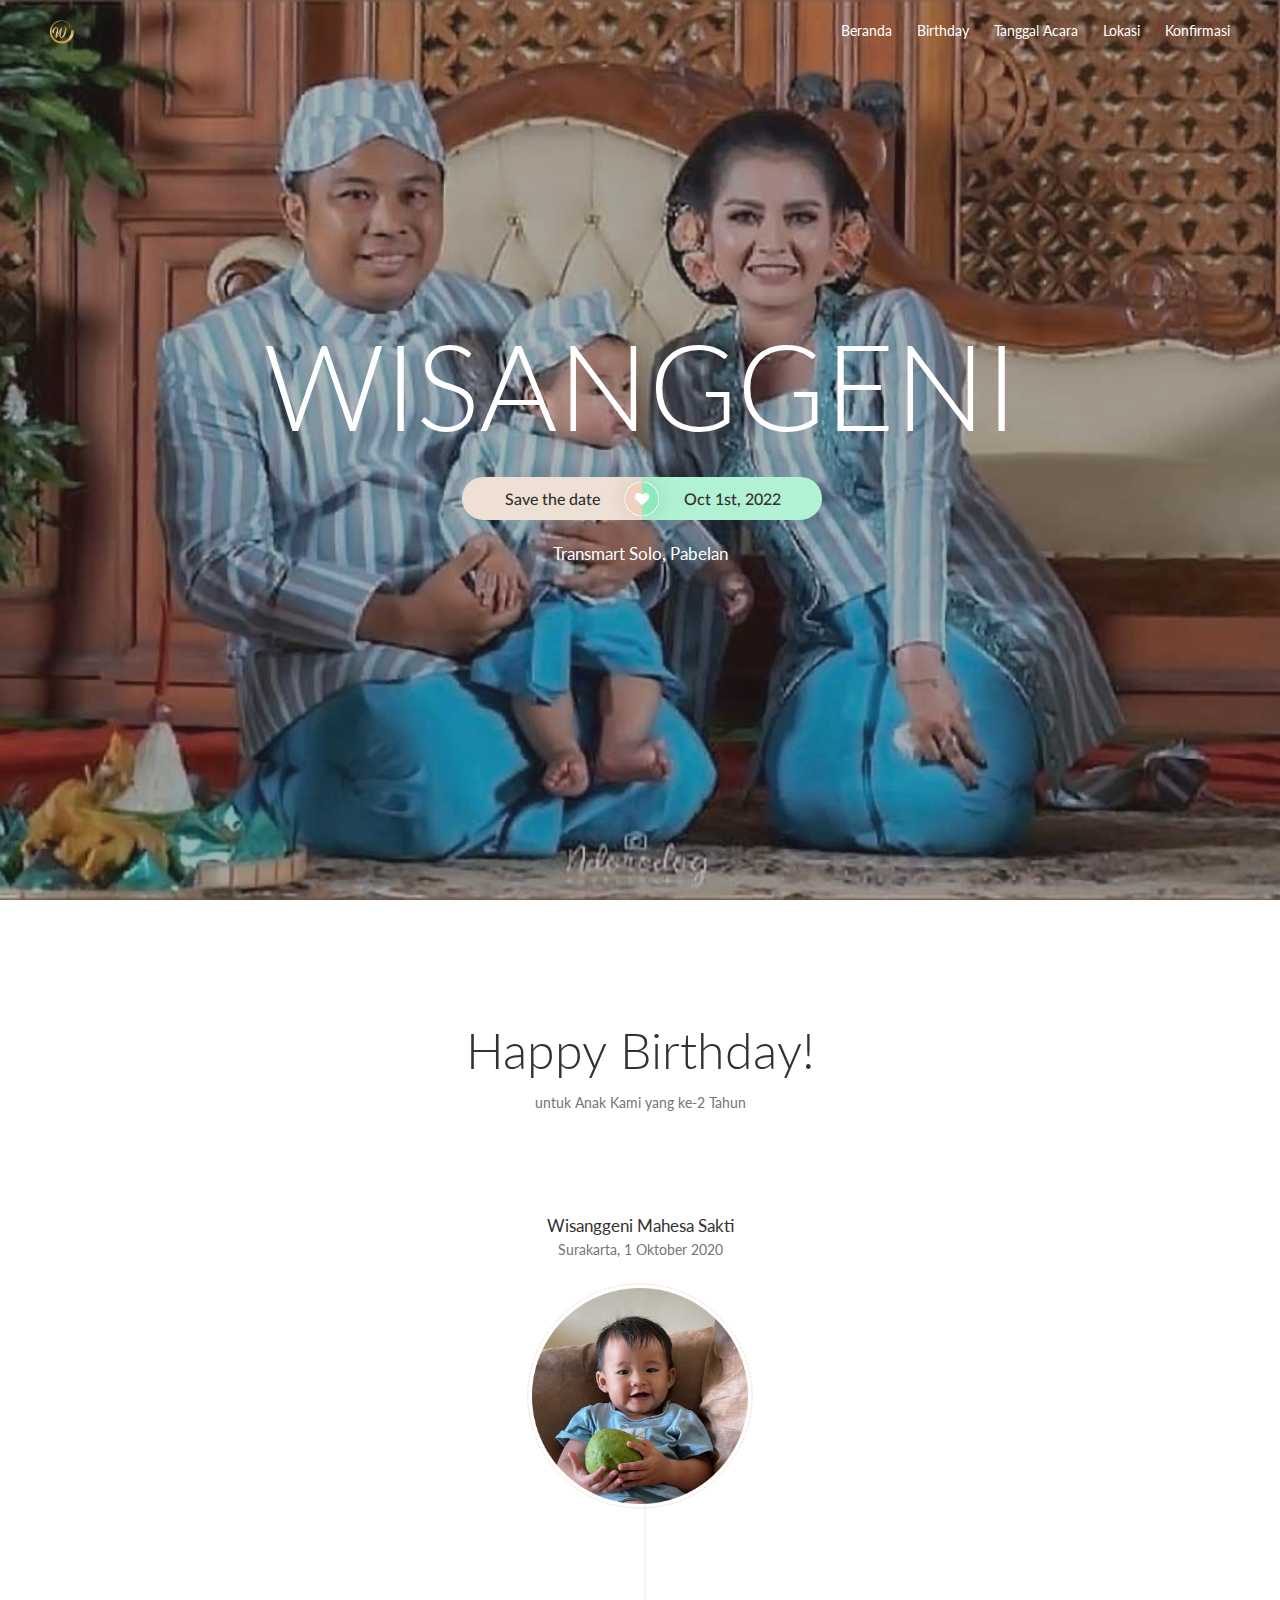
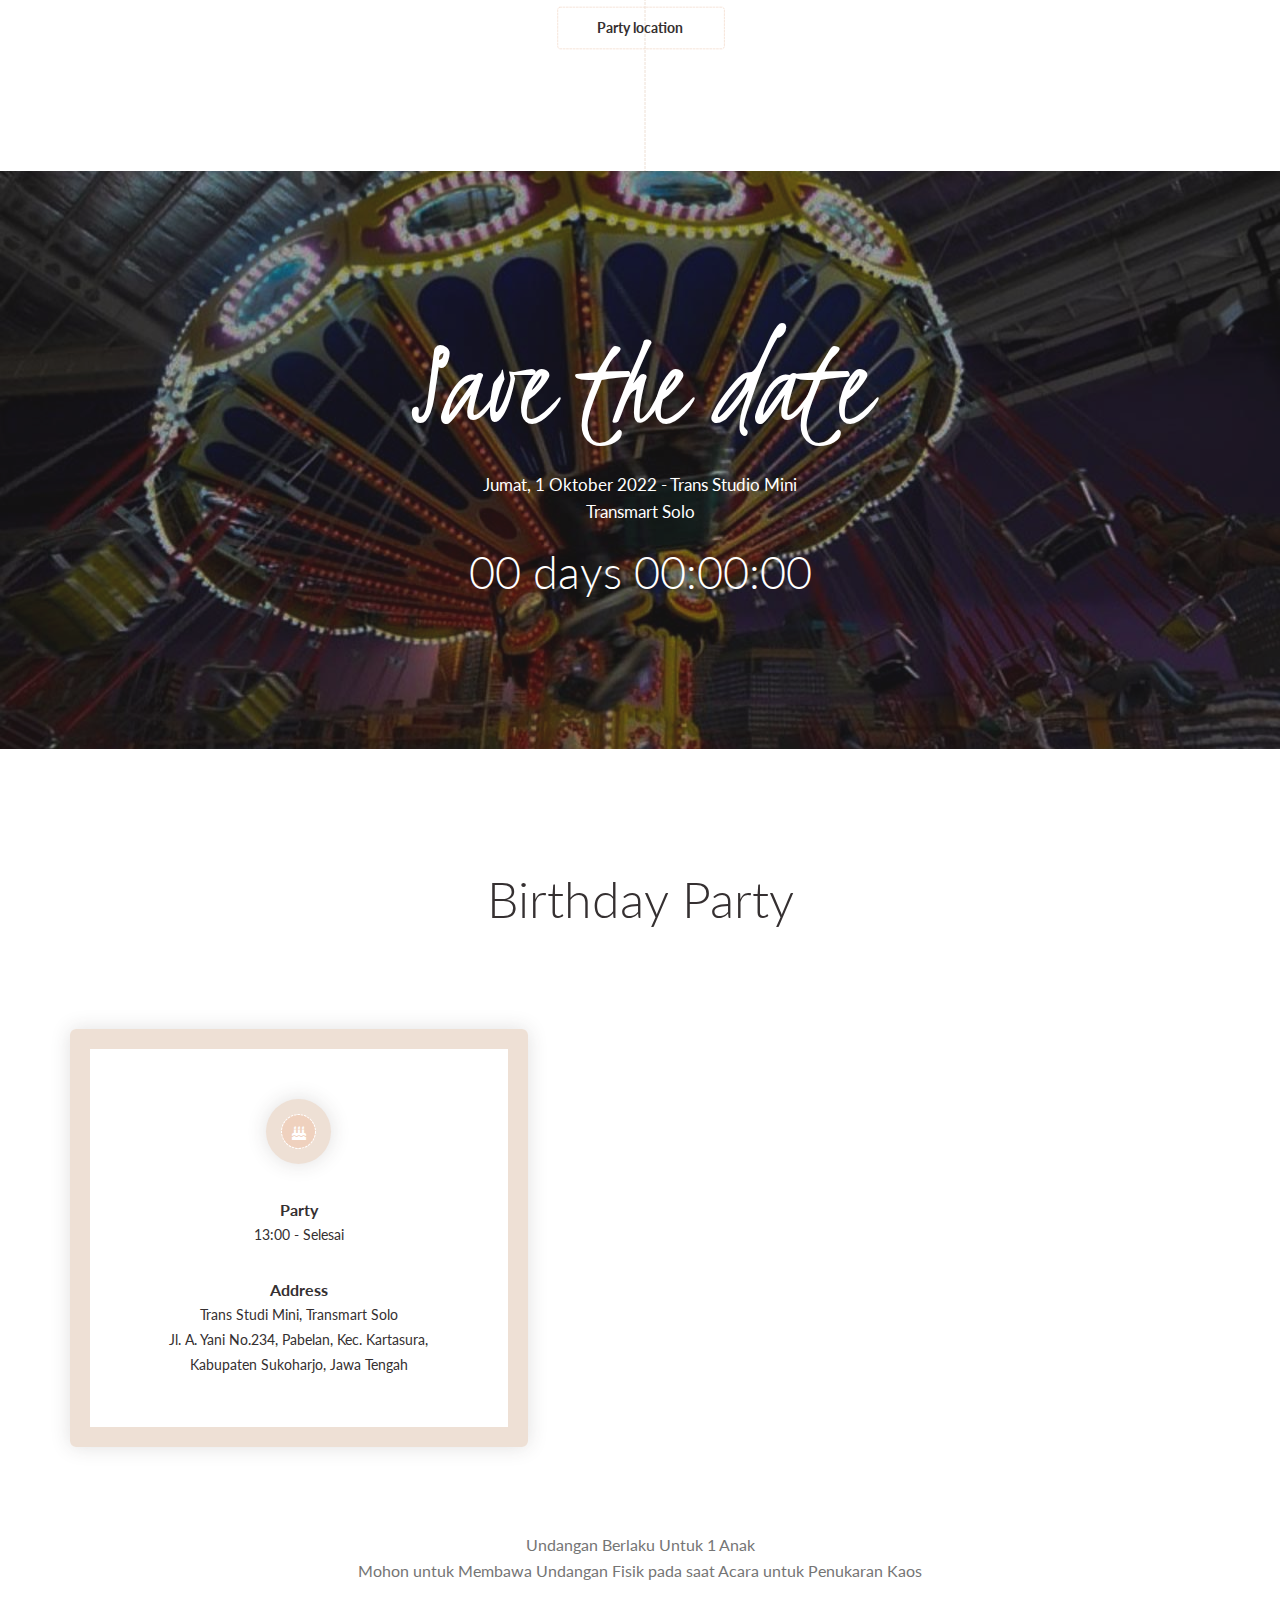
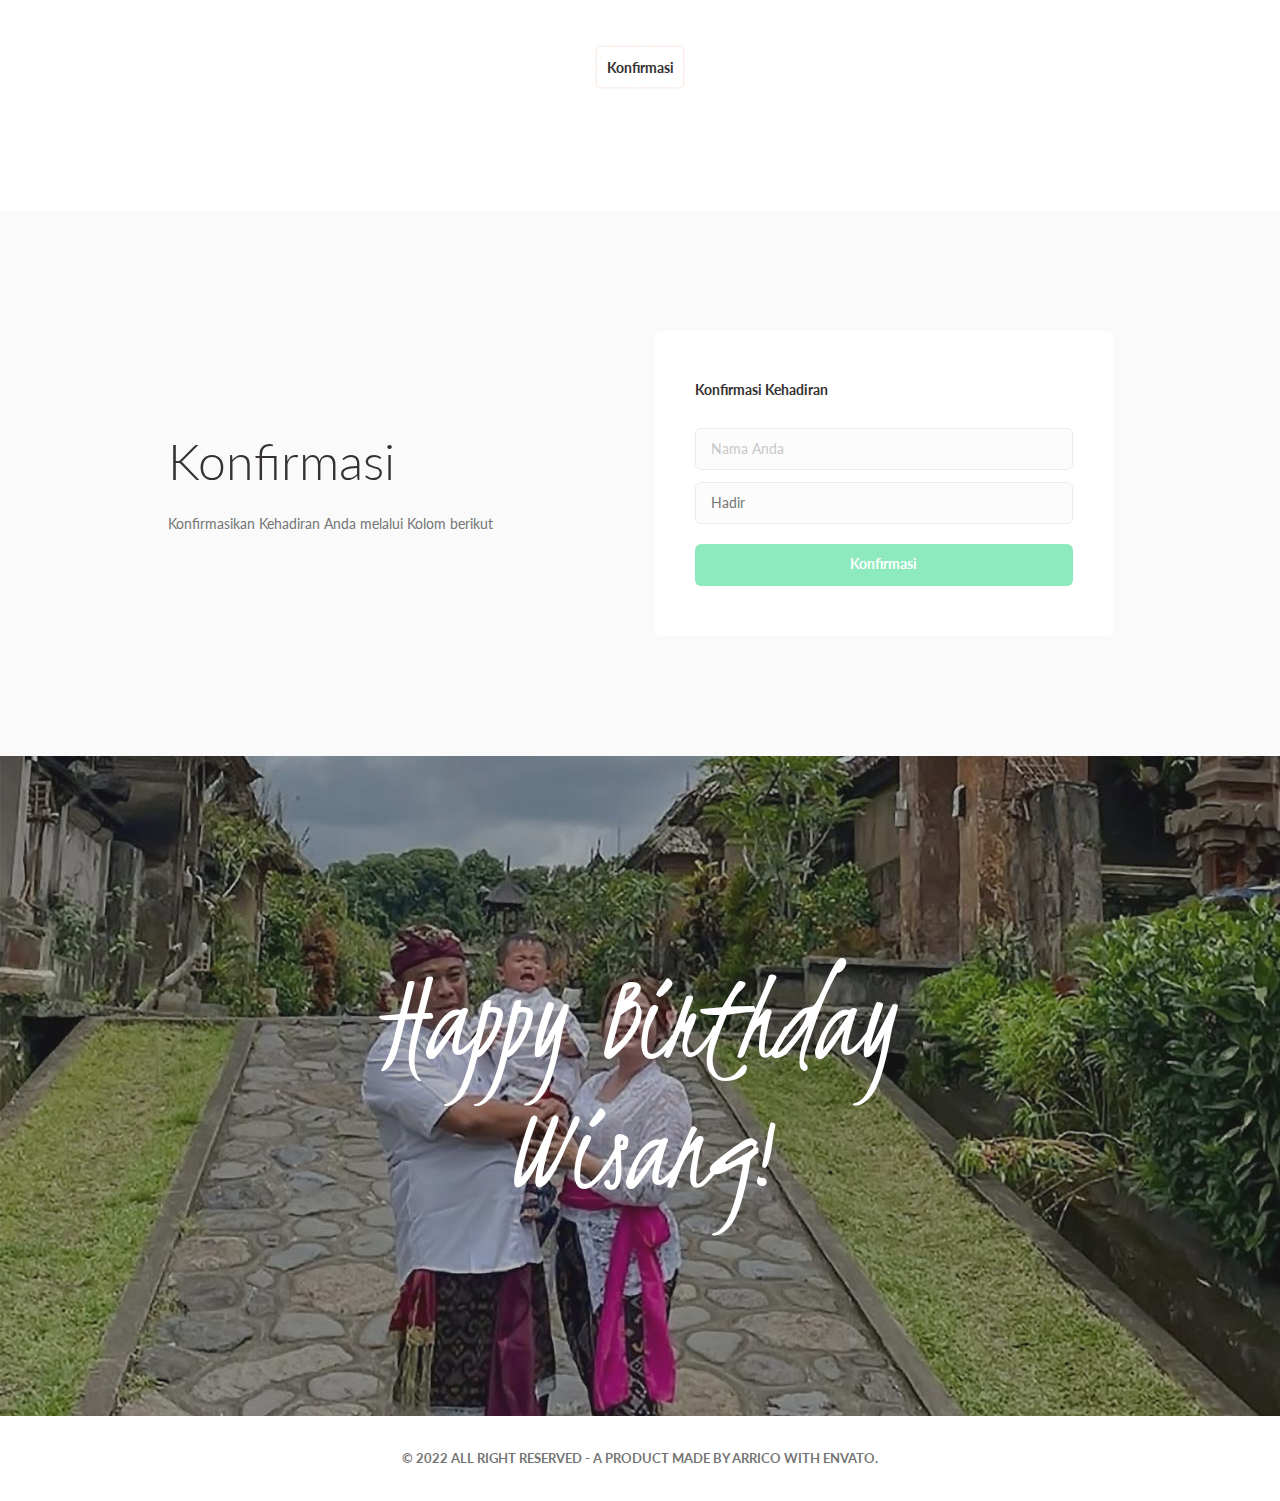
==== commit b0e69c4d: "ha" ====
--- a/index.html
+++ b/index.html
@@ -47,7 +47,7 @@
                            <div class="lines"></div>
                         </a>
                      </div>
-                     <ul class="pt-20">
+                     <ul>
                         <li><a class="scroll" href="#beranda">Beranda</a></li>
                         <li><a class="scroll" href="#story">Birthday</a></li>
                         <li><a class="scroll" href="#date">Tanggal Acara</a></li>
@@ -287,5 +287,4 @@
       <!-- Google analytics -->
       <!-- End google analytics -->
    </body>
-</html>
-
+</html>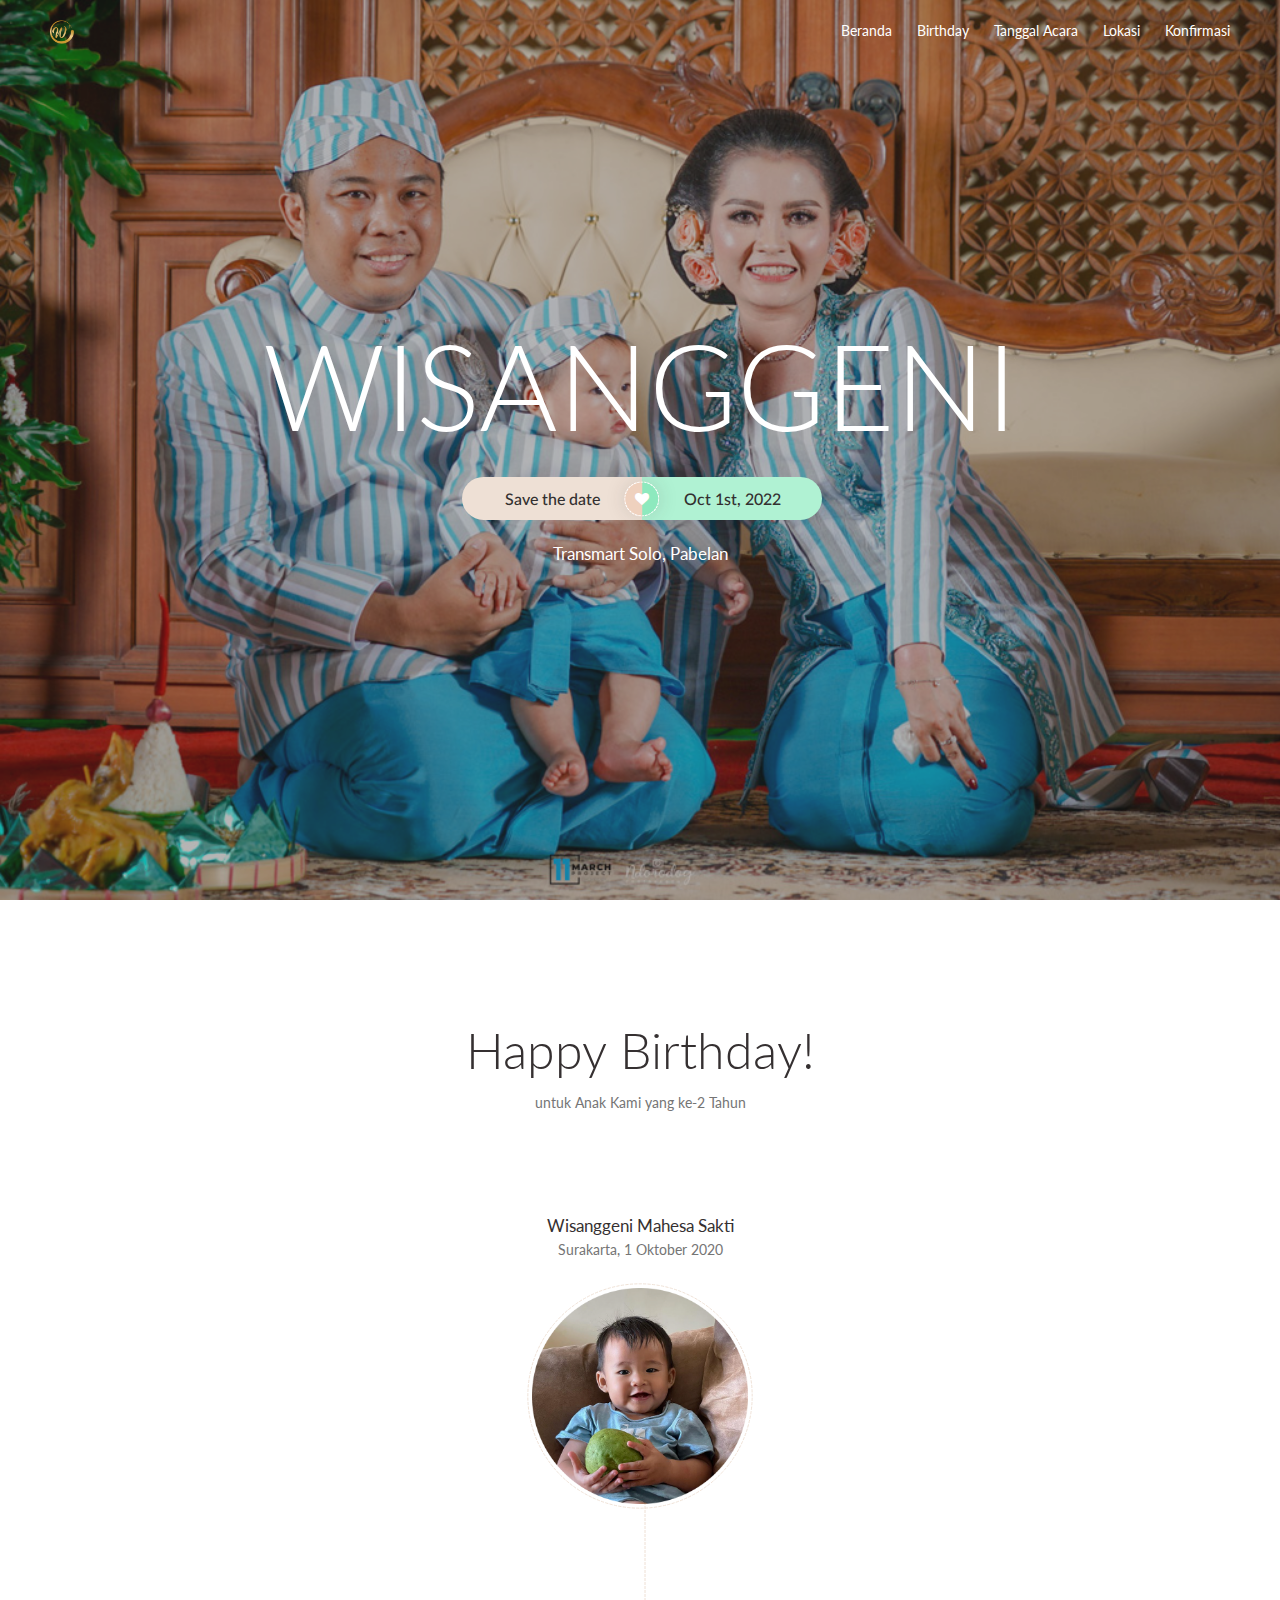
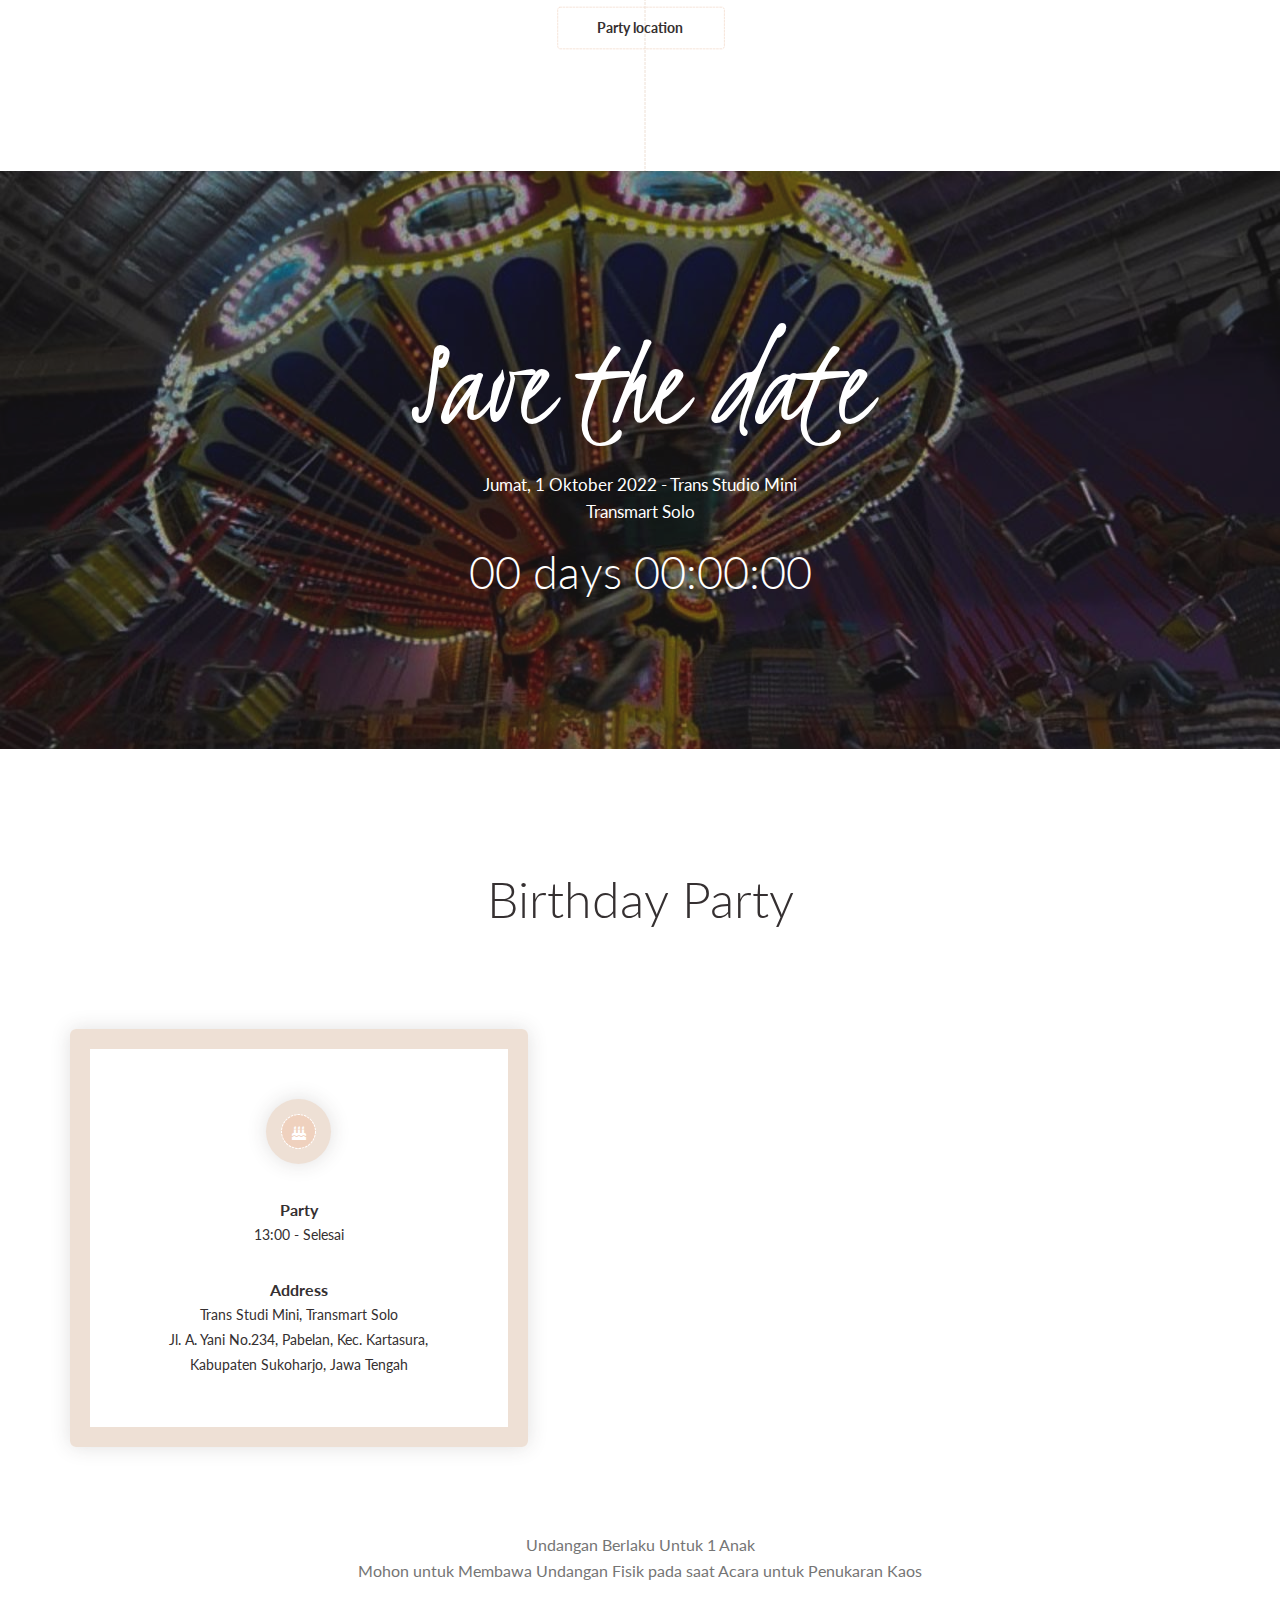
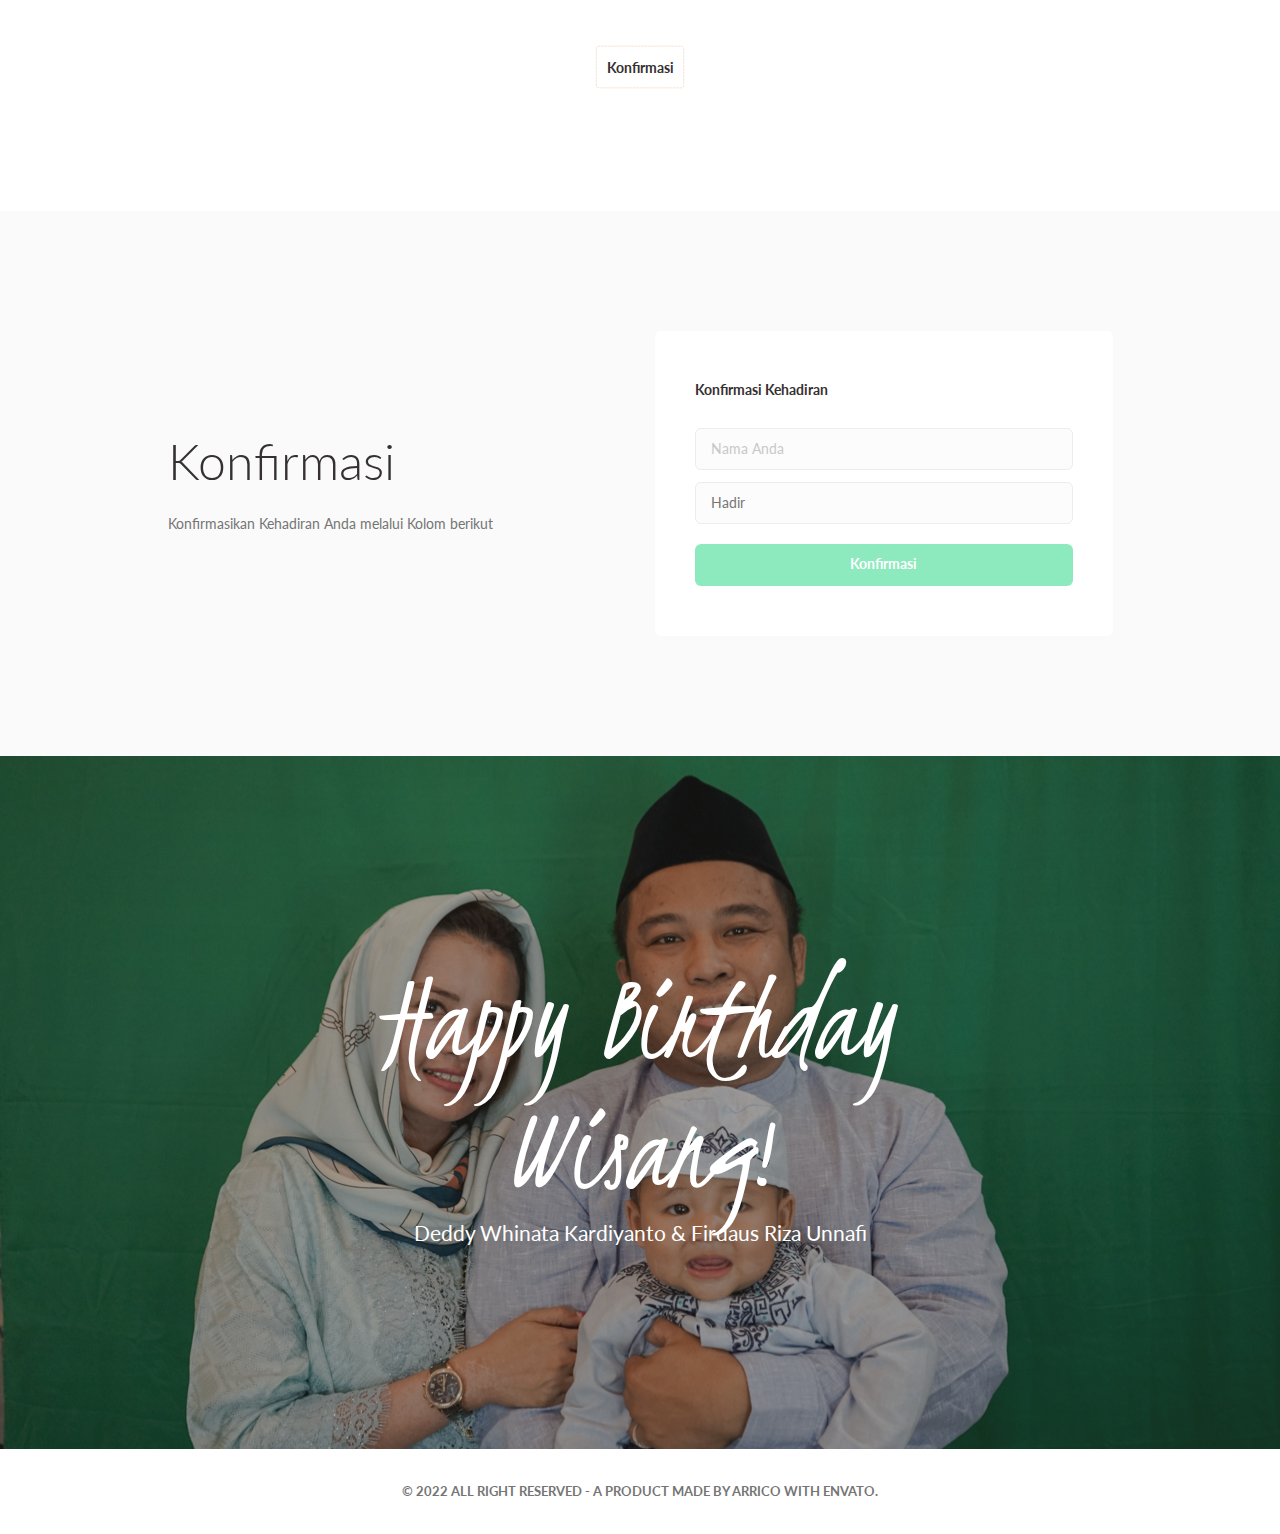
==== commit 9c894131: "Adding Greetings" ====
--- a/index.html
+++ b/index.html
@@ -4,6 +4,7 @@
       <!-- Metas -->
       <meta charset="utf-8">
       <title>Wisanggeni - Birthday Invitation</title>
+      <link rel="icon" type="image/x-icon" href="img/logo/logo.png">
       <meta name="description" content="">
       <meta name="viewport" content="width=device-width, initial-scale=1">
       <!-- Css -->
@@ -13,6 +14,7 @@
       <link href="css/venobox.css" rel="stylesheet" type="text/css"  media="all" />
       <link href="css/fonts.css" rel="stylesheet" type="text/css"  media="all" />
       <link href="https://fonts.googleapis.com/css?family=Kristi|Lato:100,300,300i,400,700" rel="stylesheet">
+   
    </head>
    <body>
       <!-- Preloader -->
@@ -24,7 +26,7 @@
             </svg>
          </div>
          <!-- End preloader inner -->
-      </div>
+      </div>      
       <!-- End preloader-->
       <!--Wrapper-->
       <div class="wrapper">
@@ -198,7 +200,7 @@
                <div class="row">
                   <div class="col-sm-8 col-sm-offset-2 text-center">
                      <p class="lead mt-80 size-m">Undangan Berlaku Untuk 1 Anak</br>Mohon untuk Membawa Undangan Fisik pada saat Acara untuk Penukaran Kaos</p>
-                     <a href="#rsvp" class="but mt-40 scroll">
+                     <a href="#konfirmasi" class="but mt-40 scroll">
                         <span>Konfirmasi</span>
                         <svg class="but-svg" width="143" height="50" viewBox="0 0 230 120" xmlns="http://www.w3.org/2000/svg">
                            <rect class="but-rect" x="10" y="10" width="210" height="100" rx="6" ry="6"/>
@@ -223,17 +225,19 @@
                   <div class="col-md-5 col-sm-5 ">
                      <div class="block-registry">
                         <h2 class="heavy normal mb-30">Konfirmasi Kehadiran</h2>
-                        <form class="registry-form " method="post" action="#">
-                           <input placeholder="Nama Anda" value="" id="nama" name="name" type="text">
+                        <!-- <form class="whatsapp-form needs-validation" novalidate> -->
+                        <form class="registry-form">
+                           <input placeholder="Nama Anda" value="" id="nama" type="text" required>
                            <!--Input columns-->
-                           <select class="mb-20" id="konfirmasi">
+                           <select class="mb-20" id="konfirmasi" required>
                               <option value="hadir">Hadir</option>
-                              <option value="takhadir">Tidak Hadir</option>
+                              <option value="tak hadir">Tidak Hadir</option>
                            </select>
                            <!--End input columns-->
-                           <a class="send_form but submit text-center pt-20" href="javascript:void" type="submit" title="Konfirmasi">Konfirmasi</a>
+                           <a class="send_form but submit text-center pt-20" href="javascript:void" type="submit" title="konfirmasi">Konfirmasi</a>
                         </form>
                      </div>
+                        <!-- <a class="but submit text-center pt-20" href="https://wa.me/6285156637671" title="konfirmasi">Konfirmasi</a> -->
                   </div>
                </div>
             </div>
@@ -252,6 +256,7 @@
                   <div class="col-sm-12 text-center">
                      <div class="block-content front-p">
                         <h2 class="typo">Happy Birthday</br> Wisang!</h2>
+                        <span class="lead mt-40 text-white">Deddy Whinata Kardiyanto & Firdaus Riza Unnafi</span>
                      </div>
                   </div>
                </div>
--- a/css/main.css
+++ b/css/main.css
@@ -1048,7 +1048,7 @@
     margin-left: 30px;
   }
   h1.large {
-    font-size: 40px;
+    font-size: 45px;
   }
   .story-row {
     margin-top: 60px !important;
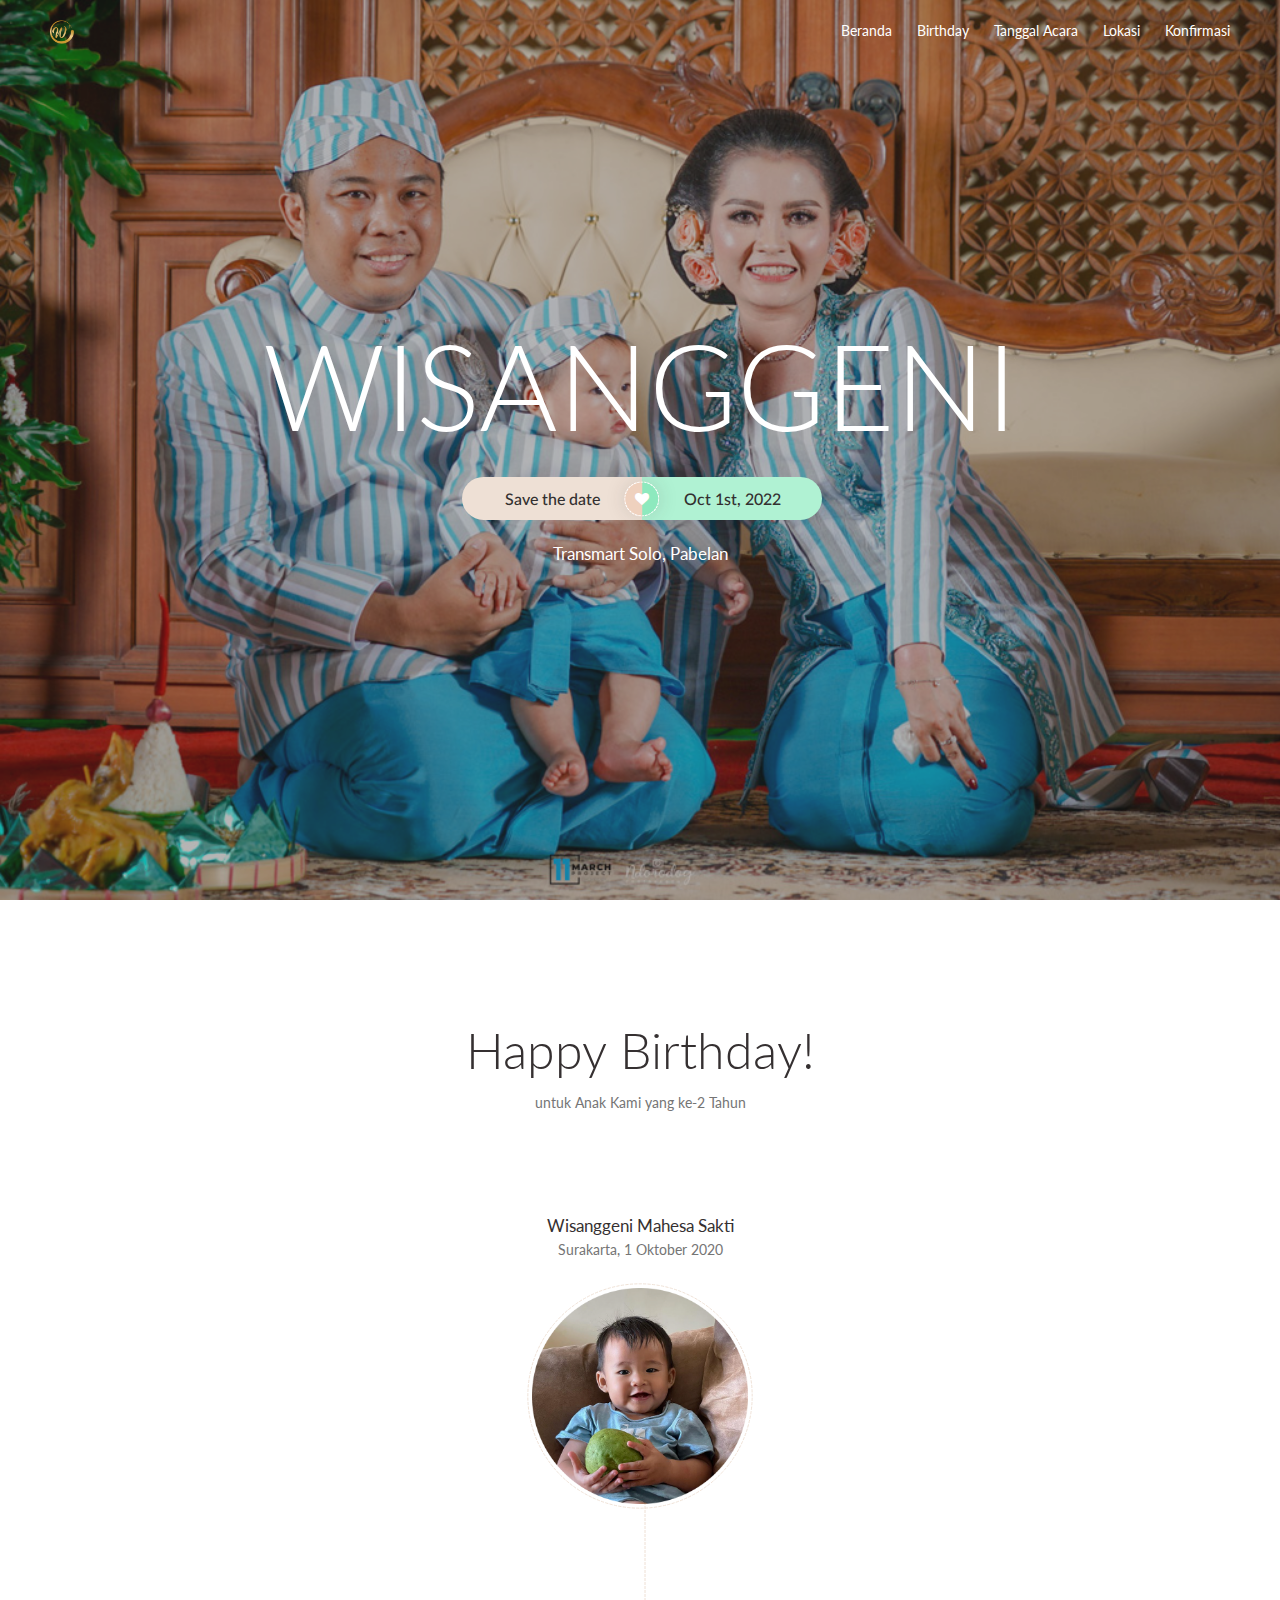
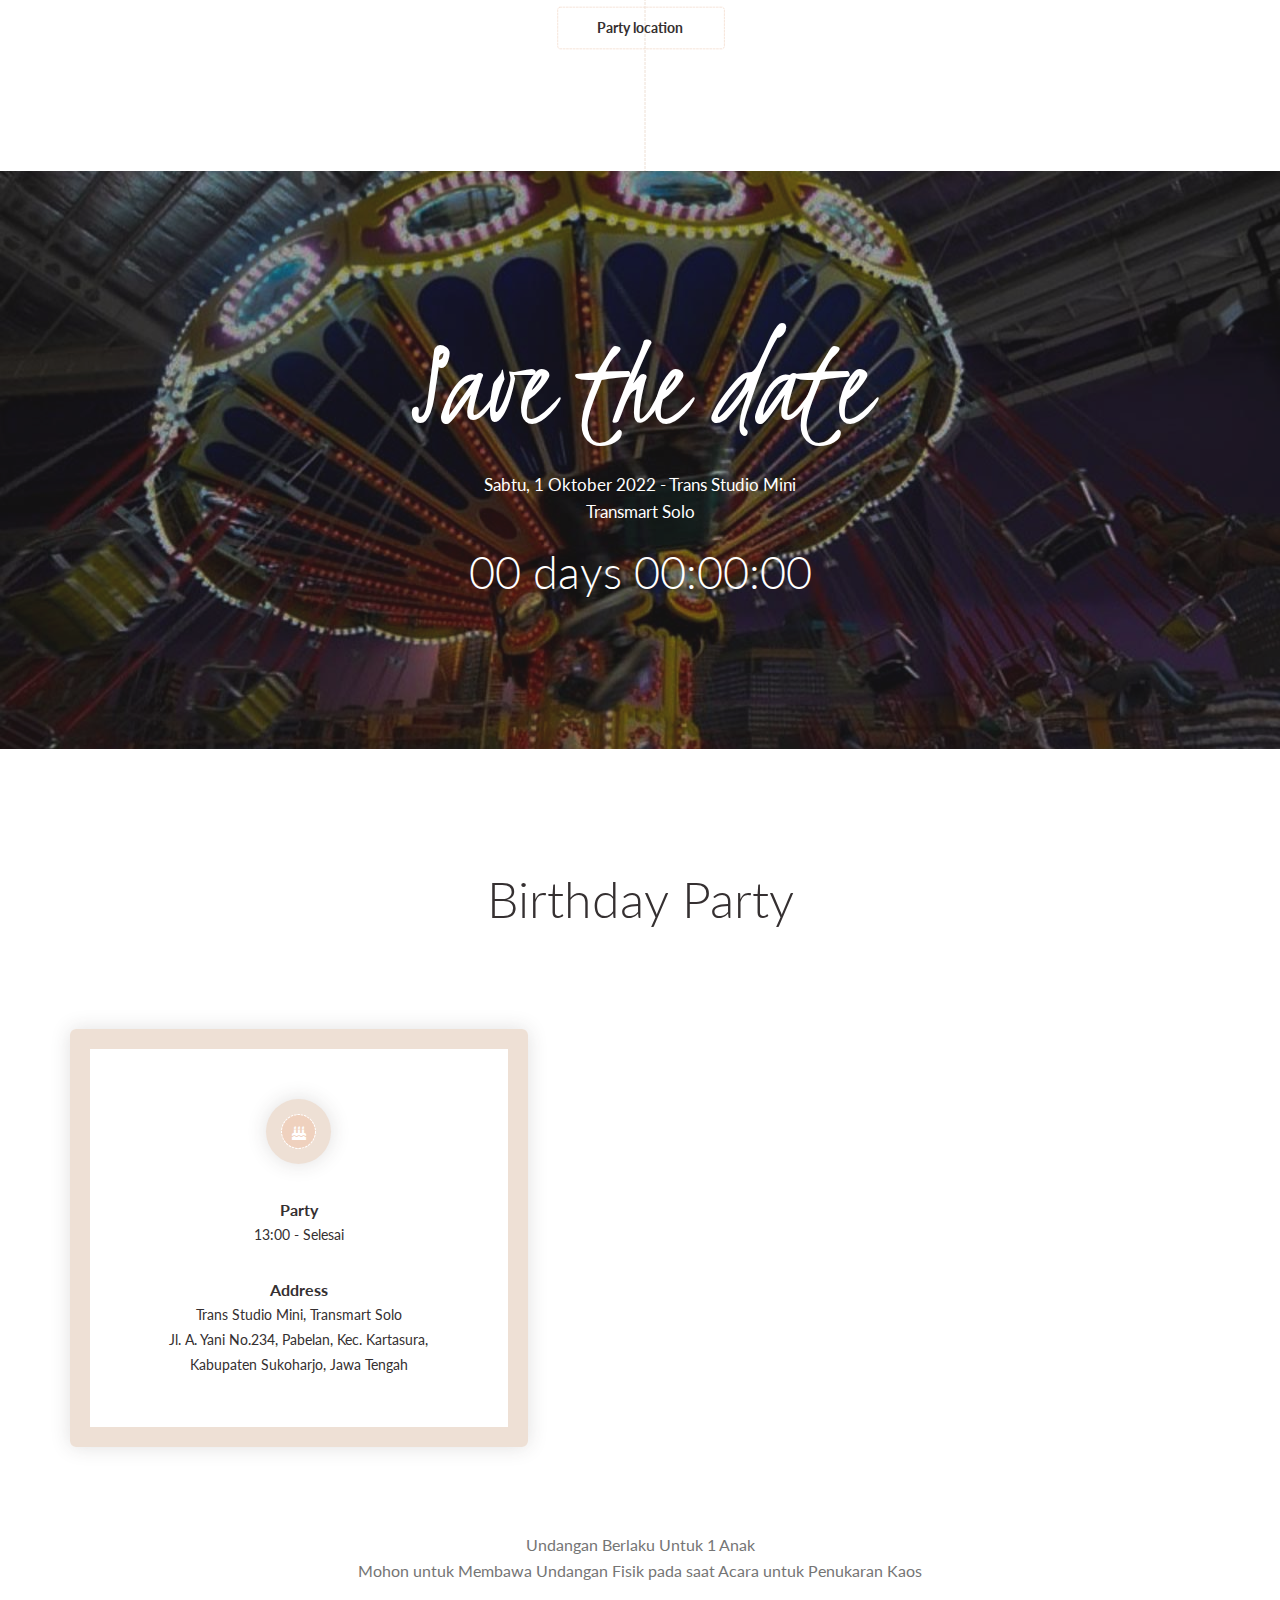
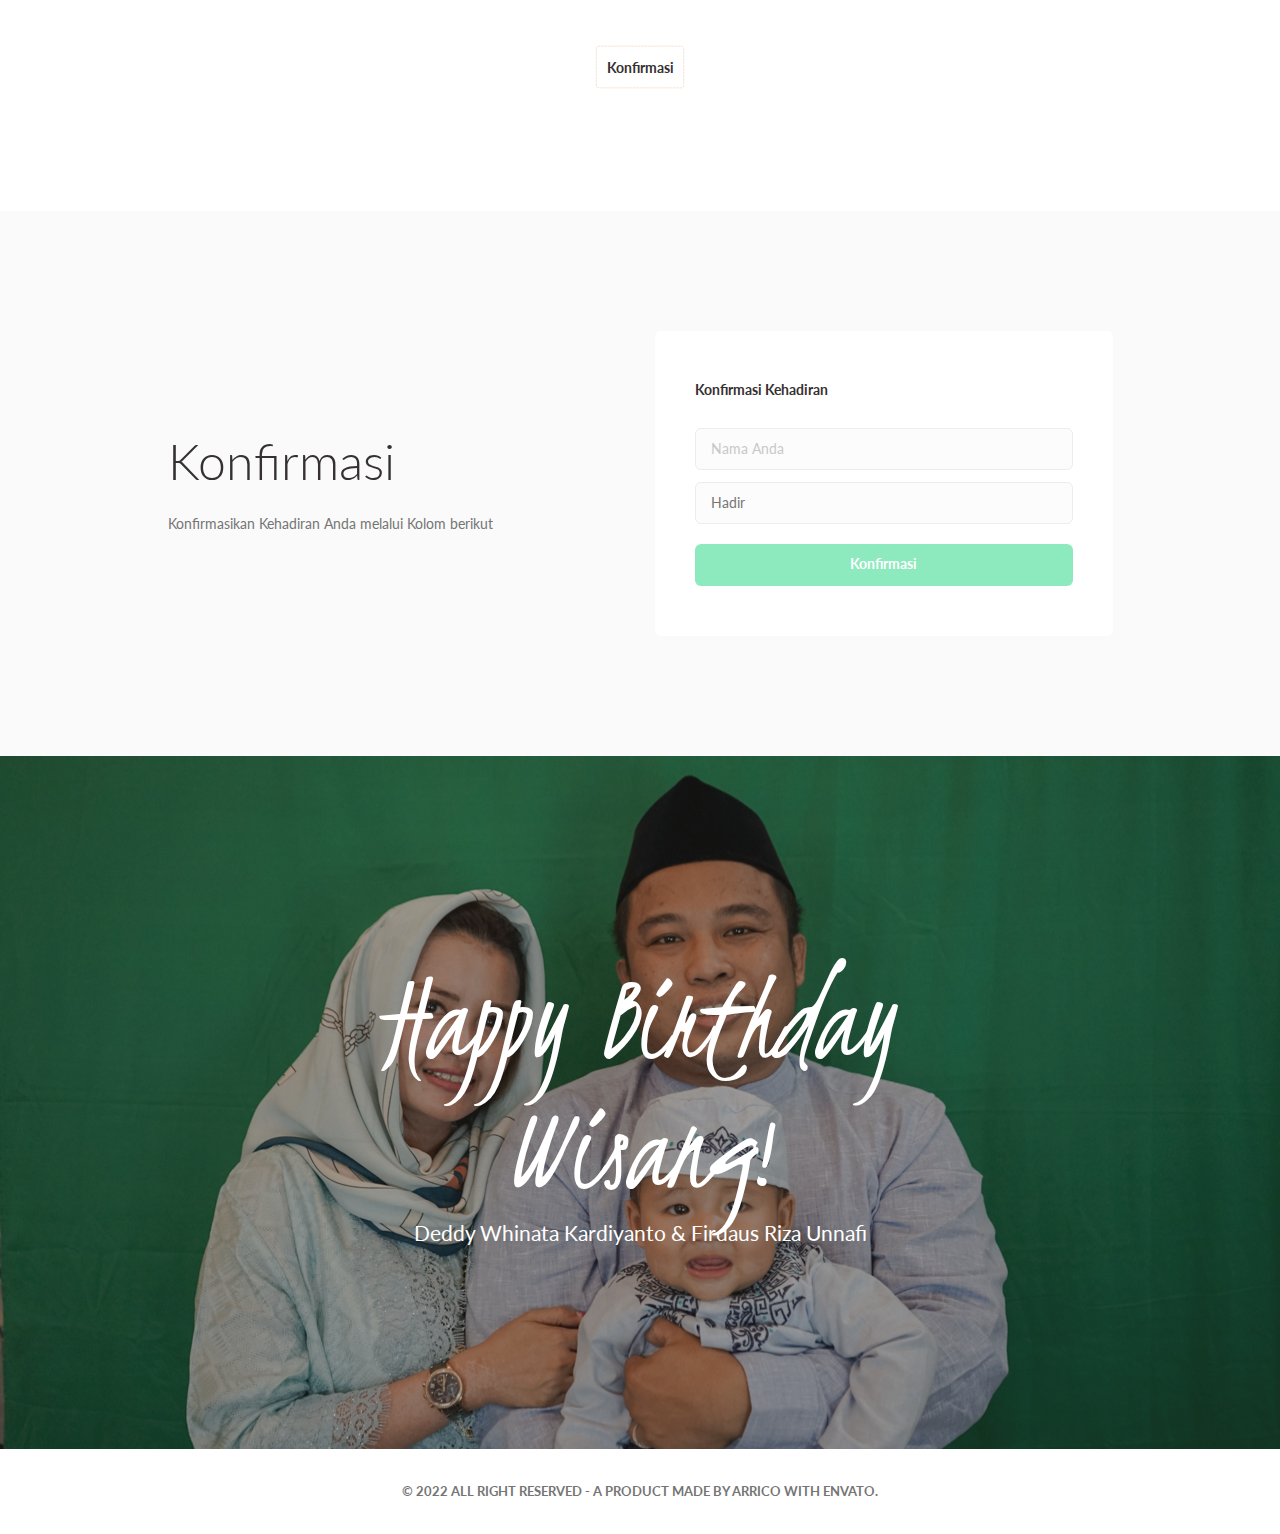
==== commit 6e2e42a0: "correcting typo" ====
--- a/index.html
+++ b/index.html
@@ -152,7 +152,7 @@
                      <div class="block-content front-p">
                         
                         <h2 class="typo">Save the date</h2>
-                        <p class="lead mt-20 text-white">Jumat, 1 Oktober 2022 - Trans Studio Mini</br>Transmart Solo</p>
+                        <p class="lead mt-20 text-white">Sabtu, 1 Oktober 2022 - Trans Studio Mini</br>Transmart Solo</p>
                         <span class="countdown text-white"></span>
                      </div>
                   </div>
@@ -186,7 +186,7 @@
                            </div>
                         </div>
                         <p class="mt-30 mb-30">Party<span>13:00 - Selesai</span></p>
-                        <p>Address<span>Trans Studi Mini, Transmart Solo</br>Jl. A. Yani No.234, Pabelan, Kec. Kartasura, </br>Kabupaten Sukoharjo, Jawa Tengah</p>
+                        <p>Address<span>Trans Studio Mini, Transmart Solo</br>Jl. A. Yani No.234, Pabelan, Kec. Kartasura, </br>Kabupaten Sukoharjo, Jawa Tengah</p>
                      </div>
                   </div>
                   <div class="col-sm-5 text-center">
